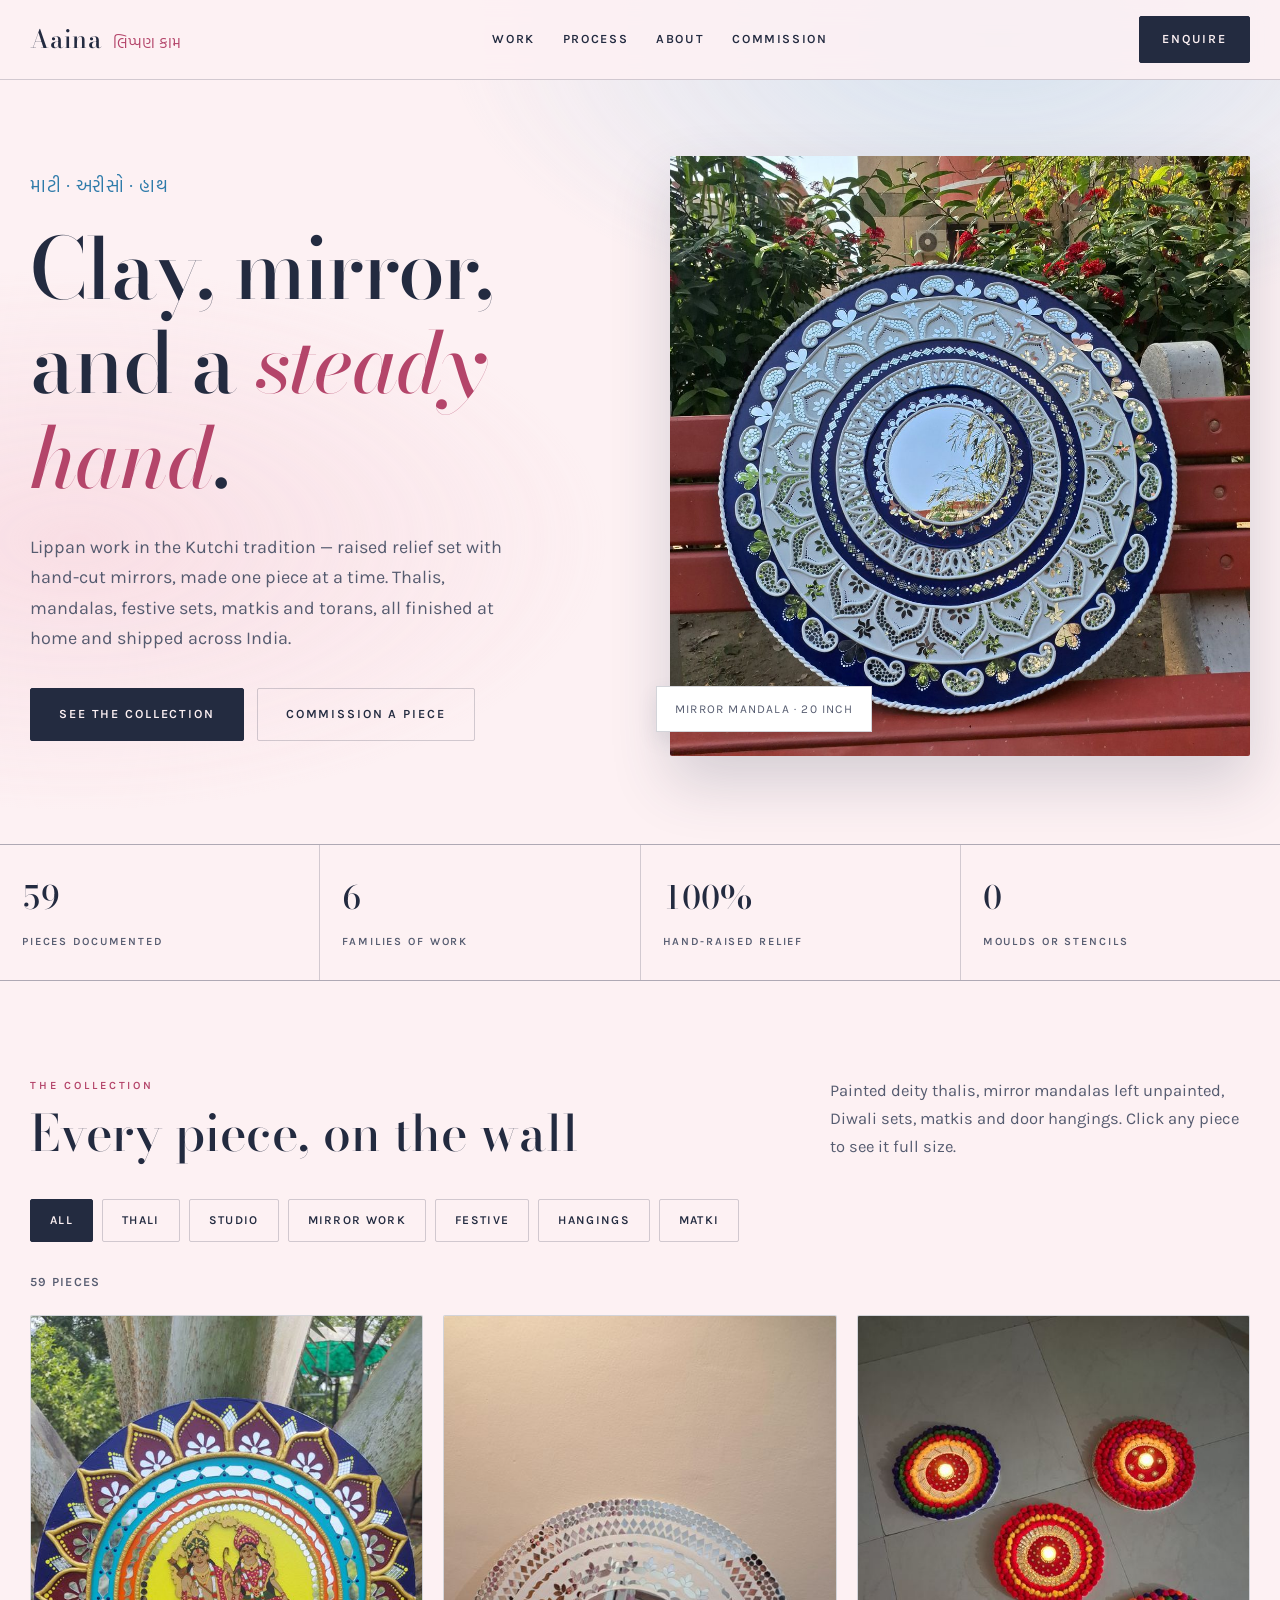
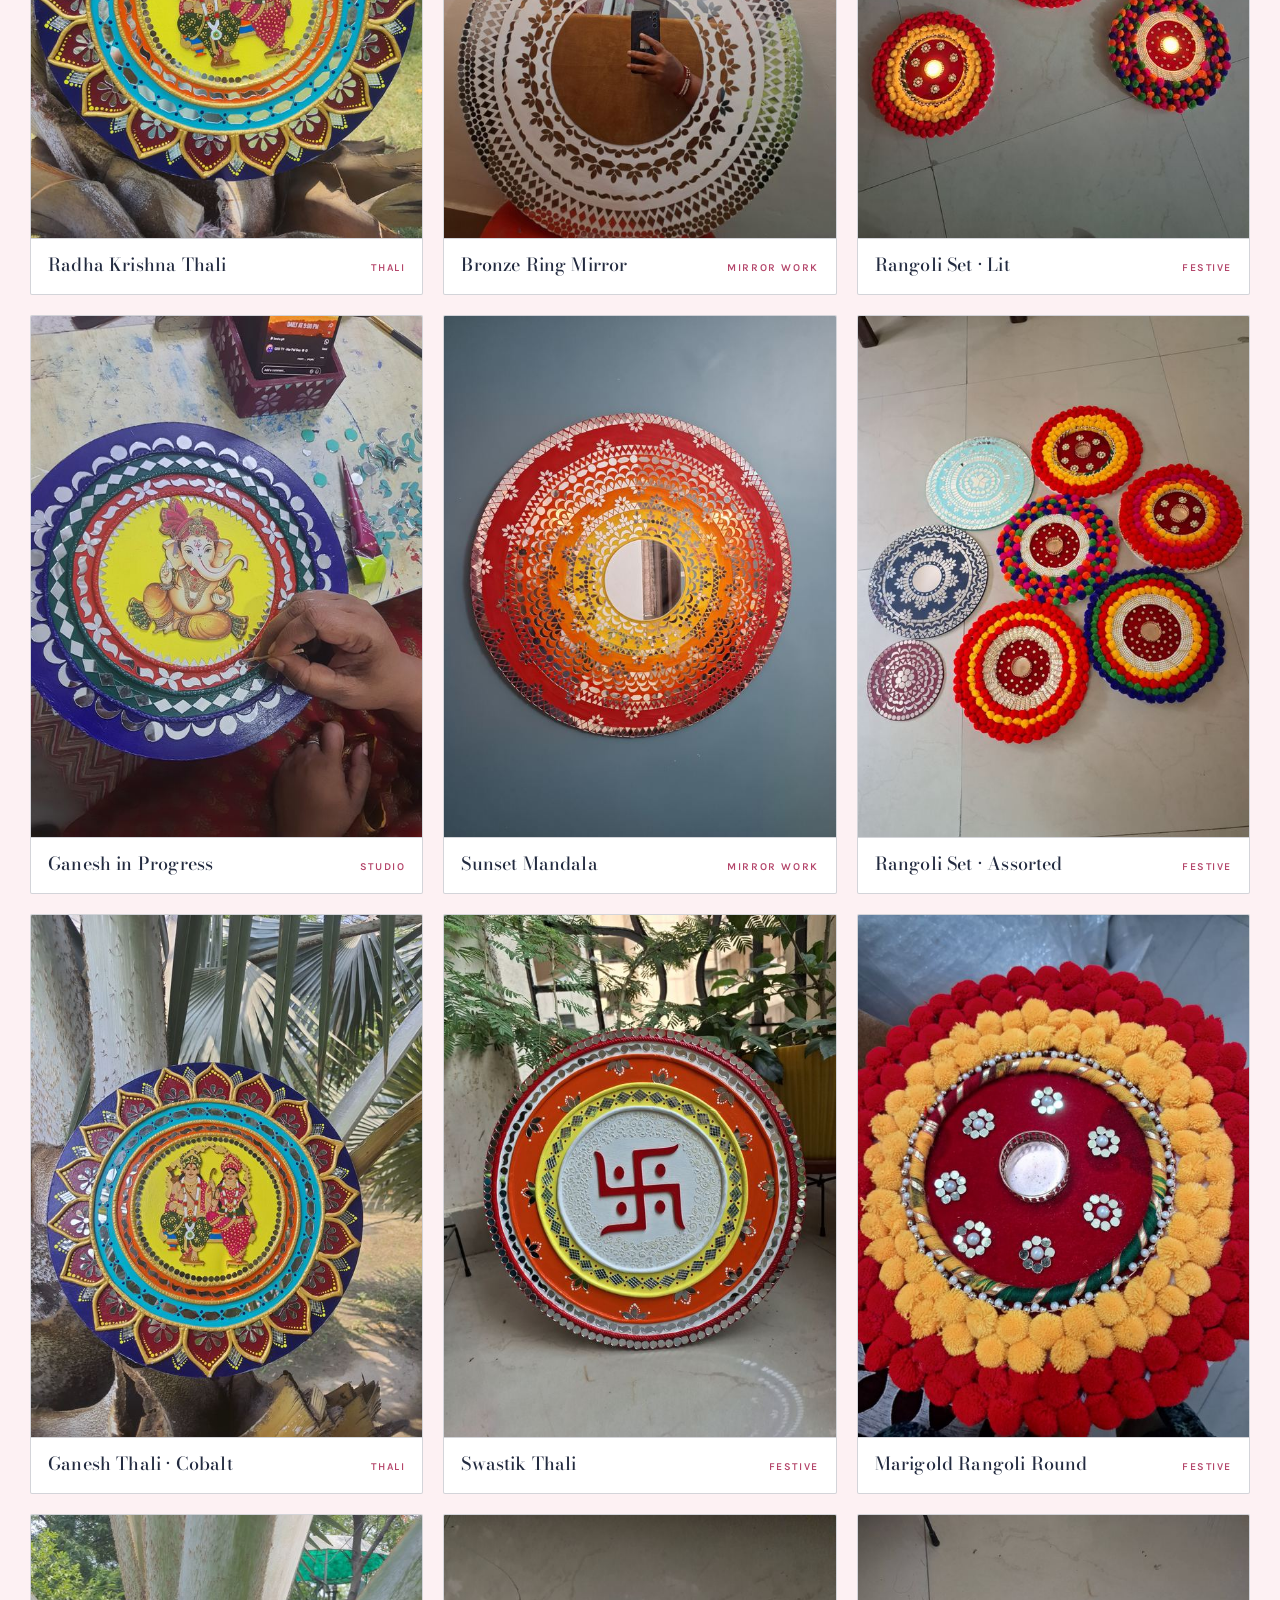
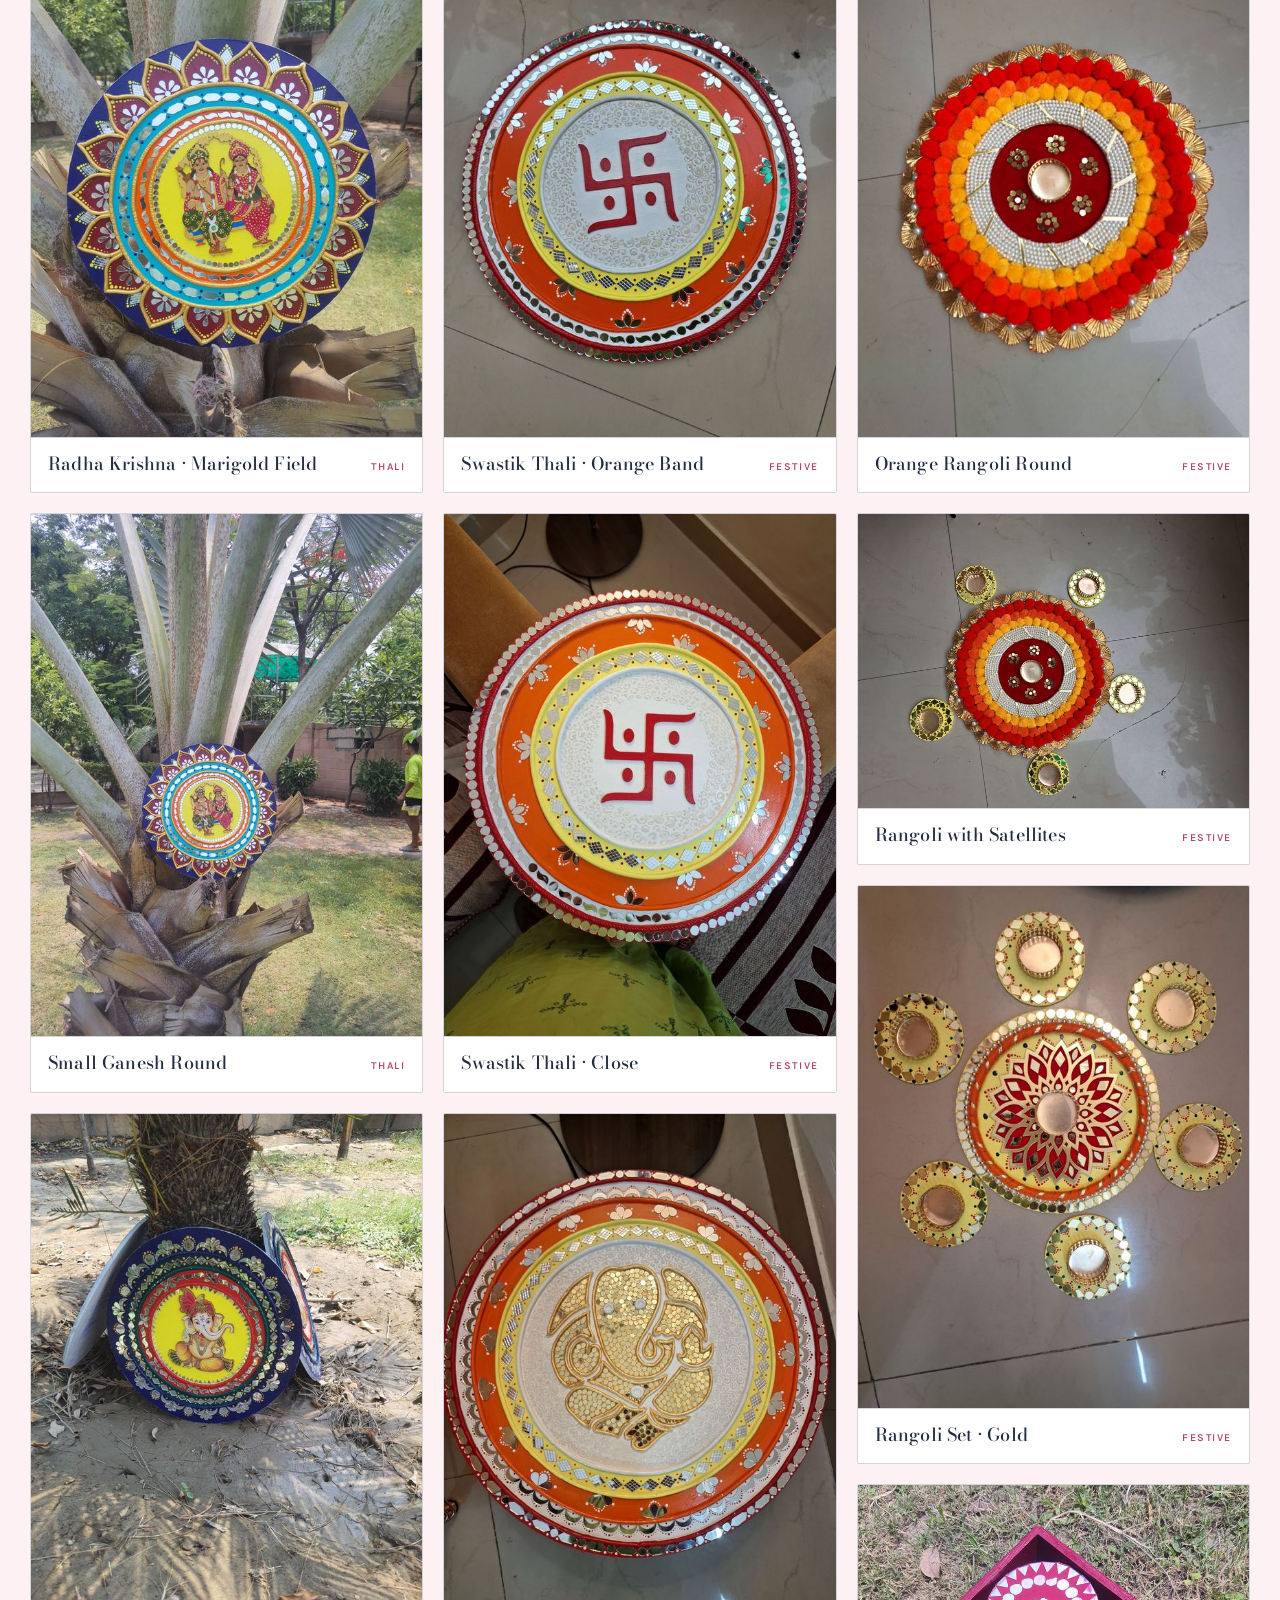
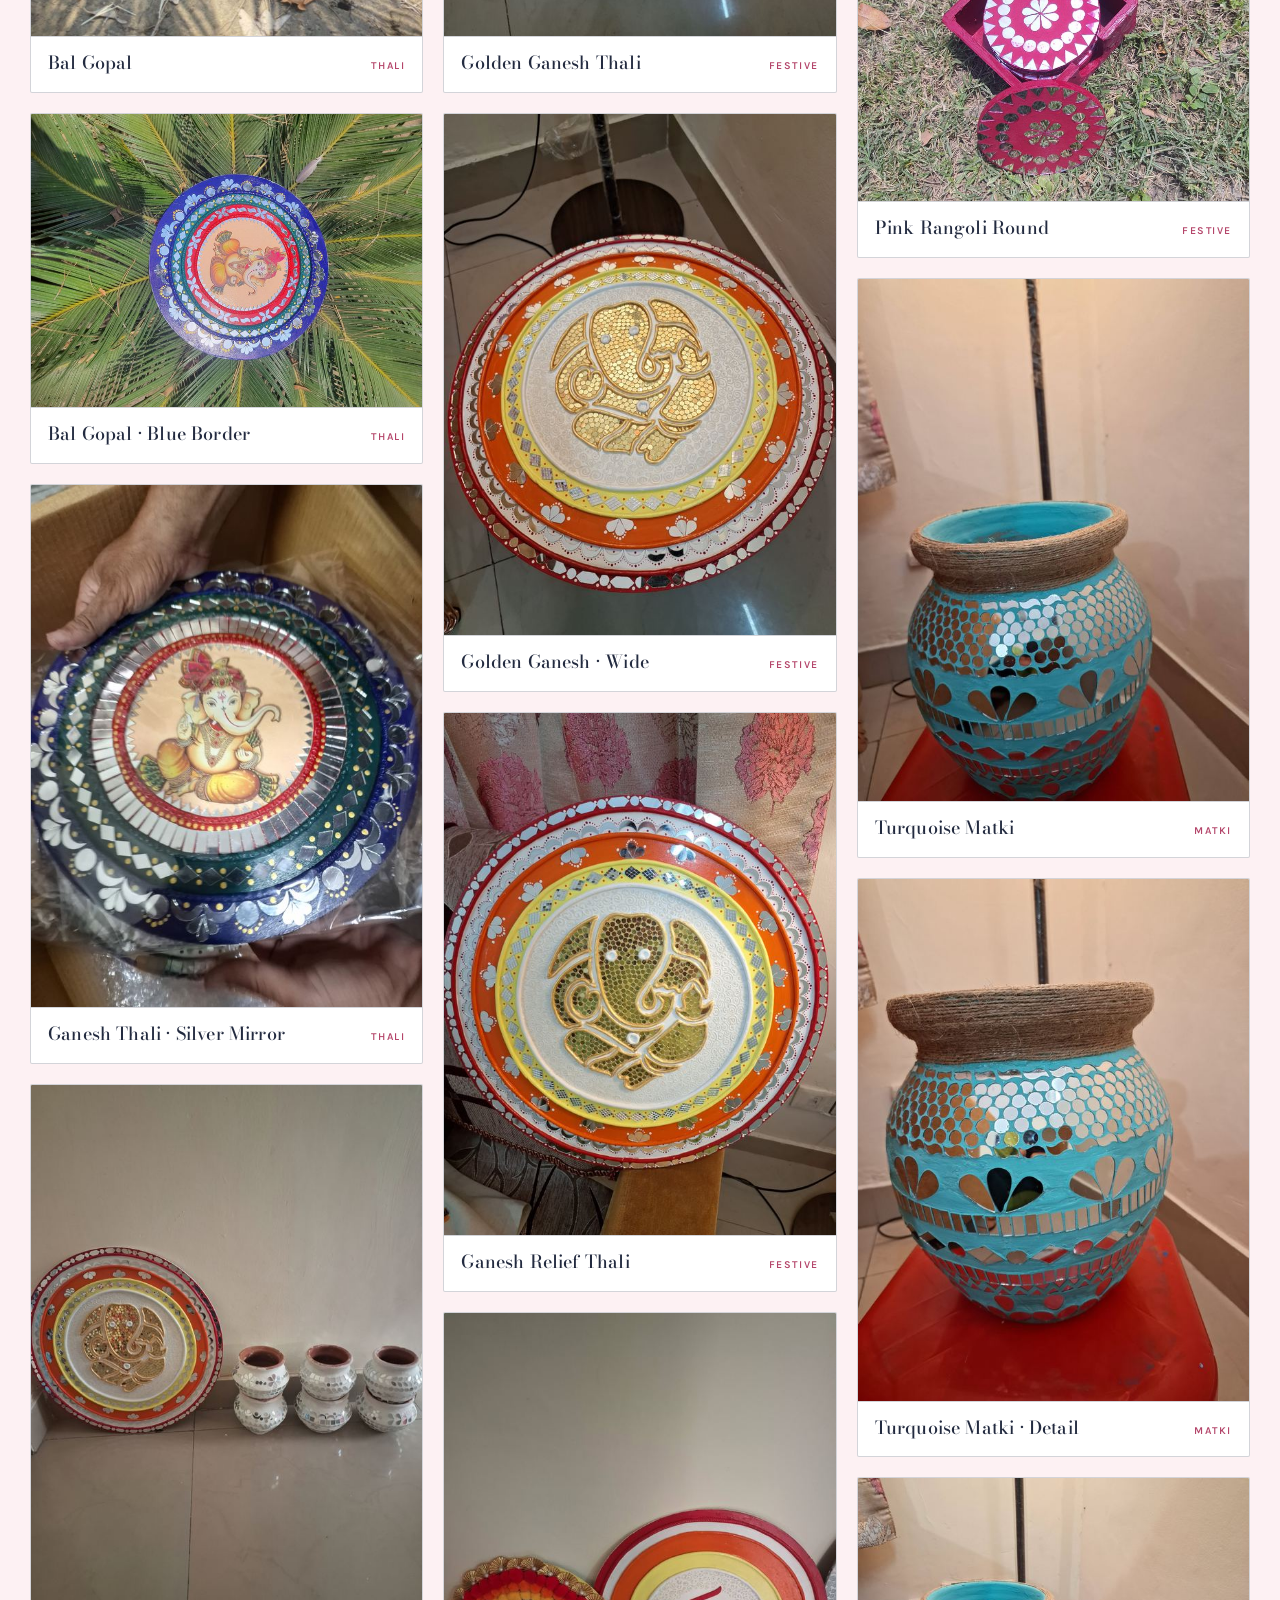
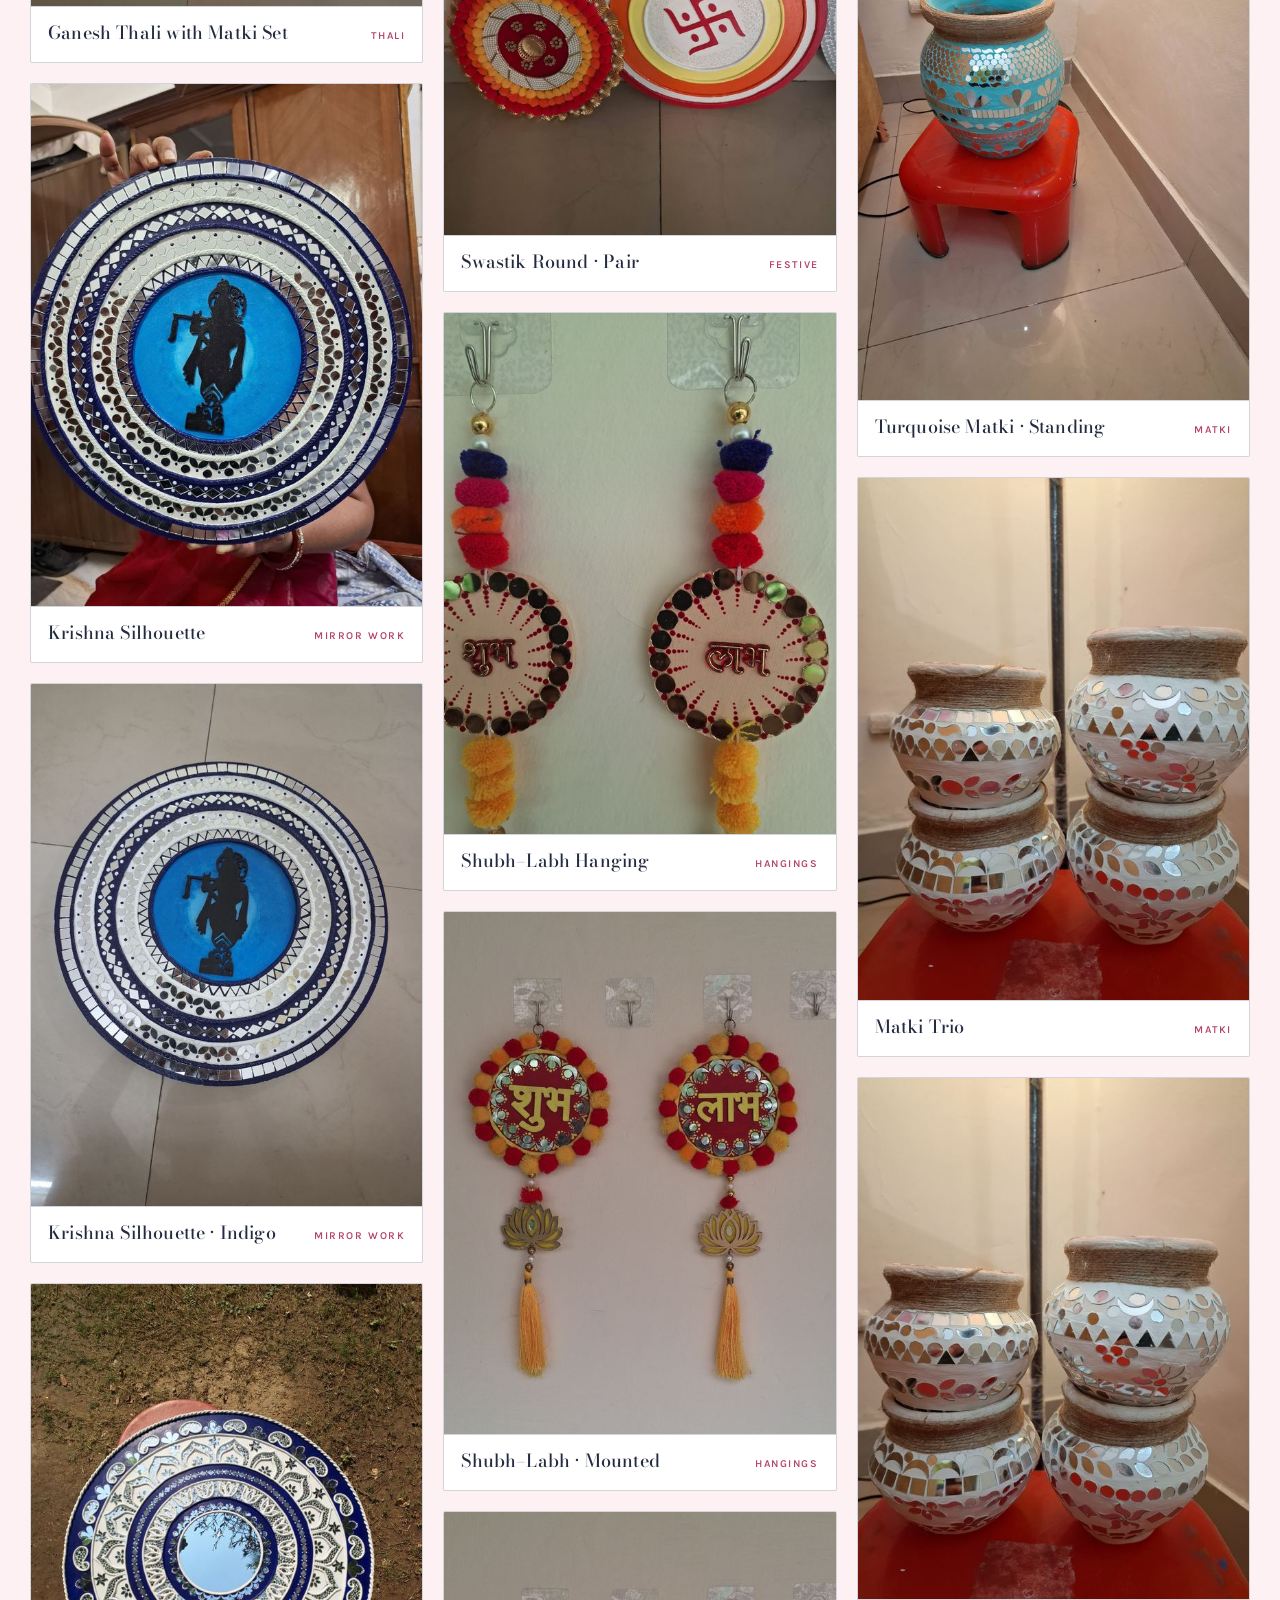
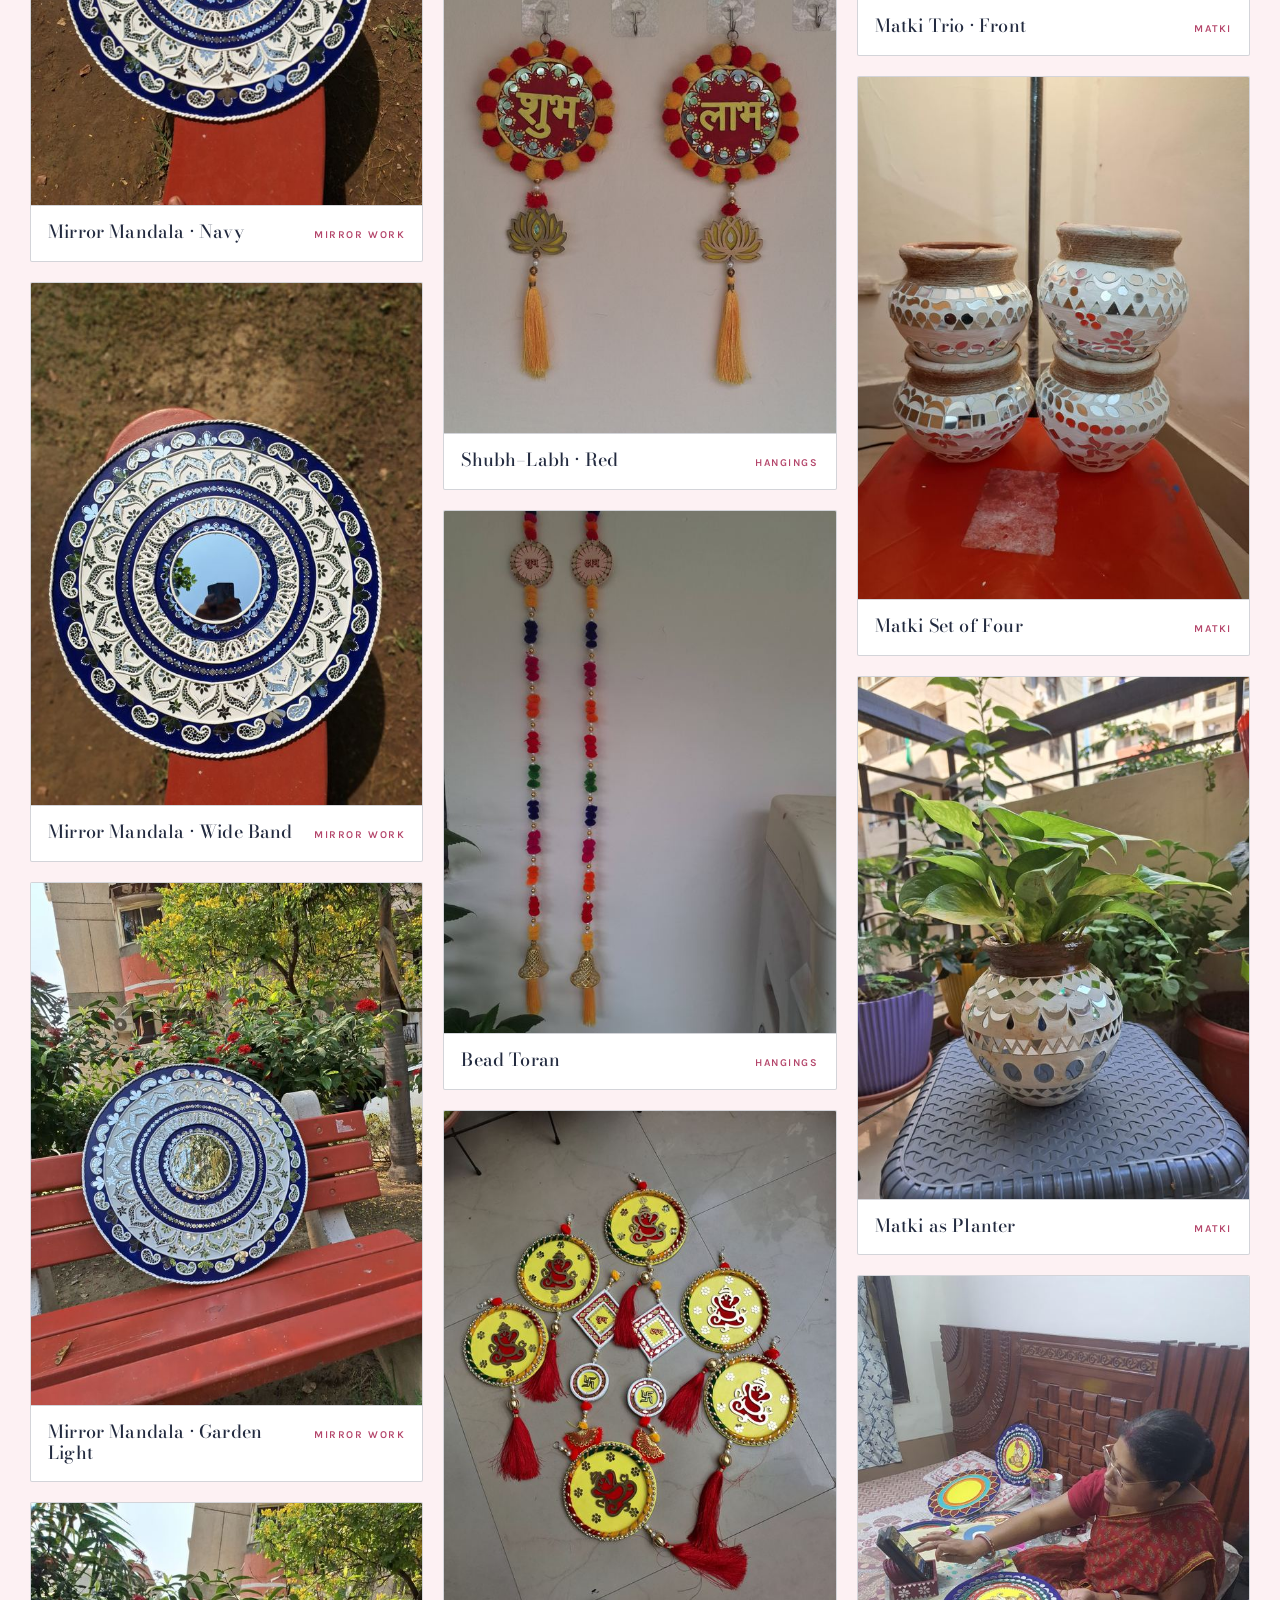
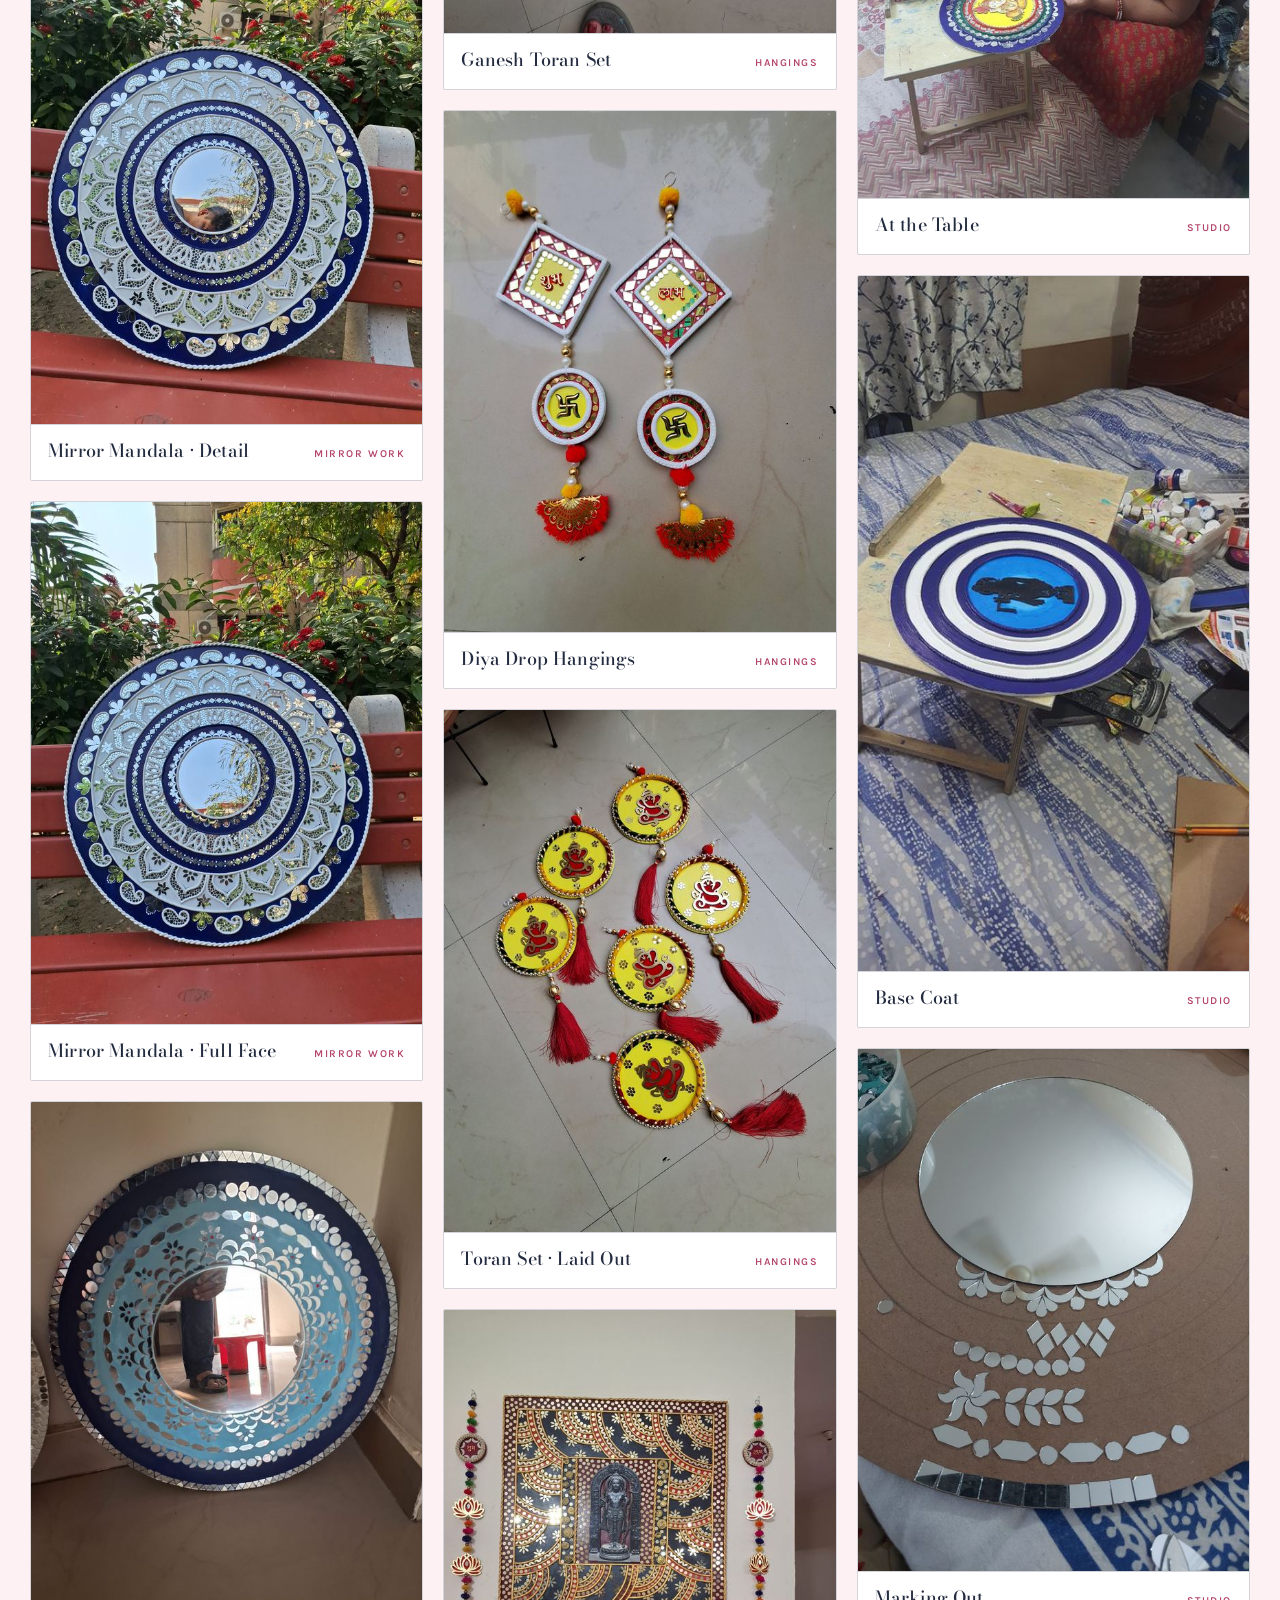
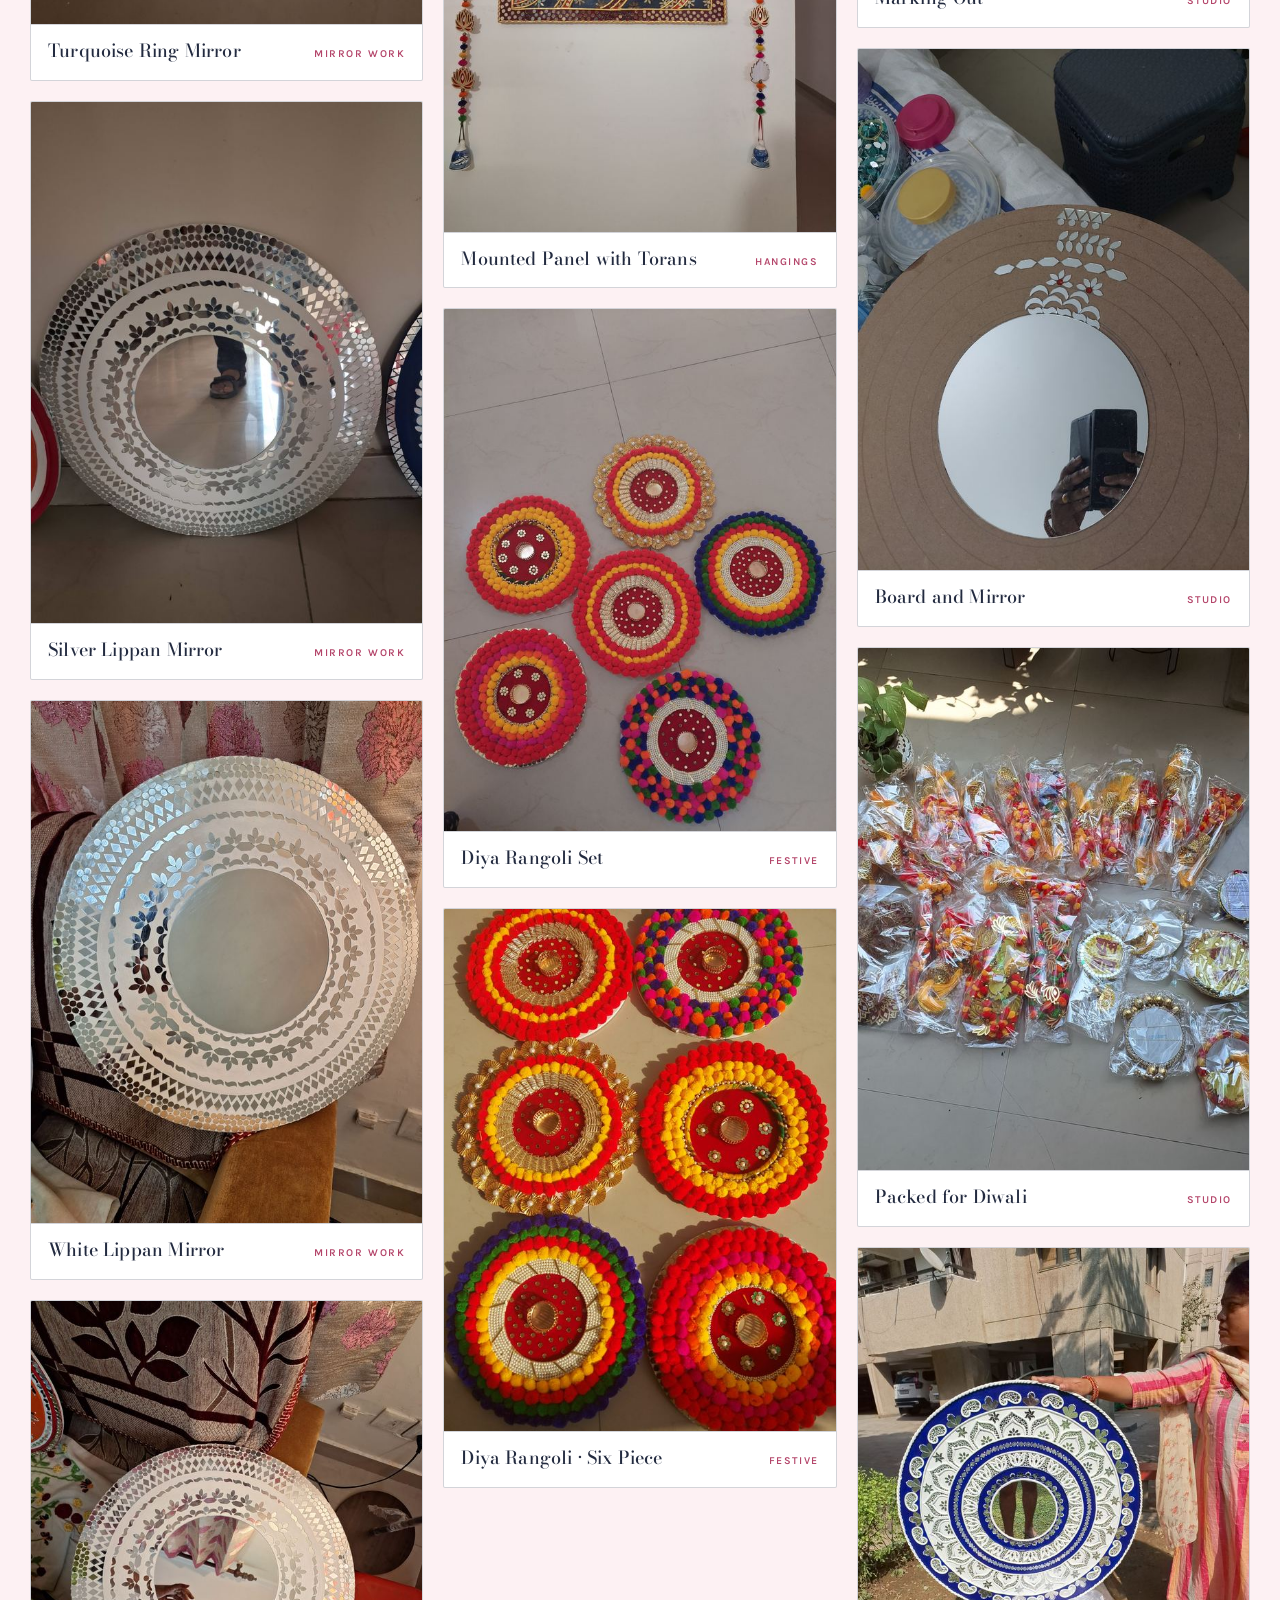
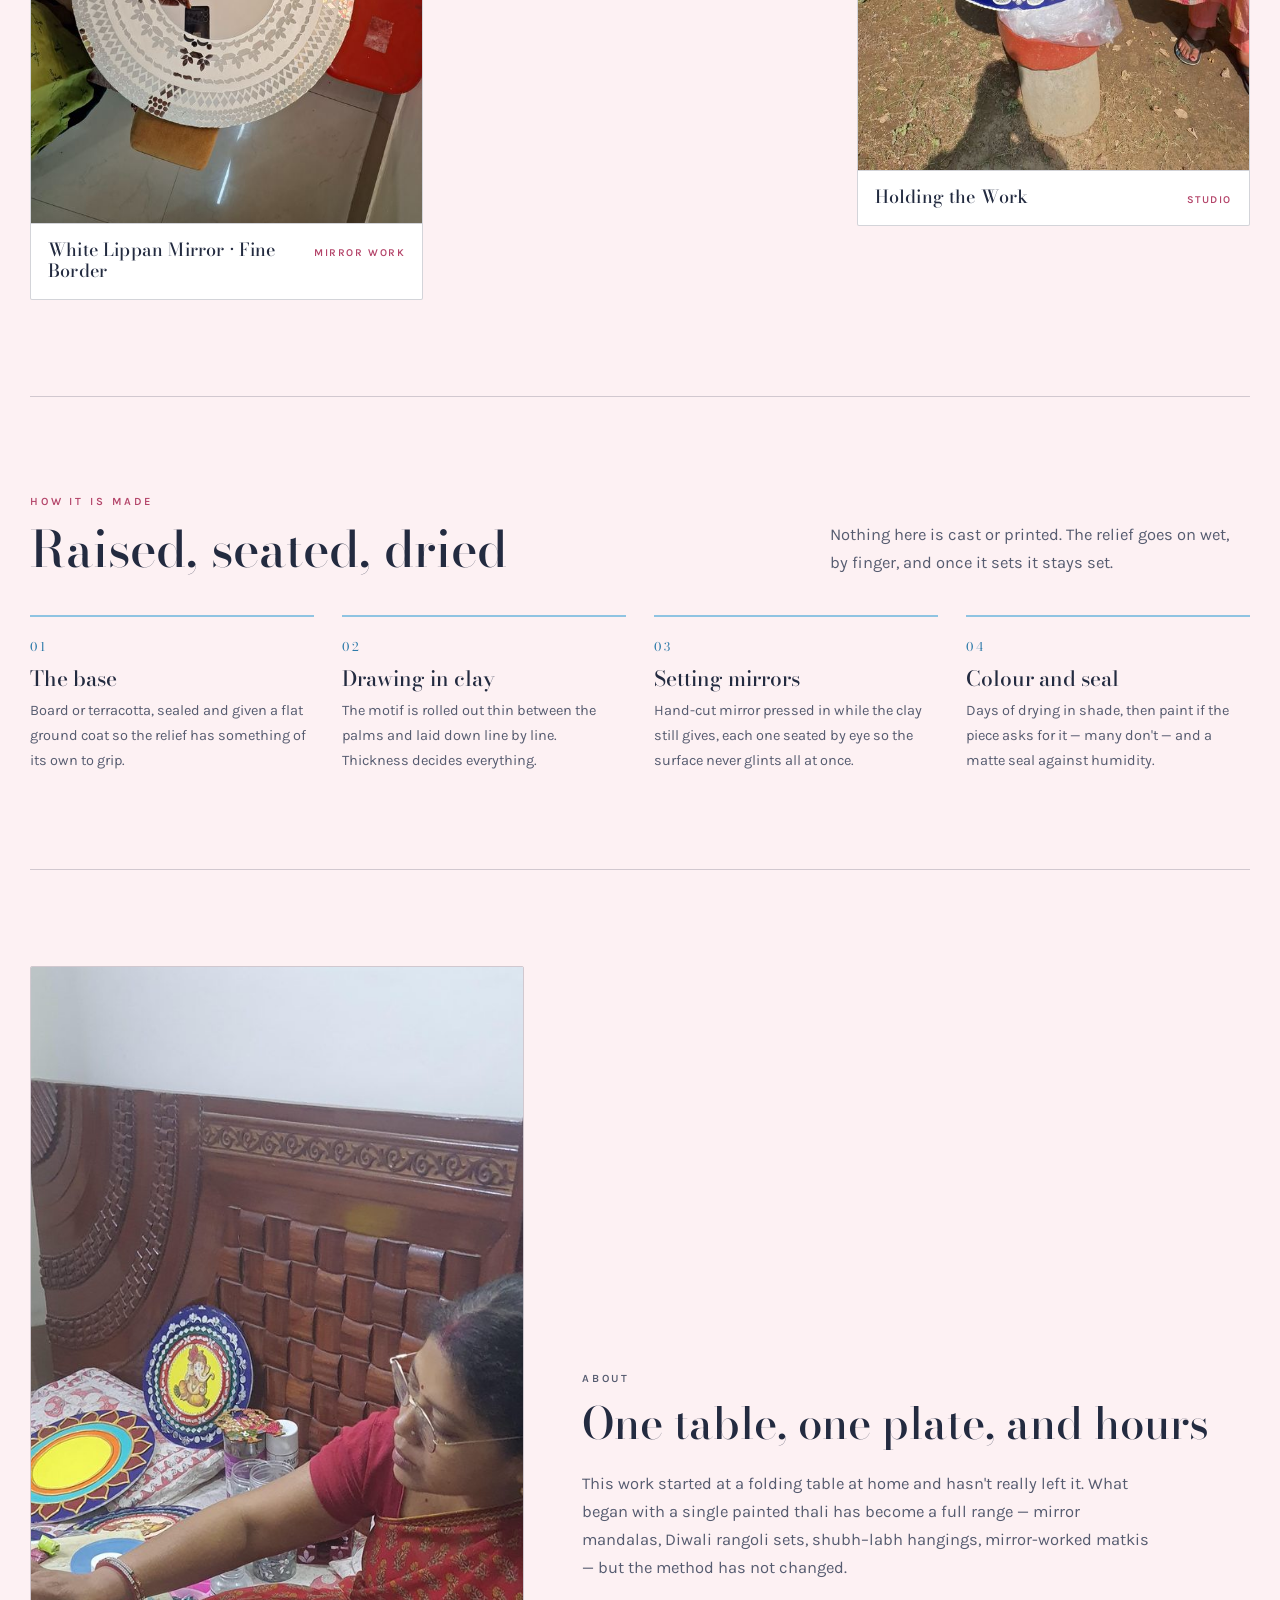
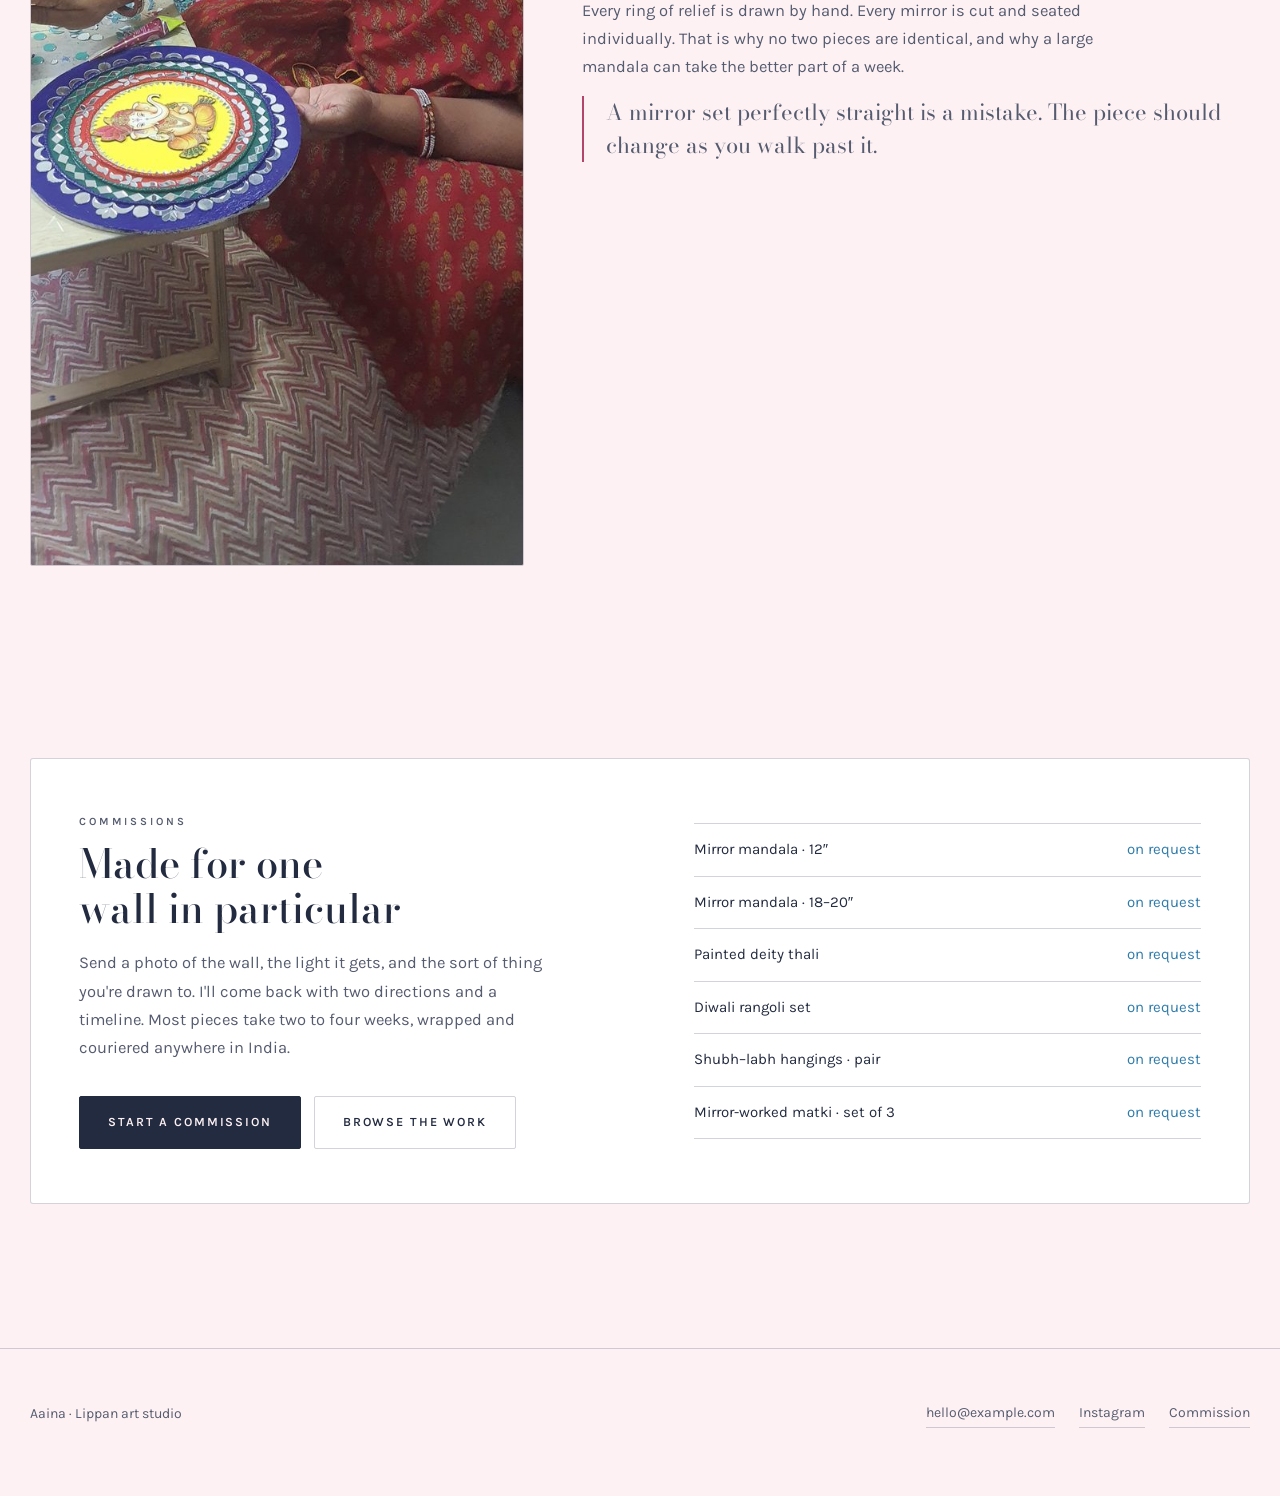
==== site/index.html @ 0ba92d6d "Aaina lippan art portfolio Static site showing 59 pieces: mirror mandalas, painted thalis, festive r" ====
<!DOCTYPE html>
<html lang="en">
<head>
<meta charset="utf-8">
<meta name="viewport" content="width=device-width, initial-scale=1">
<title>Aaina Lippan Studio</title>
<meta name="description" content="Handmade lippan art from a home studio: mirror mandalas, painted thalis, festive rangoli sets, matkis and torans. Every piece raised by hand.">
<link rel="canonical" href="https://aaina.space/">
<link rel="icon" href="/favicon.ico" sizes="any">
<link rel="apple-touch-icon" href="/apple-touch-icon.png">
<meta name="theme-color" content="#FDF1F3">
<meta property="og:type" content="website">
<meta property="og:site_name" content="Aaina Lippan Studio">
<meta property="og:title" content="Aaina — handmade lippan art">
<meta property="og:description" content="Handmade lippan art from a home studio: mirror mandalas, painted thalis, festive rangoli sets, matkis and torans. Every piece raised by hand.">
<meta property="og:url" content="https://aaina.space/">
<meta property="og:image" content="https://aaina.space/og-image.jpg">
<meta property="og:image:width" content="1200">
<meta property="og:image:height" content="630">
<meta name="twitter:card" content="summary_large_image">
<meta name="twitter:title" content="Aaina — handmade lippan art">
<meta name="twitter:description" content="Handmade lippan art from a home studio: mirror mandalas, painted thalis, festive rangoli sets, matkis and torans. Every piece raised by hand.">
<meta name="twitter:image" content="https://aaina.space/og-image.jpg">
<link rel="preconnect" href="https://fonts.googleapis.com">
<link rel="preconnect" href="https://fonts.gstatic.com" crossorigin>
<link rel="stylesheet" href="https://fonts.googleapis.com/css2?family=Bodoni+Moda:opsz,wght@6..96,400;6..96,500&family=Hind+Vadodara:wght@400;600&family=Karla:wght@300;400;600&display=swap">
<style>
:root{
  --ground:#FDF1F3;       /* soft blush, the page ground */
  --panel:#FFFFFF;        /* raised card */
  --panel-2:#EFF6FB;      /* light blue wash */
  --ink:#232B40;          /* deep slate blue, all body copy */
  --dim:#565C70;          /* secondary text, still ~7:1 on the blush */
  --rose:#B4456A;         /* rose accent, from the pink work */
  --sky:#2E7BAA;          /* light blue accent, darkened for text */
  --sky-soft:#8FC4E2;     /* the pale blue, for rules and edges only */
  --line:rgba(35,43,64,.20);
  --display:"Bodoni Moda",Didot,Georgia,serif;
  --body:"Karla",-apple-system,"Segoe UI",sans-serif;
  --deva:"Hind Vadodara","Nirmala UI",sans-serif;
  --max:1280px;
}
*{box-sizing:border-box}
html{scroll-behavior:smooth}
body{
  margin:0;background:var(--ground);color:var(--ink);
  font-family:var(--body);font-weight:400;font-size:16.5px;line-height:1.7;
  -webkit-font-smoothing:antialiased;overflow-x:hidden;
}
body::before{
  content:"";position:fixed;inset:0;z-index:0;pointer-events:none;opacity:.85;
  background:
    radial-gradient(ellipse 62% 46% at 78% 4%,rgba(168,211,236,.55),transparent 70%),
    radial-gradient(ellipse 58% 42% at 6% 60%,rgba(244,201,213,.55),transparent 72%);
}
img{max-width:100%;display:block}
a{color:inherit}
h1,h2,h3{font-family:var(--display);font-weight:500;margin:0;line-height:1.12;text-wrap:balance}
p{margin:0}
.wrap{max-width:var(--max);margin:0 auto;padding:0 30px;position:relative;z-index:1}
.eyebrow{font-size:11px;letter-spacing:.26em;text-transform:uppercase;color:var(--rose);font-weight:600}
hr.rule{height:1px;background:var(--line);border:0;margin:0}

/* ── header ─────────────────────────── */
header{position:sticky;top:0;z-index:50;background:rgba(253,241,243,.88);backdrop-filter:blur(14px);border-bottom:1px solid var(--line)}
.nav{display:flex;align-items:center;justify-content:space-between;gap:24px;padding-block:16px}
.brand{display:flex;align-items:baseline;gap:11px;text-decoration:none}
.brand b{font-family:var(--display);font-size:25px;font-weight:500;letter-spacing:.04em}
.brand i{font-family:var(--deva);font-style:normal;font-size:15px;color:var(--rose)}
.nav ul{display:flex;gap:28px;list-style:none;margin:0;padding:0;font-size:12.5px;letter-spacing:.13em;text-transform:uppercase}
.nav ul a{text-decoration:none;color:var(--ink);font-weight:600;padding-bottom:4px;border-bottom:1px solid transparent;transition:.25s}
.nav ul a:hover{color:var(--ink);border-color:var(--rose)}
@media(max-width:820px){
  .nav{flex-wrap:wrap;gap:12px;padding-block:12px}
  .nav>.btn{display:none}
  .nav nav{order:3;width:100%;overflow-x:auto;-webkit-overflow-scrolling:touch}
  .nav ul{gap:20px;padding-bottom:2px}
}

/* ── hero ───────────────────────────── */
.hero{display:grid;grid-template-columns:1fr 1fr;gap:60px;align-items:center;padding:76px 0 88px}
.hero h1{font-size:clamp(46px,6.6vw,88px);letter-spacing:-.02em}
.hero h1 em{font-style:italic;color:var(--rose)}
.hero .deva{font-family:var(--deva);font-size:18px;color:var(--sky);margin-bottom:20px;letter-spacing:.04em}
.hero .lede{margin-top:26px;max-width:44ch;color:var(--dim);font-size:18px}
.cta{display:flex;gap:13px;flex-wrap:wrap;margin-top:34px}
.btn{font:inherit;font-size:12.5px;letter-spacing:.15em;text-transform:uppercase;font-weight:600;
  padding:15px 28px;border-radius:2px;text-decoration:none;cursor:pointer;display:inline-block;
  background:var(--ink);color:var(--ground);border:1px solid var(--ink);transition:.25s}
.btn:hover{background:var(--rose);border-color:var(--rose);color:#fff}
.btn.ghost{background:transparent;color:var(--ink);border-color:var(--line)}
.btn.ghost:hover{border-color:var(--ink);background:transparent}
.hero-fig{position:relative}
.hero-fig img{width:100%;aspect-ratio:4/5;max-height:600px;object-fit:cover;object-position:center 58%;border-radius:2px;box-shadow:0 26px 60px rgba(51,64,92,.20)}
.hero-fig figcaption{position:absolute;left:-14px;bottom:24px;background:var(--panel);border:1px solid var(--line);
  padding:12px 18px;font-size:12px;letter-spacing:.1em;text-transform:uppercase;color:var(--dim);
  box-shadow:0 8px 20px rgba(51,64,92,.10)}
@media(max-width:900px){.hero{grid-template-columns:1fr;gap:40px;padding:48px 0 60px}.hero-fig figcaption{left:0}}

/* ── stat strip ─────────────────────── */
.strip{display:grid;grid-template-columns:repeat(4,1fr);gap:1px;background:var(--line);border-block:1px solid var(--line)}
.strip div{background:var(--ground);padding:26px 22px}
.strip b{display:block;font-family:var(--display);font-size:32px;font-weight:500;font-variant-numeric:tabular-nums}
.strip small{font-size:11px;letter-spacing:.17em;text-transform:uppercase;color:var(--dim);font-weight:600}
@media(max-width:700px){.strip{grid-template-columns:1fr 1fr}}

/* ── sections ───────────────────────── */
section{padding:96px 0}
.sec-head{display:flex;justify-content:space-between;align-items:flex-end;gap:36px;flex-wrap:wrap;margin-bottom:38px}
.sec-head h2{font-size:clamp(32px,4vw,50px);margin-top:10px}
.sec-head>p{max-width:42ch;color:var(--dim)}

/* ── filters ────────────────────────── */
.filters{display:flex;gap:9px;flex-wrap:wrap;margin-bottom:30px}
.chip{font:inherit;font-size:12px;letter-spacing:.11em;text-transform:uppercase;background:transparent;
  color:var(--ink);font-weight:600;border:1px solid var(--line);padding:10px 19px;border-radius:2px;cursor:pointer;transition:.2s}
.chip:hover{color:var(--ink);border-color:var(--sky)}
.sec-head>p,.about p,.comm>div>p,.hero .lede{color:var(--dim)}
.chip[aria-pressed="true"]{background:var(--ink);color:var(--ground);border-color:var(--ink);font-weight:600}
.count{color:var(--dim);font-weight:600;font-size:12.5px;letter-spacing:.1em;text-transform:uppercase;margin-bottom:22px}

/* ── gallery ────────────────────────── */
.gallery{columns:3;column-gap:20px}
@media(max-width:1000px){.gallery{columns:2}}
@media(max-width:620px){.gallery{columns:1}}
.card{break-inside:avoid;margin:0 0 20px;padding:0;width:100%;display:block;text-align:left;font:inherit;color:inherit;
  background:var(--panel);border:1px solid var(--line);border-radius:2px;overflow:hidden;cursor:pointer;position:relative;
  transition:transform .45s cubic-bezier(.2,.7,.3,1),border-color .35s,box-shadow .45s}
.card:hover,.card:focus-visible{transform:translateY(-5px);border-color:var(--sky-soft);box-shadow:0 18px 40px rgba(51,64,92,.16)}
.card img{width:100%;background:var(--panel-2)}
.card .glint{position:absolute;inset:0;pointer-events:none;opacity:0;
  background:linear-gradient(104deg,transparent 40%,rgba(255,255,255,.6) 50%,transparent 60%)}
.card:hover .glint{opacity:1;animation:glint 1s ease-out}
@keyframes glint{from{transform:translateX(-65%)}to{transform:translateX(65%)}}
.card .meta{padding:15px 17px 17px;border-top:1px solid var(--line);display:flex;justify-content:space-between;gap:14px;align-items:baseline}
.card .ttl{font-family:var(--display);font-size:18px;font-weight:500;letter-spacing:.01em;line-height:1.2}
.card .cat{font-size:10.5px;letter-spacing:.15em;text-transform:uppercase;color:var(--rose);font-weight:600;white-space:nowrap}
.reveal{opacity:0;transform:translateY(20px)}
.reveal.in{opacity:1;transform:none;transition:opacity .65s ease,transform .65s cubic-bezier(.2,.7,.3,1)}

/* ── process ────────────────────────── */
.steps{display:grid;grid-template-columns:repeat(4,1fr);gap:28px}
.step{border-top:2px solid var(--sky-soft);padding-top:20px}
.step .n{font-family:var(--display);font-size:12px;letter-spacing:.24em;color:var(--sky)}
.step h3{font-size:21px;margin:9px 0 9px}
.step p{font-size:14.5px;color:var(--dim)}
@media(max-width:880px){.steps{grid-template-columns:1fr 1fr}}
@media(max-width:540px){.steps{grid-template-columns:1fr}}

/* ── about ──────────────────────────── */
.about{display:grid;grid-template-columns:.85fr 1.15fr;gap:58px;align-items:center}
.about img{border:1px solid var(--line);border-radius:2px;width:100%;aspect-ratio:4/5;object-fit:cover;object-position:50% 78%}
.about h2{font-size:clamp(30px,3.6vw,44px);margin:10px 0 22px}
.about p{color:var(--dim);max-width:58ch}
.about p+p{margin-top:15px}
.quote{font-family:var(--display);font-size:22px;line-height:1.5;color:var(--ink);border-left:2px solid var(--rose);padding-left:22px;margin-top:30px}
@media(max-width:880px){.about{grid-template-columns:1fr;gap:34px}}

/* ── commission ─────────────────────── */
.comm{background:var(--panel);border:1px solid var(--line);border-radius:3px;padding:54px 48px;
  display:grid;grid-template-columns:1.05fr .95fr;gap:54px;align-items:center}
.comm h2{font-size:clamp(28px,3.4vw,40px);margin:10px 0 18px}
.comm>div>p{color:var(--dim);max-width:48ch}
.tiers{display:grid;gap:0}
.tier{display:flex;justify-content:space-between;gap:20px;padding:13px 0;border-bottom:1px solid var(--line);font-size:15px}
.tier:first-child{border-top:1px solid var(--line)}
.tier span:last-child{color:var(--sky);font-variant-numeric:tabular-nums;white-space:nowrap}
@media(max-width:880px){.comm{grid-template-columns:1fr;padding:36px 26px;gap:32px}}

/* ── footer ─────────────────────────── */
footer{border-top:1px solid var(--line);padding:52px 0 68px;margin-top:48px}
.foot{display:flex;justify-content:space-between;gap:26px;flex-wrap:wrap;align-items:center;color:var(--dim);font-size:14px}
.foot nav{display:flex;gap:24px}
.foot a{text-decoration:none;border-bottom:1px solid var(--line);padding-bottom:2px}
.foot a:hover{color:var(--ink);border-color:var(--rose)}

/* ── lightbox ───────────────────────── */
.lb{position:fixed;inset:0;z-index:100;background:rgba(253,241,243,.985);backdrop-filter:blur(6px);display:flex;align-items:center;justify-content:center;
  padding:30px;opacity:0;pointer-events:none;transition:opacity .28s}
.lb.open{opacity:1;pointer-events:auto}
.lb-inner{max-width:1120px;width:100%;display:grid;grid-template-columns:1.25fr .75fr;gap:44px;align-items:center}
.lb-figure{display:flex;align-items:center;justify-content:center;max-height:80vh}
.lb-figure img{max-height:80vh;width:auto;max-width:100%;border-radius:2px;box-shadow:0 22px 54px rgba(51,64,92,.22)}
.lb h3{font-size:clamp(24px,3vw,36px);margin:10px 0 16px}
.lb .note{color:var(--dim);max-width:40ch;font-size:15.5px}
.lb .idx{margin-top:26px;font-size:12px;letter-spacing:.16em;text-transform:uppercase;color:var(--dim);font-variant-numeric:tabular-nums}
.lb-close{position:absolute;top:22px;right:26px;width:46px;height:46px;border-radius:50%;background:transparent;
  border:1px solid var(--line);color:var(--ink);font-size:18px;cursor:pointer}
.lb-close:hover{border-color:var(--ink)}
.lb-arrows{display:flex;gap:10px;margin-top:26px}
.lb-arrows button{background:transparent;border:1px solid var(--line);color:var(--ink);padding:11px 22px;border-radius:2px;
  cursor:pointer;font:inherit;font-size:12px;letter-spacing:.13em;text-transform:uppercase}
.lb-arrows button:hover{border-color:var(--ink);background:var(--panel)}
@media(max-width:900px){.lb{padding:18px}.lb-inner{grid-template-columns:1fr;gap:20px;max-height:88vh;overflow-y:auto}
  .lb-figure img{max-height:48vh}}

:focus-visible{outline:2px solid var(--rose);outline-offset:3px}
@media(prefers-reduced-motion:reduce){*{animation:none!important;transition:none!important}.reveal{opacity:1;transform:none}}
</style>
</head>
<body id="top">

<header>
  <div class="wrap nav">
    <a class="brand" href="#top"><b>Aaina</b><i>લિપ્પણ કામ</i></a>
    <nav><ul>
      <li><a href="#work">Work</a></li>
      <li><a href="#process">Process</a></li>
      <li><a href="#about">About</a></li>
      <li><a href="#commission">Commission</a></li>
    </ul></nav>
    <a class="btn" href="#commission" style="padding:12px 22px">Enquire</a>
  </div>
</header>

<main>
  <div class="wrap">
    <section class="hero">
      <div>
        <p class="deva">માટી · અરીસો · હાથ</p>
        <h1>Clay, mirror,<br>and a <em>steady hand</em>.</h1>
        <p class="lede">Lippan work in the Kutchi tradition — raised relief set with hand-cut mirrors, made one piece at a time. Thalis, mandalas, festive sets, matkis and torans, all finished at home and shipped across India.</p>
        <div class="cta">
          <a class="btn" href="#work">See the collection</a>
          <a class="btn ghost" href="#commission">Commission a piece</a>
        </div>
      </div>
      <figure class="hero-fig" style="margin:0">
        <img id="heroImg" src="img/full/p44.jpg" alt="Navy and chalk-white lippan mirror mandala" width="1200" height="1200">
        <figcaption>Mirror Mandala · 20 inch</figcaption>
      </figure>
    </section>
  </div>

  <div class="strip">
    <div><b id="statCount">59</b><small>Pieces documented</small></div>
    <div><b>6</b><small>Families of work</small></div>
    <div><b>100%</b><small>Hand-raised relief</small></div>
    <div><b>0</b><small>Moulds or stencils</small></div>
  </div>

  <div class="wrap">
    <section id="work">
      <div class="sec-head">
        <div>
          <p class="eyebrow">The collection</p>
          <h2>Every piece, on the wall</h2>
        </div>
        <p>Painted deity thalis, mirror mandalas left unpainted, Diwali sets, matkis and door hangings. Click any piece to see it full size.</p>
      </div>
      <div class="filters" id="filters"></div>
      <p class="count" id="count"></p>
      <div class="gallery" id="gallery"></div>
    </section>

    <hr class="rule">

    <section id="process">
      <div class="sec-head">
        <div>
          <p class="eyebrow">How it is made</p>
          <h2>Raised, seated, dried</h2>
        </div>
        <p>Nothing here is cast or printed. The relief goes on wet, by finger, and once it sets it stays set.</p>
      </div>
      <div class="steps">
        <div class="step"><div class="n">01</div><h3>The base</h3><p>Board or terracotta, sealed and given a flat ground coat so the relief has something of its own to grip.</p></div>
        <div class="step"><div class="n">02</div><h3>Drawing in clay</h3><p>The motif is rolled out thin between the palms and laid down line by line. Thickness decides everything.</p></div>
        <div class="step"><div class="n">03</div><h3>Setting mirrors</h3><p>Hand-cut mirror pressed in while the clay still gives, each one seated by eye so the surface never glints all at once.</p></div>
        <div class="step"><div class="n">04</div><h3>Colour and seal</h3><p>Days of drying in shade, then paint if the piece asks for it — many don't — and a matte seal against humidity.</p></div>
      </div>
    </section>

    <hr class="rule">

    <section id="about">
      <div class="about">
        <img src="img/full/p01.jpg" alt="Working on a lippan thali at the studio table" width="900" height="1200">
        <div>
          <p class="eyebrow">About</p>
          <h2>One table, one plate, and hours</h2>
          <p>This work started at a folding table at home and hasn't really left it. What began with a single painted thali has become a full range — mirror mandalas, Diwali rangoli sets, shubh–labh hangings, mirror-worked matkis — but the method has not changed.</p>
          <p>Every ring of relief is drawn by hand. Every mirror is cut and seated individually. That is why no two pieces are identical, and why a large mandala can take the better part of a week.</p>
          <p class="quote">A mirror set perfectly straight is a mistake. The piece should change as you walk past it.</p>
        </div>
      </div>
    </section>

    <section id="commission">
      <div class="comm">
        <div>
          <p class="eyebrow">Commissions</p>
          <h2>Made for one wall in particular</h2>
          <p>Send a photo of the wall, the light it gets, and the sort of thing you're drawn to. I'll come back with two directions and a timeline. Most pieces take two to four weeks, wrapped and couriered anywhere in India.</p>
          <div class="cta">
            <a class="btn" href="mailto:hello@example.com?subject=Lippan%20commission">Start a commission</a>
            <a class="btn ghost" href="#work">Browse the work</a>
          </div>
        </div>
        <div class="tiers">
          <div class="tier"><span>Mirror mandala · 12&Prime;</span><span>on request</span></div>
          <div class="tier"><span>Mirror mandala · 18–20&Prime;</span><span>on request</span></div>
          <div class="tier"><span>Painted deity thali</span><span>on request</span></div>
          <div class="tier"><span>Diwali rangoli set</span><span>on request</span></div>
          <div class="tier"><span>Shubh–labh hangings · pair</span><span>on request</span></div>
          <div class="tier"><span>Mirror-worked matki · set of 3</span><span>on request</span></div>
        </div>
      </div>
    </section>
  </div>

  <footer>
    <div class="wrap foot">
      <div>Aaina · Lippan art studio</div>
      <nav>
        <a href="mailto:hello@example.com">hello@example.com</a>
        <a href="#work">Instagram</a>
        <a href="#commission">Commission</a>
      </nav>
    </div>
  </footer>
</main>

<div class="lb" id="lb" role="dialog" aria-modal="true" aria-label="Artwork detail">
  <button class="lb-close" id="lbClose" aria-label="Close">&#10005;</button>
  <div class="lb-inner">
    <div class="lb-figure"><img id="lbImg" alt=""></div>
    <div>
      <p class="eyebrow" id="lbCat"></p>
      <h3 id="lbTitle"></h3>
      <p class="note" id="lbNote"></p>
      <div class="lb-arrows">
        <button id="lbPrev">&larr; Previous</button>
        <button id="lbNext">Next &rarr;</button>
      </div>
      <p class="idx" id="lbIdx"></p>
    </div>
  </div>
</div>

<script src="works.js"></script>
<script>
const gallery=document.getElementById("gallery");
/* Reveal on scroll. Cards start faded; anything the observer has not
   reached within a second is shown anyway, so nothing can stay invisible. */
const supportsIO = "IntersectionObserver" in window;
const io = supportsIO ? new IntersectionObserver(es=>es.forEach(e=>{
  if(e.isIntersecting){e.target.classList.add("in");io.unobserve(e.target)}
}),{threshold:0,rootMargin:"200px 0px 200px 0px"}) : null;
function showAll(){document.querySelectorAll(".reveal:not(.in)").forEach(el=>el.classList.add("in"))}
function observe(){
  if(!io){showAll();return}
  document.querySelectorAll(".reveal:not(.in)").forEach((el,i)=>{
    el.style.transitionDelay=(i%6)*55+"ms"; io.observe(el);
  });
  clearTimeout(observe.t); observe.t=setTimeout(showAll,1000);
}

const cats=["All",...Array.from(new Set(WORKS.map(w=>w.c)))];
let view=WORKS.slice();

document.getElementById("statCount").textContent=WORKS.length;
document.getElementById("filters").innerHTML=cats.map((c,i)=>
  `<button class="chip" data-cat="${c}" aria-pressed="${i===0}">${c}</button>`).join("");

function paint(cat){
  view=cat==="All"?WORKS.slice():WORKS.filter(w=>w.c===cat);
  document.getElementById("count").textContent=
    view.length+(view.length===1?" piece":" pieces")+(cat==="All"?"":" · "+cat);
  gallery.innerHTML=view.map((w,i)=>`
    <button class="card reveal" data-i="${i}" aria-label="${w.t}">
      <img src="img/thumb/${w.s}.jpg" alt="${w.t}" loading="lazy" style="aspect-ratio:${w.r}">
      <span class="glint"></span>
      <span class="meta"><span class="ttl">${w.t}</span><span class="cat">${w.c}</span></span>
    </button>`).join("");
  observe();
}

document.getElementById("filters").addEventListener("click",e=>{
  const b=e.target.closest(".chip"); if(!b) return;
  document.querySelectorAll(".chip").forEach(c=>c.setAttribute("aria-pressed",String(c===b)));
  paint(b.dataset.cat);
});
paint("All");

/* lightbox */
const lb=document.getElementById("lb"); let cur=0;
function open(i){
  cur=(i+view.length)%view.length; const w=view[cur];
  const img=document.getElementById("lbImg");
  img.src="img/full/"+w.s+".jpg"; img.alt=w.t;
  document.getElementById("lbCat").textContent=w.c;
  document.getElementById("lbTitle").textContent=w.t;
  document.getElementById("lbNote").textContent=w.n;
  document.getElementById("lbIdx").textContent=(cur+1)+" / "+view.length;
  lb.classList.add("open"); document.body.style.overflow="hidden";
}
function close(){lb.classList.remove("open"); document.body.style.overflow="";}
gallery.addEventListener("click",e=>{const c=e.target.closest(".card"); if(c) open(+c.dataset.i)});
document.getElementById("lbClose").onclick=close;
document.getElementById("lbPrev").onclick=()=>open(cur-1);
document.getElementById("lbNext").onclick=()=>open(cur+1);
lb.addEventListener("click",e=>{if(e.target===lb) close()});
addEventListener("keydown",e=>{
  if(!lb.classList.contains("open")) return;
  if(e.key==="Escape") close();
  else if(e.key==="ArrowRight") open(cur+1);
  else if(e.key==="ArrowLeft") open(cur-1);
});
</script>
</body>
</html>
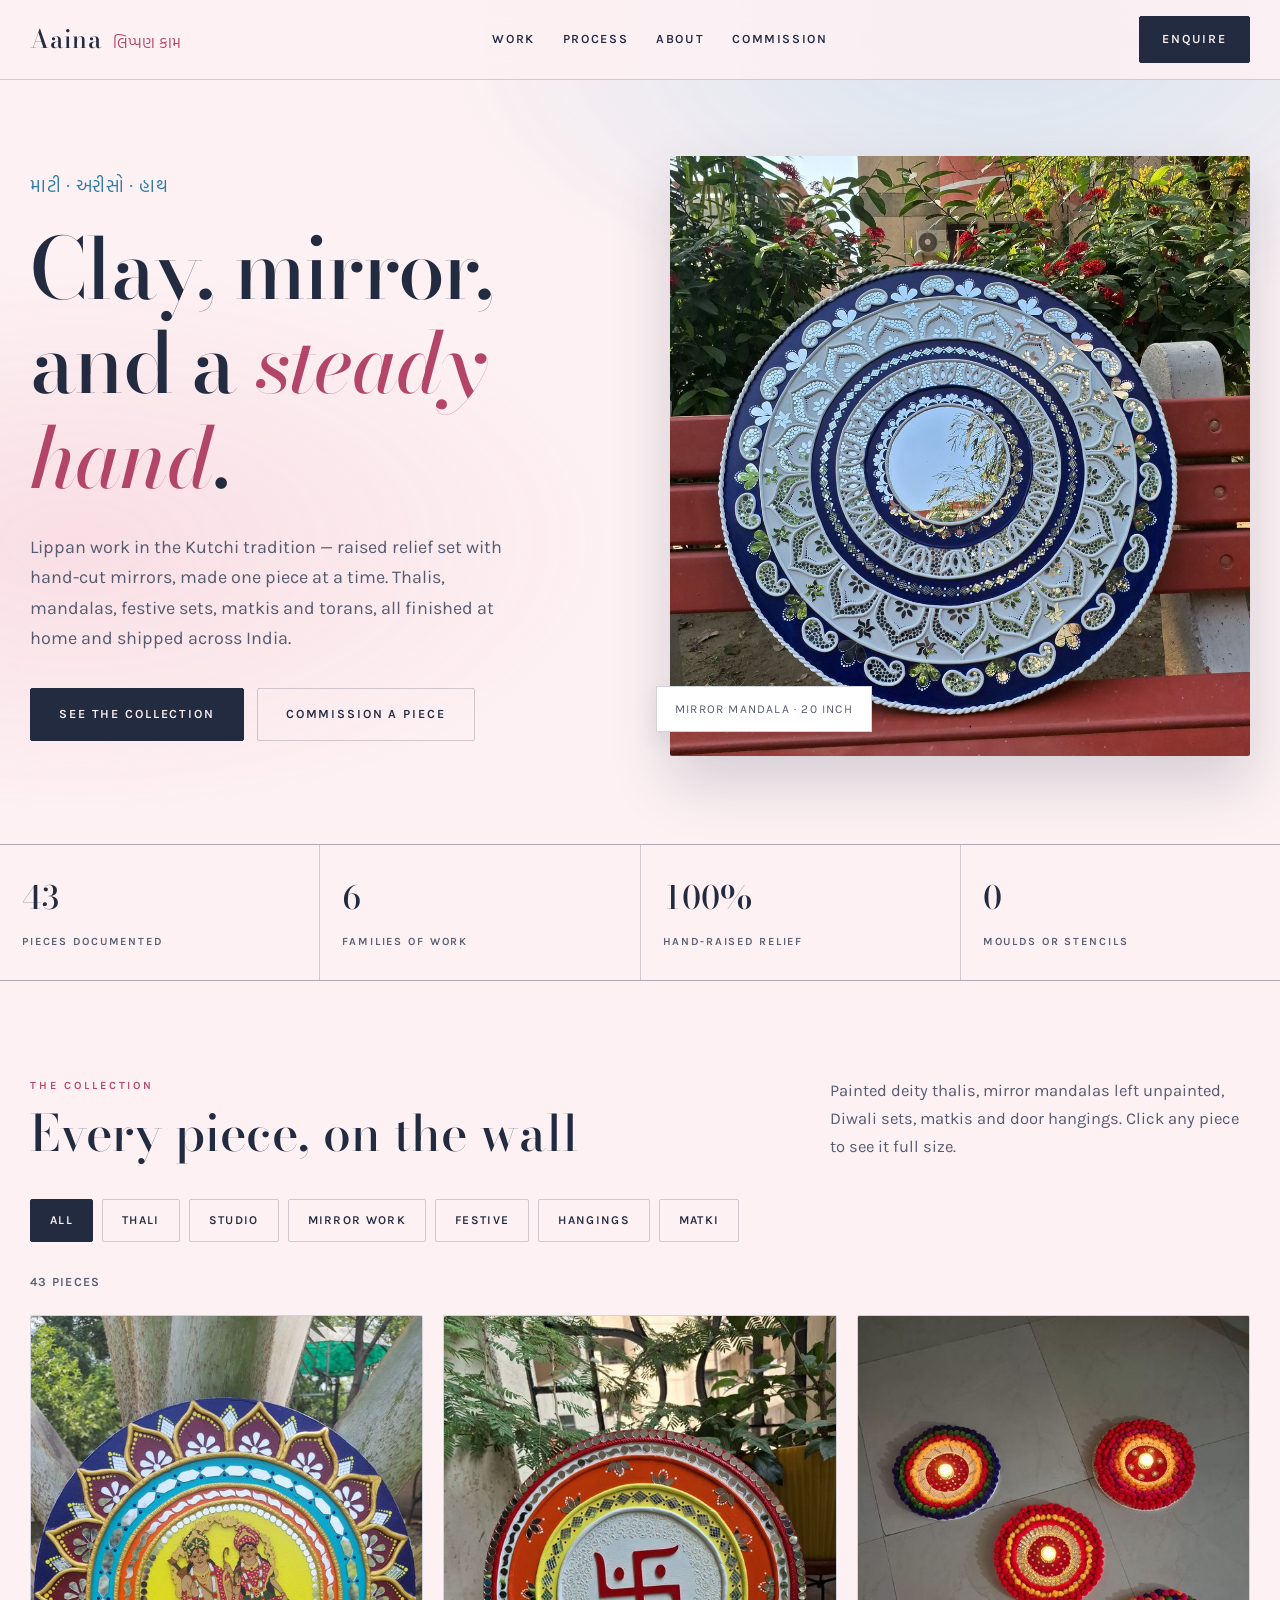
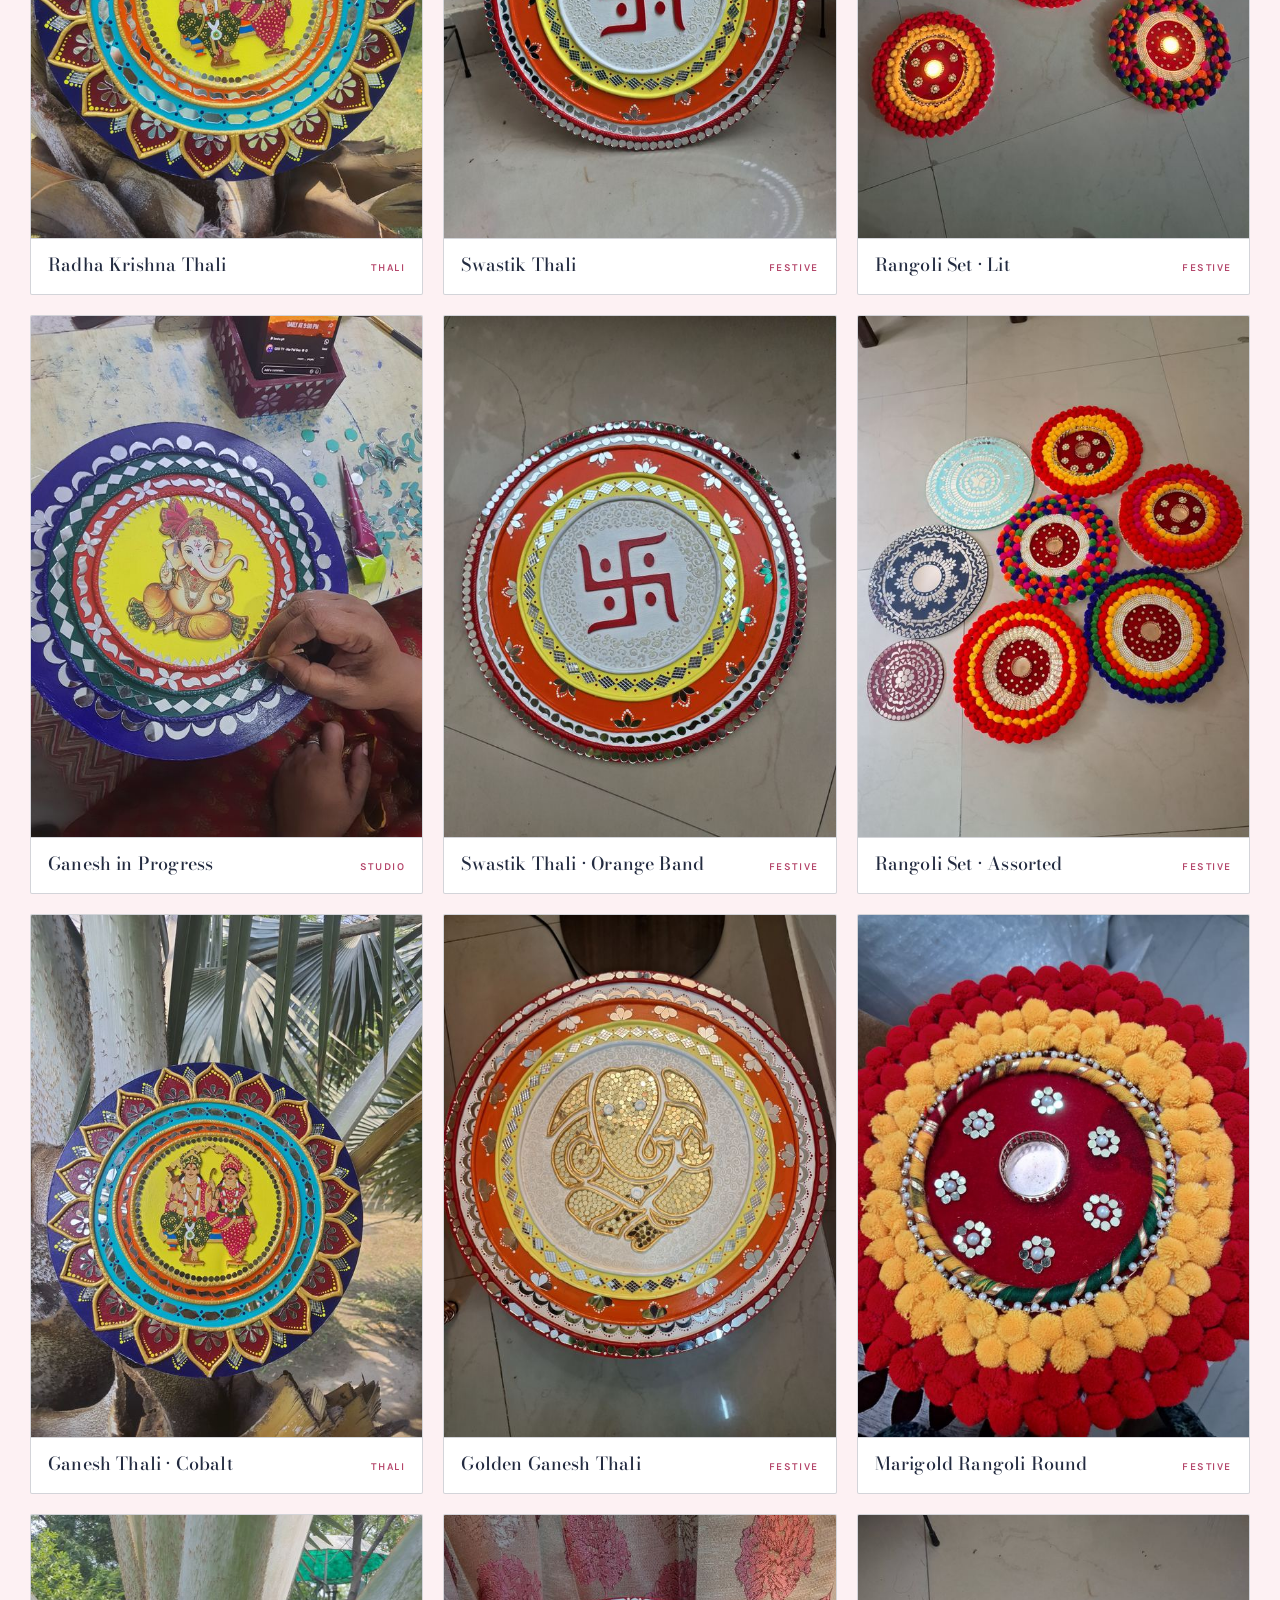
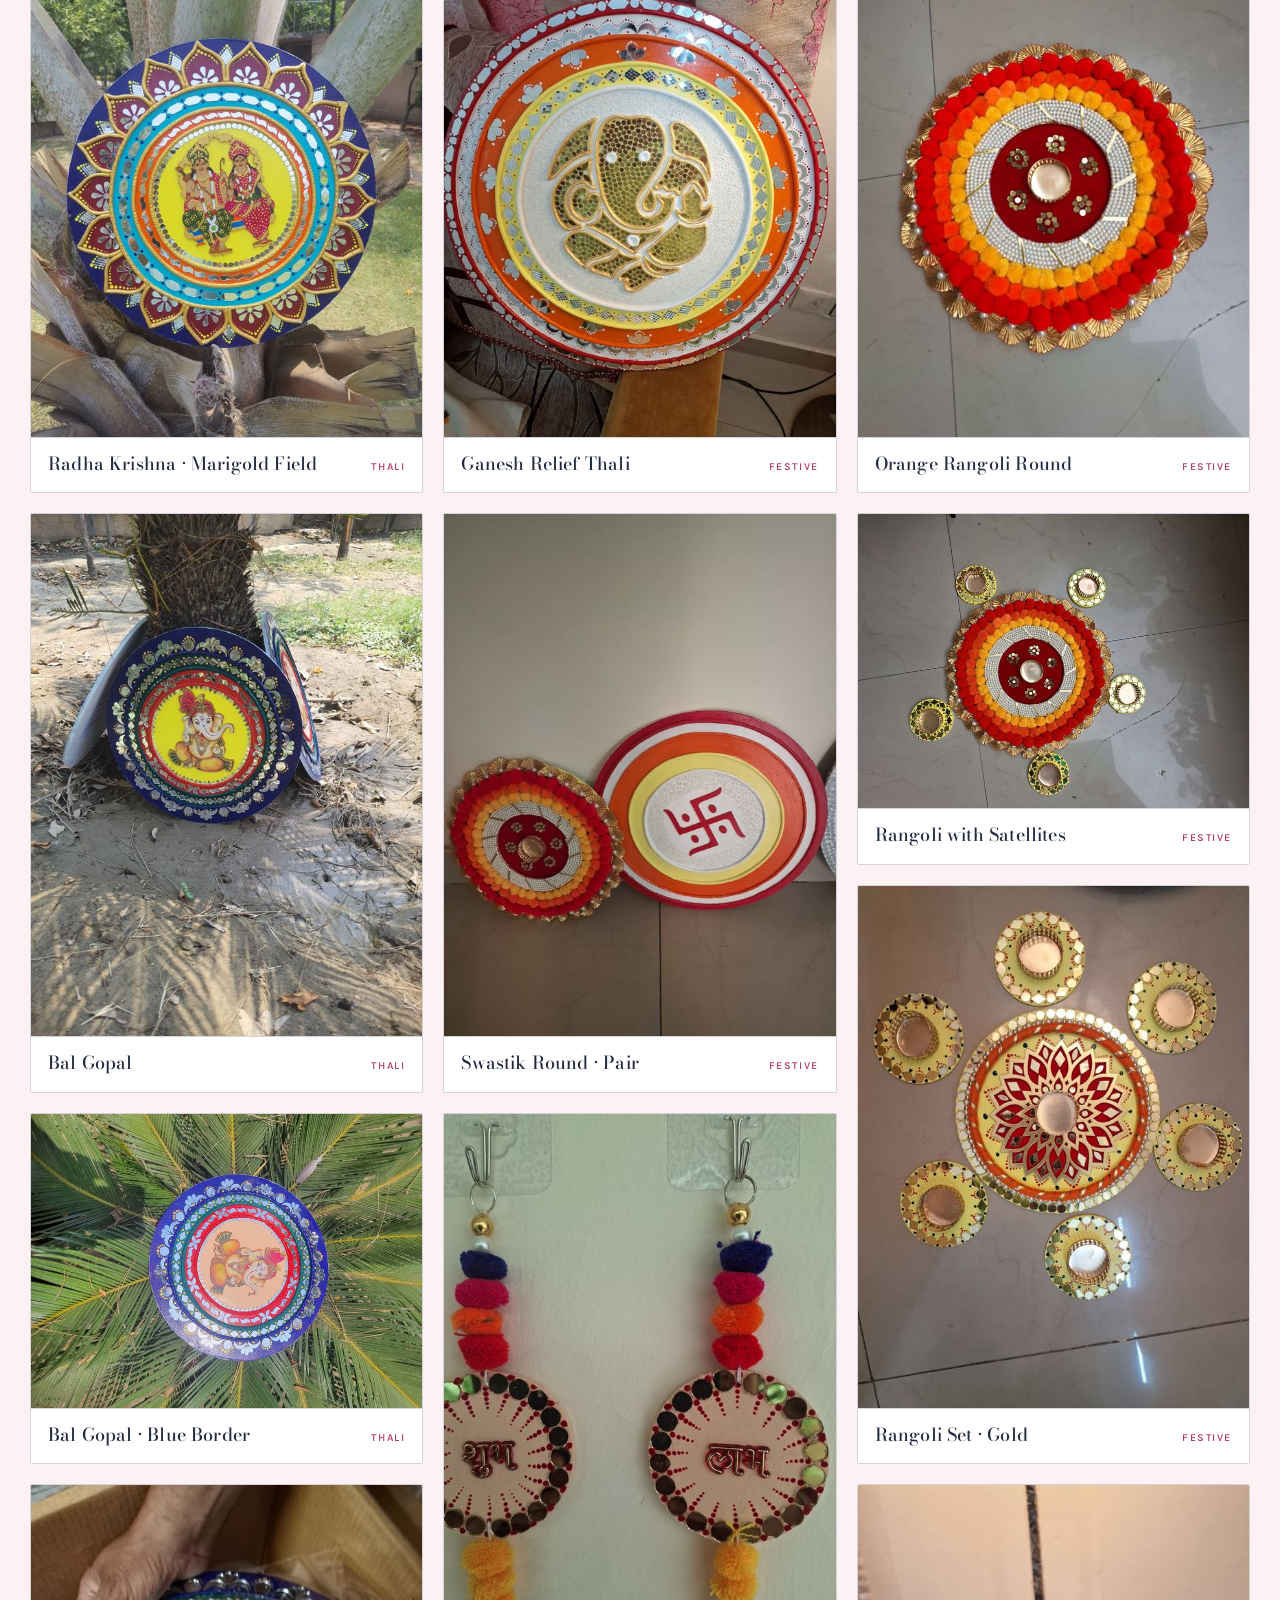
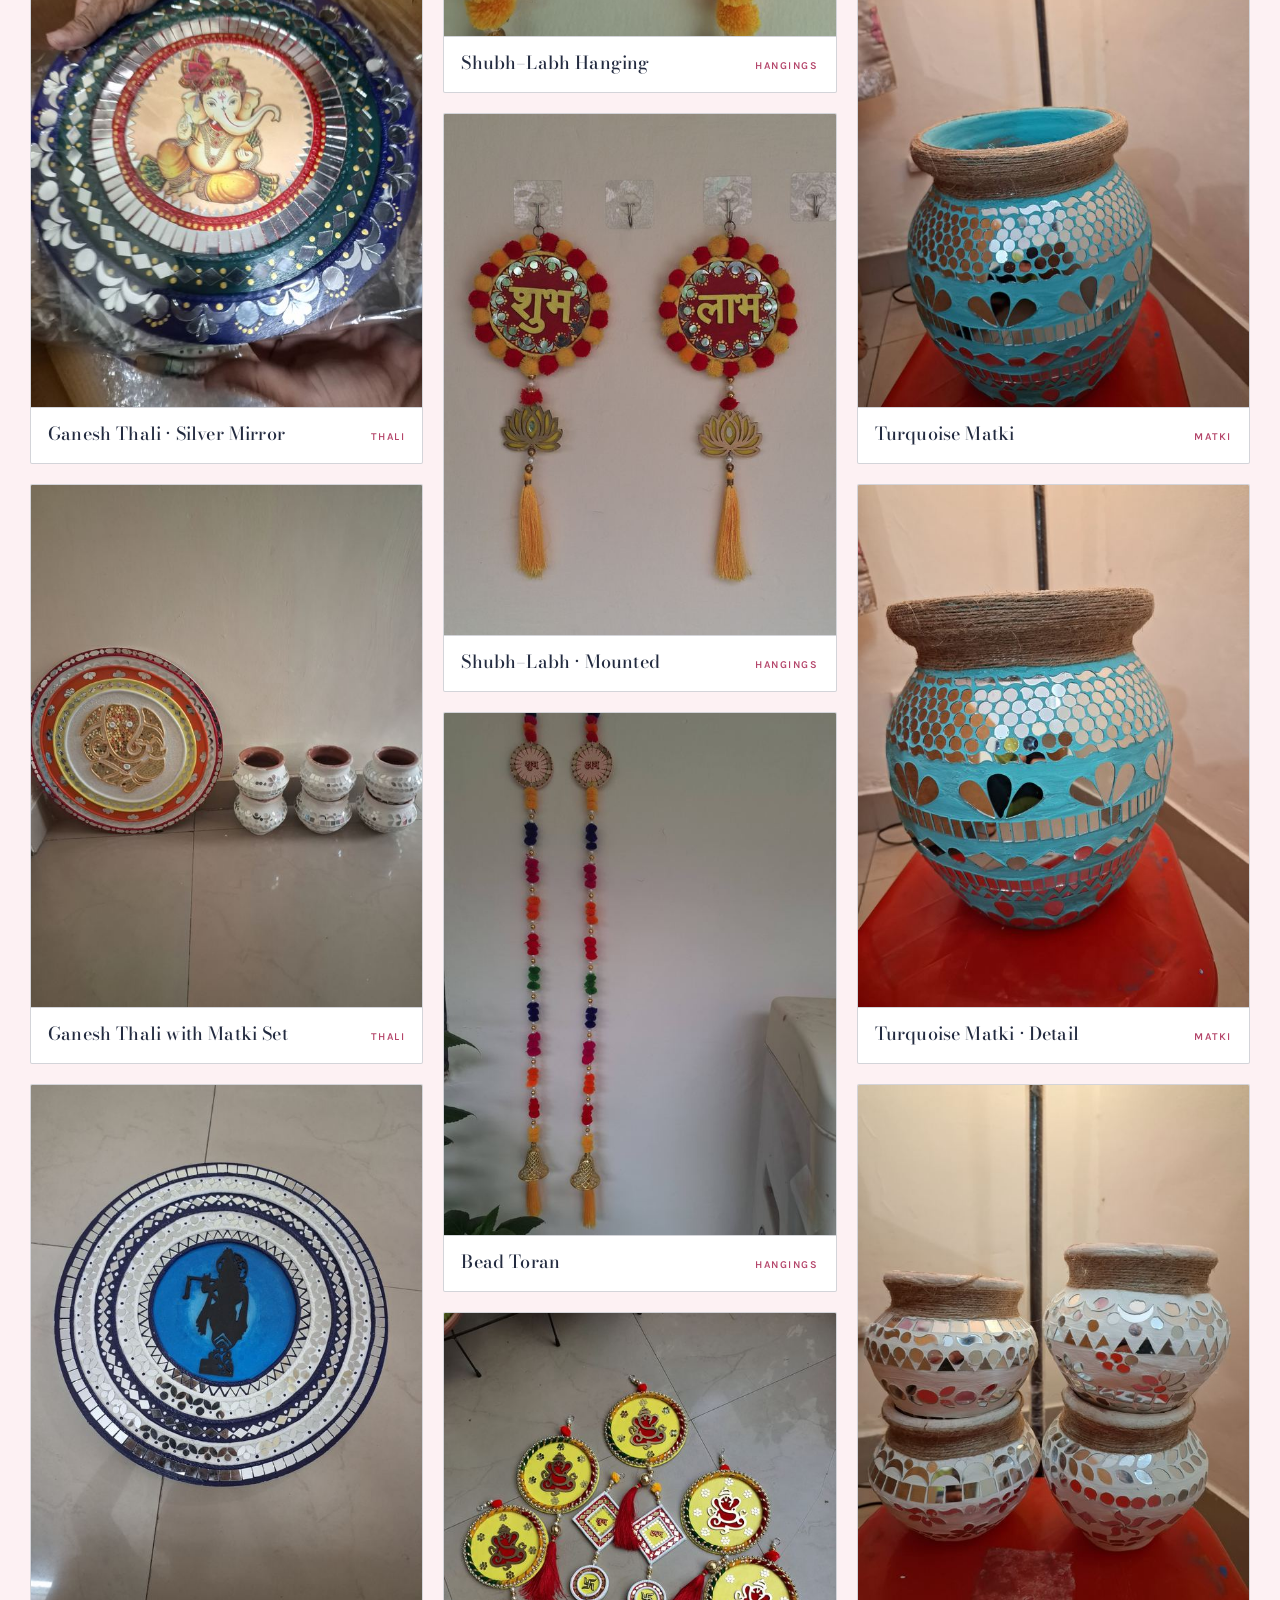
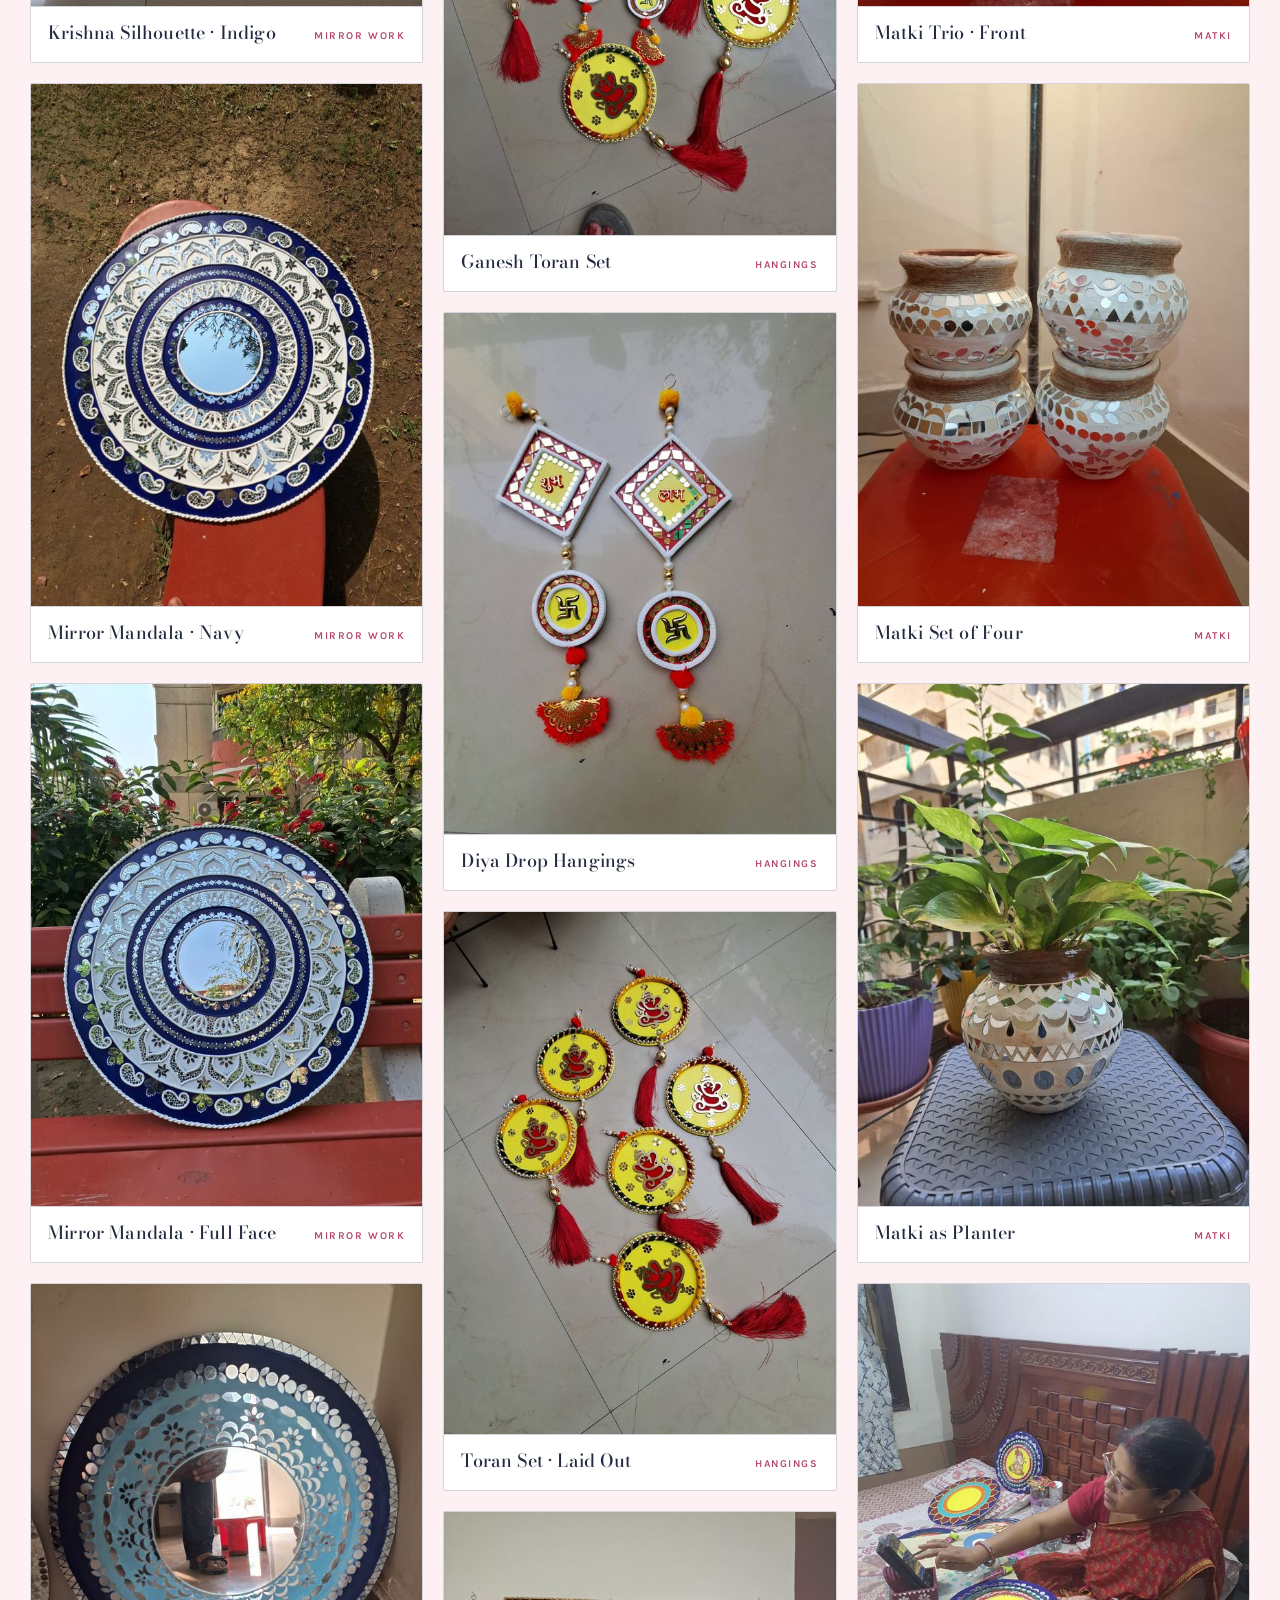
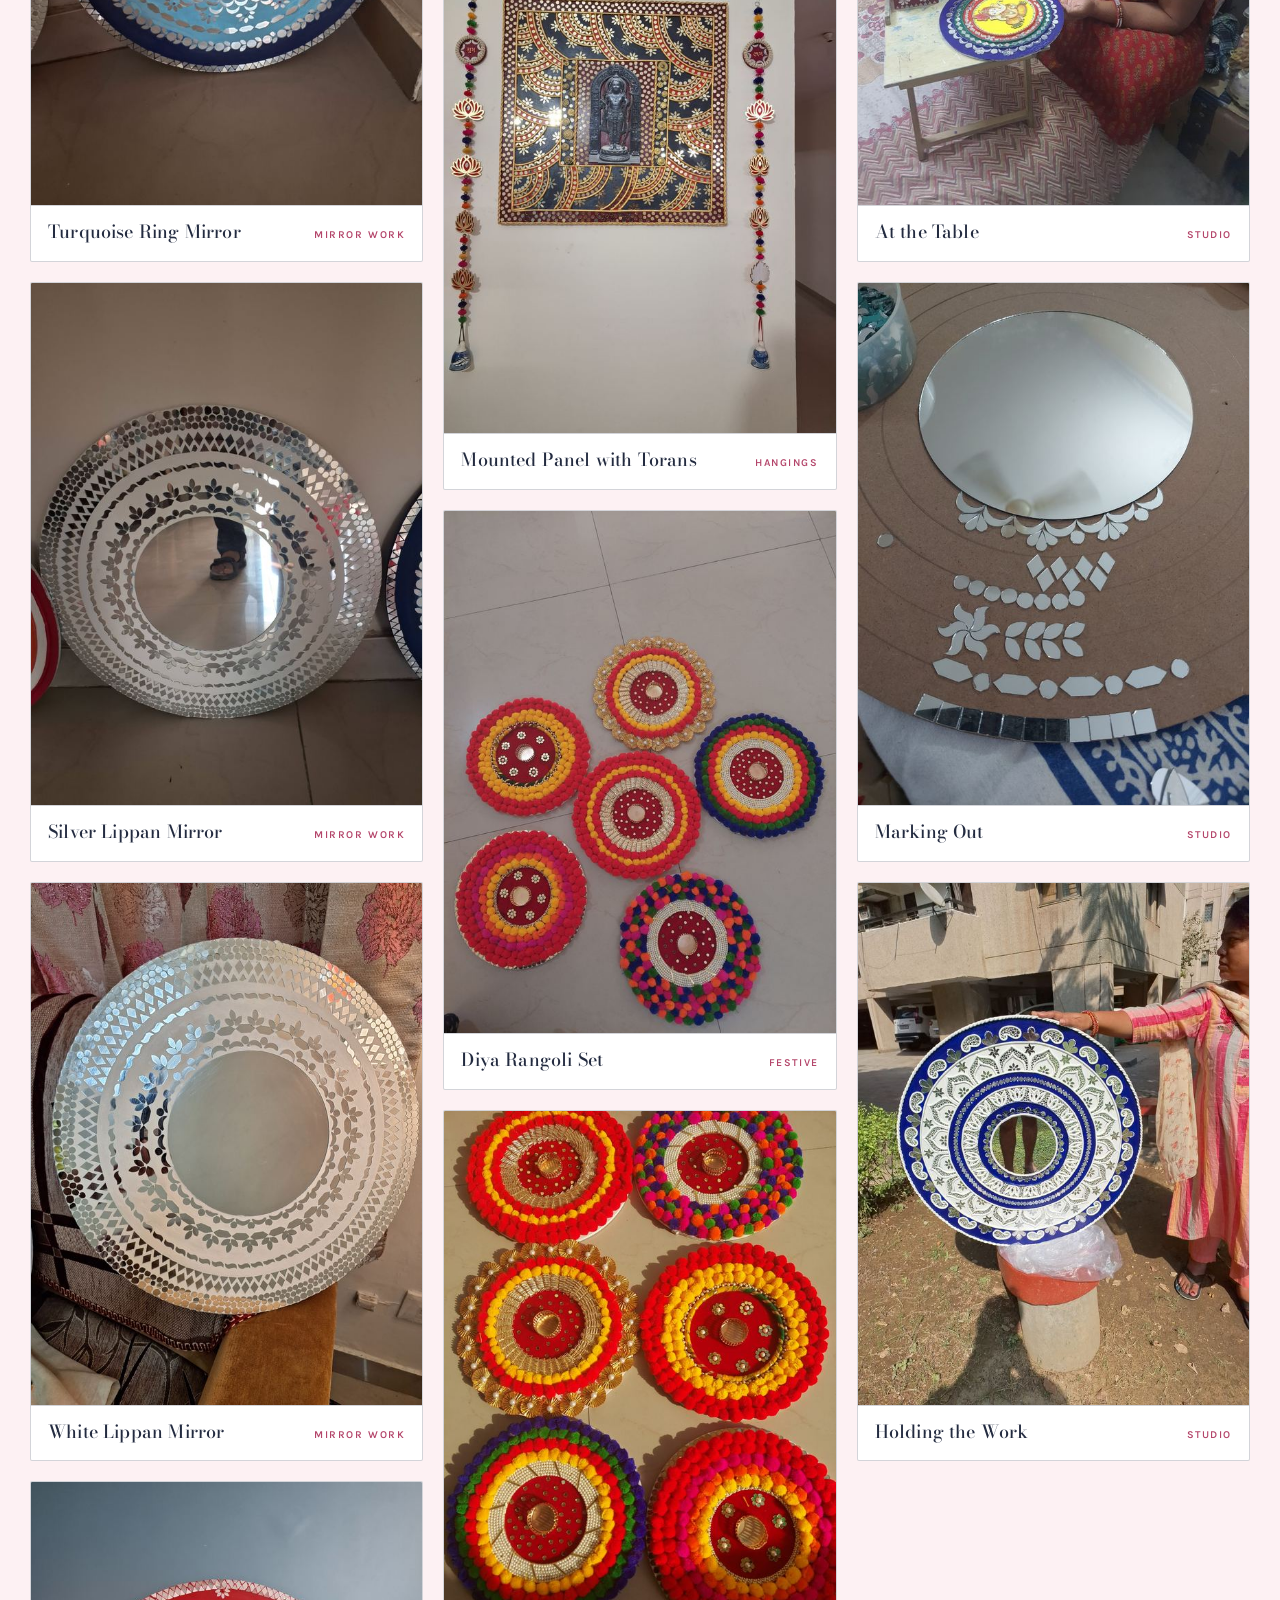
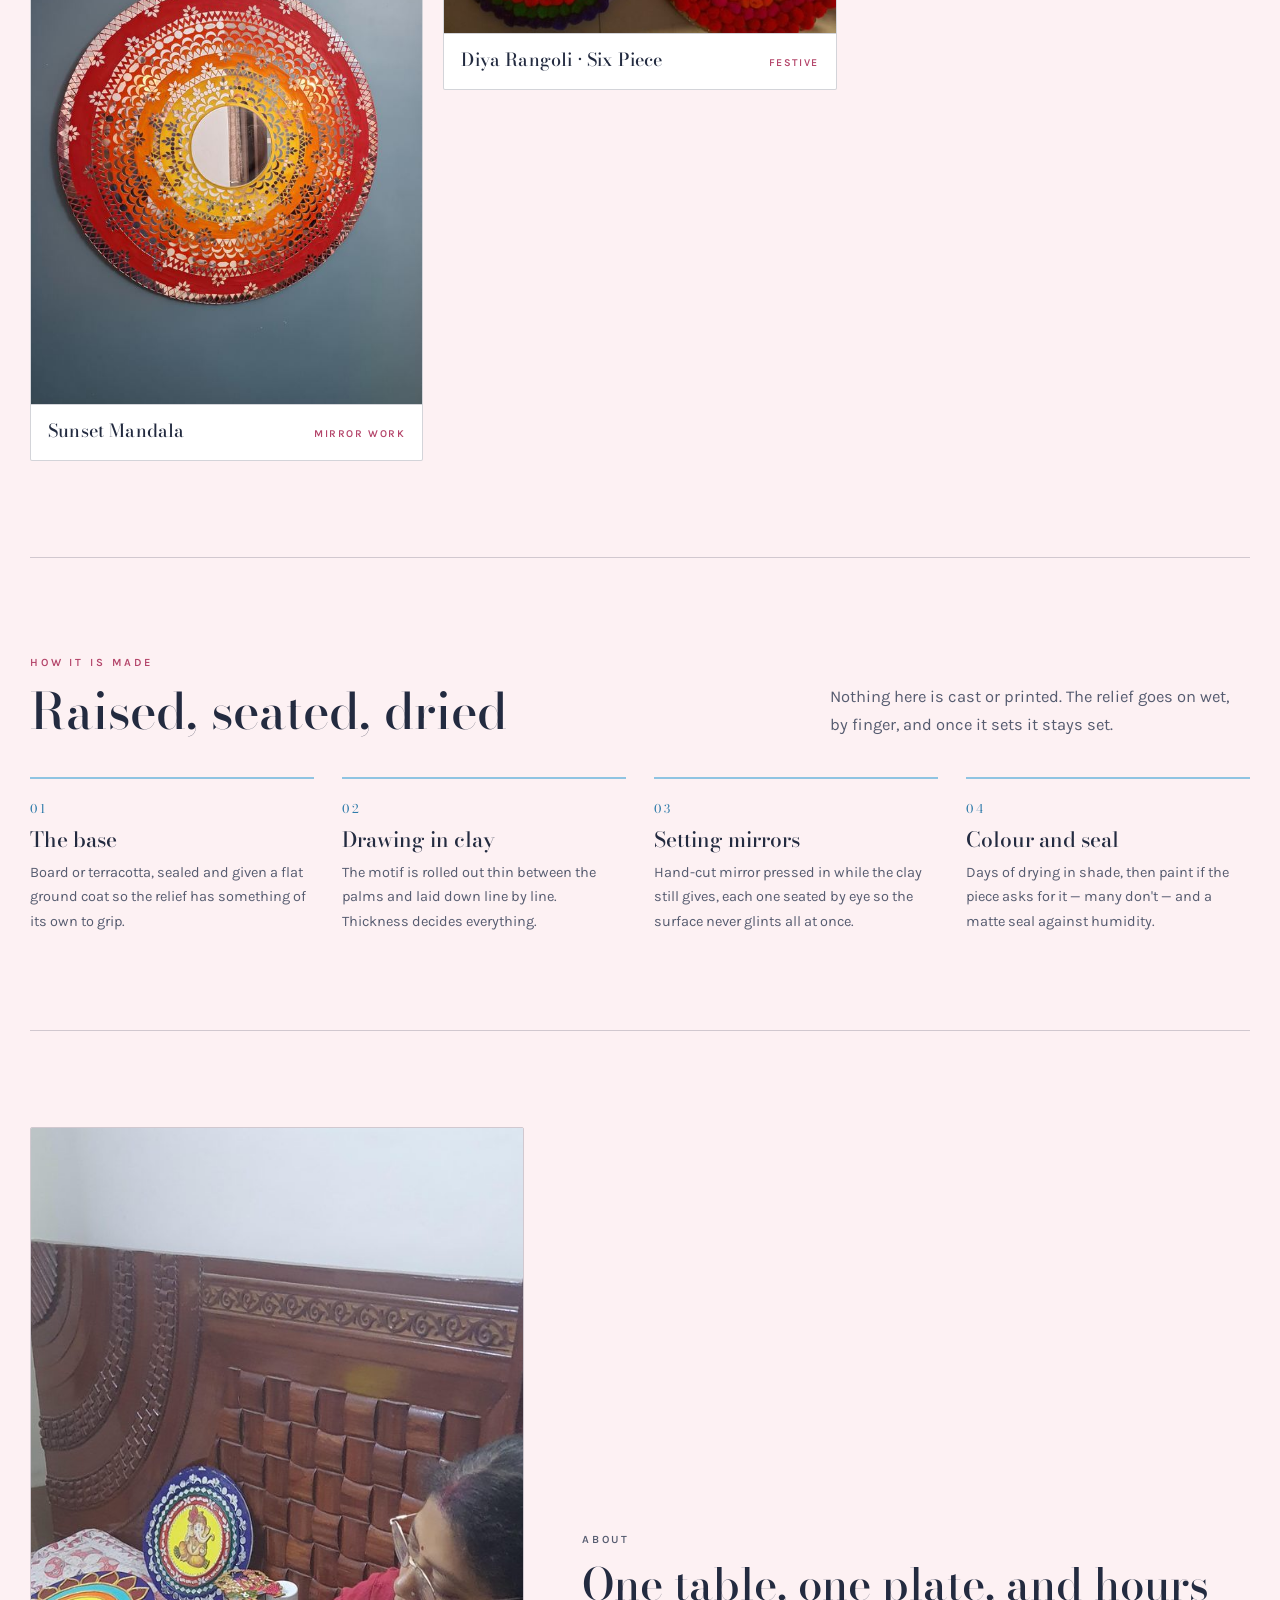
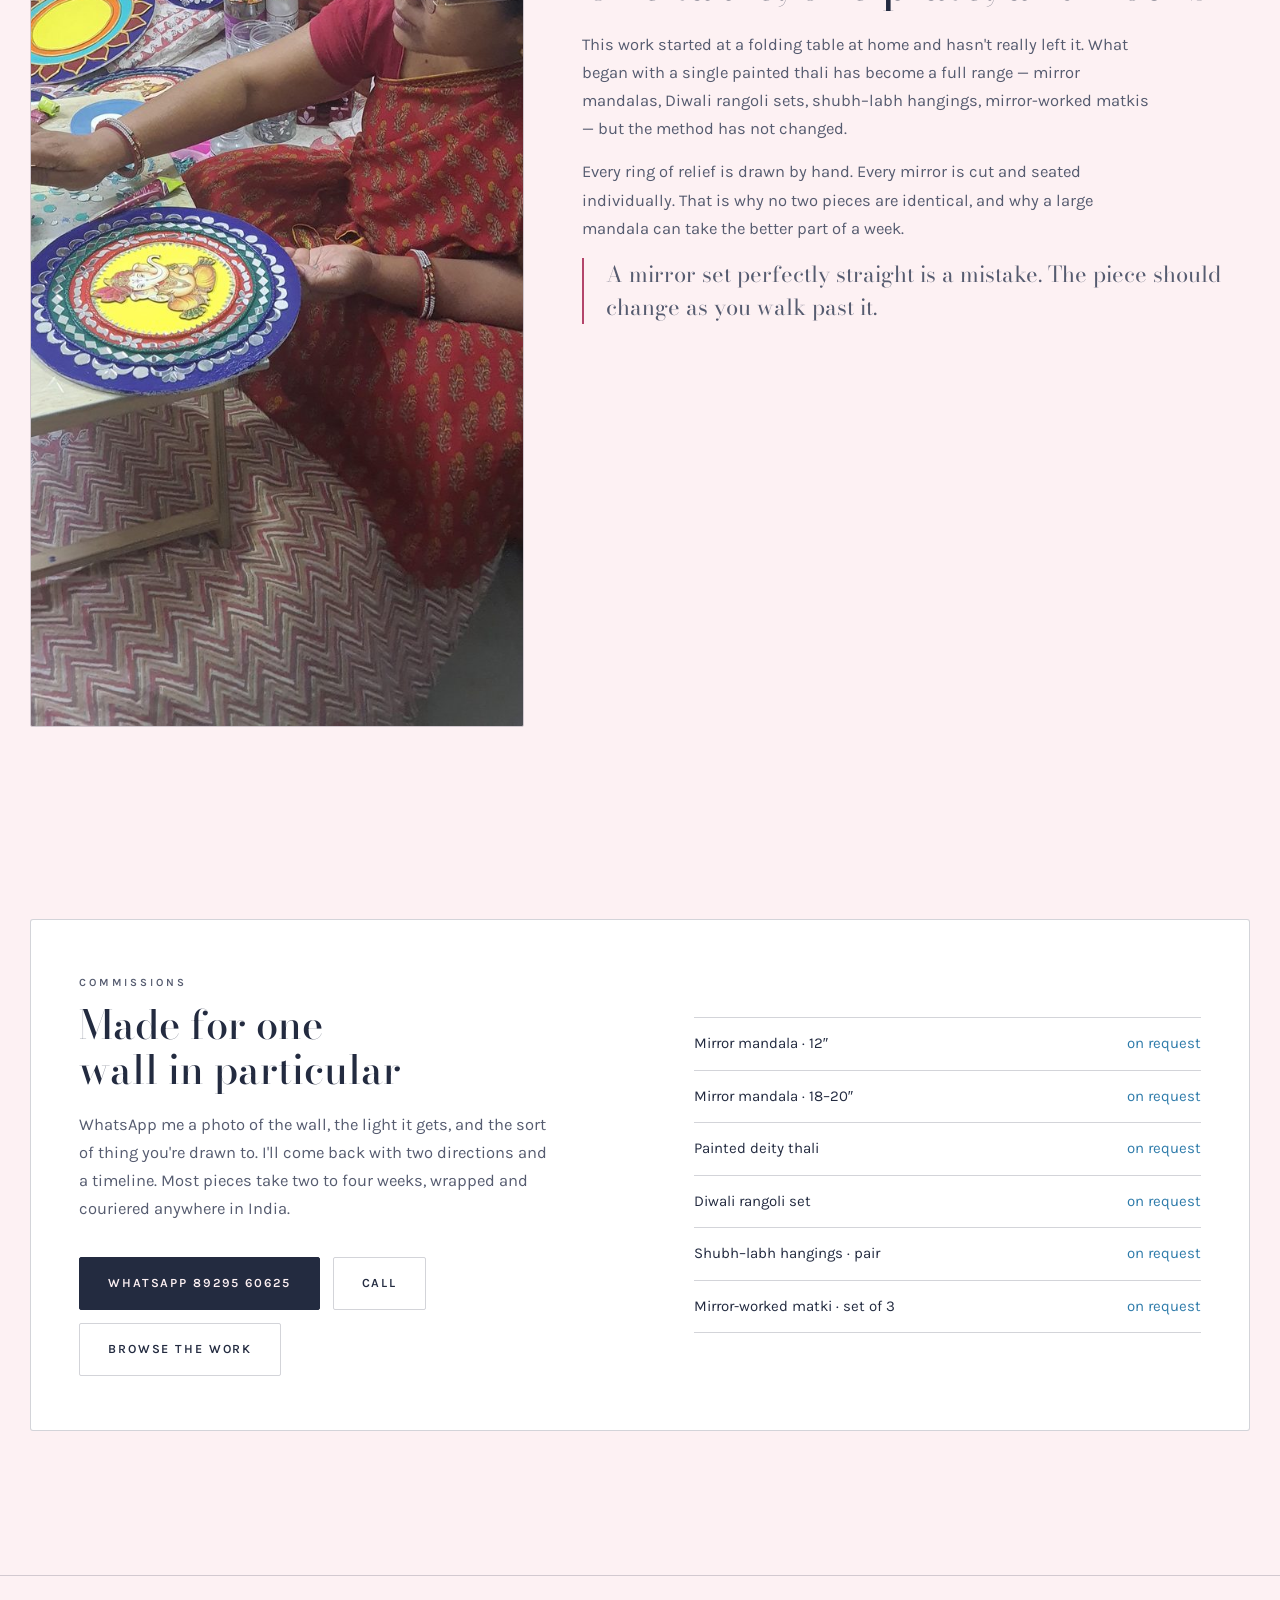
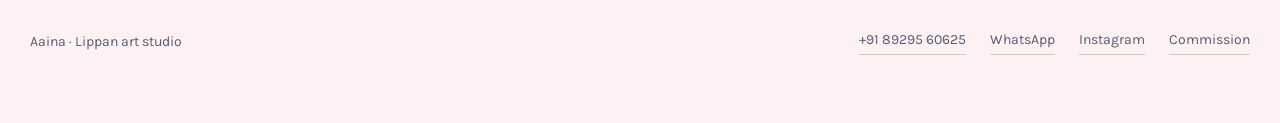
==== commit 26215575: "Remove duplicate and unclear photos; add real contact details Gallery goes from 59 pieces to 43. Rem" ====
--- a/site/index.html
+++ b/site/index.html
@@ -291,9 +291,10 @@
         <div>
           <p class="eyebrow">Commissions</p>
           <h2>Made for one wall in particular</h2>
-          <p>Send a photo of the wall, the light it gets, and the sort of thing you're drawn to. I'll come back with two directions and a timeline. Most pieces take two to four weeks, wrapped and couriered anywhere in India.</p>
+          <p>WhatsApp me a photo of the wall, the light it gets, and the sort of thing you're drawn to. I'll come back with two directions and a timeline. Most pieces take two to four weeks, wrapped and couriered anywhere in India.</p>
           <div class="cta">
-            <a class="btn" href="mailto:hello@example.com?subject=Lippan%20commission">Start a commission</a>
+            <a class="btn" href="https://wa.me/918929560625?text=Hi%2C%20I%20saw%20your%20lippan%20work%20and%20would%20like%20to%20commission%20a%20piece." target="_blank" rel="noopener">WhatsApp 89295 60625</a>
+            <a class="btn ghost" href="tel:+918929560625">Call</a>
             <a class="btn ghost" href="#work">Browse the work</a>
           </div>
         </div>
@@ -313,7 +314,8 @@
     <div class="wrap foot">
       <div>Aaina · Lippan art studio</div>
       <nav>
-        <a href="mailto:hello@example.com">hello@example.com</a>
+        <a href="tel:+918929560625">+91 89295 60625</a>
+        <a href="https://wa.me/918929560625" target="_blank" rel="noopener">WhatsApp</a>
         <a href="#work">Instagram</a>
         <a href="#commission">Commission</a>
       </nav>
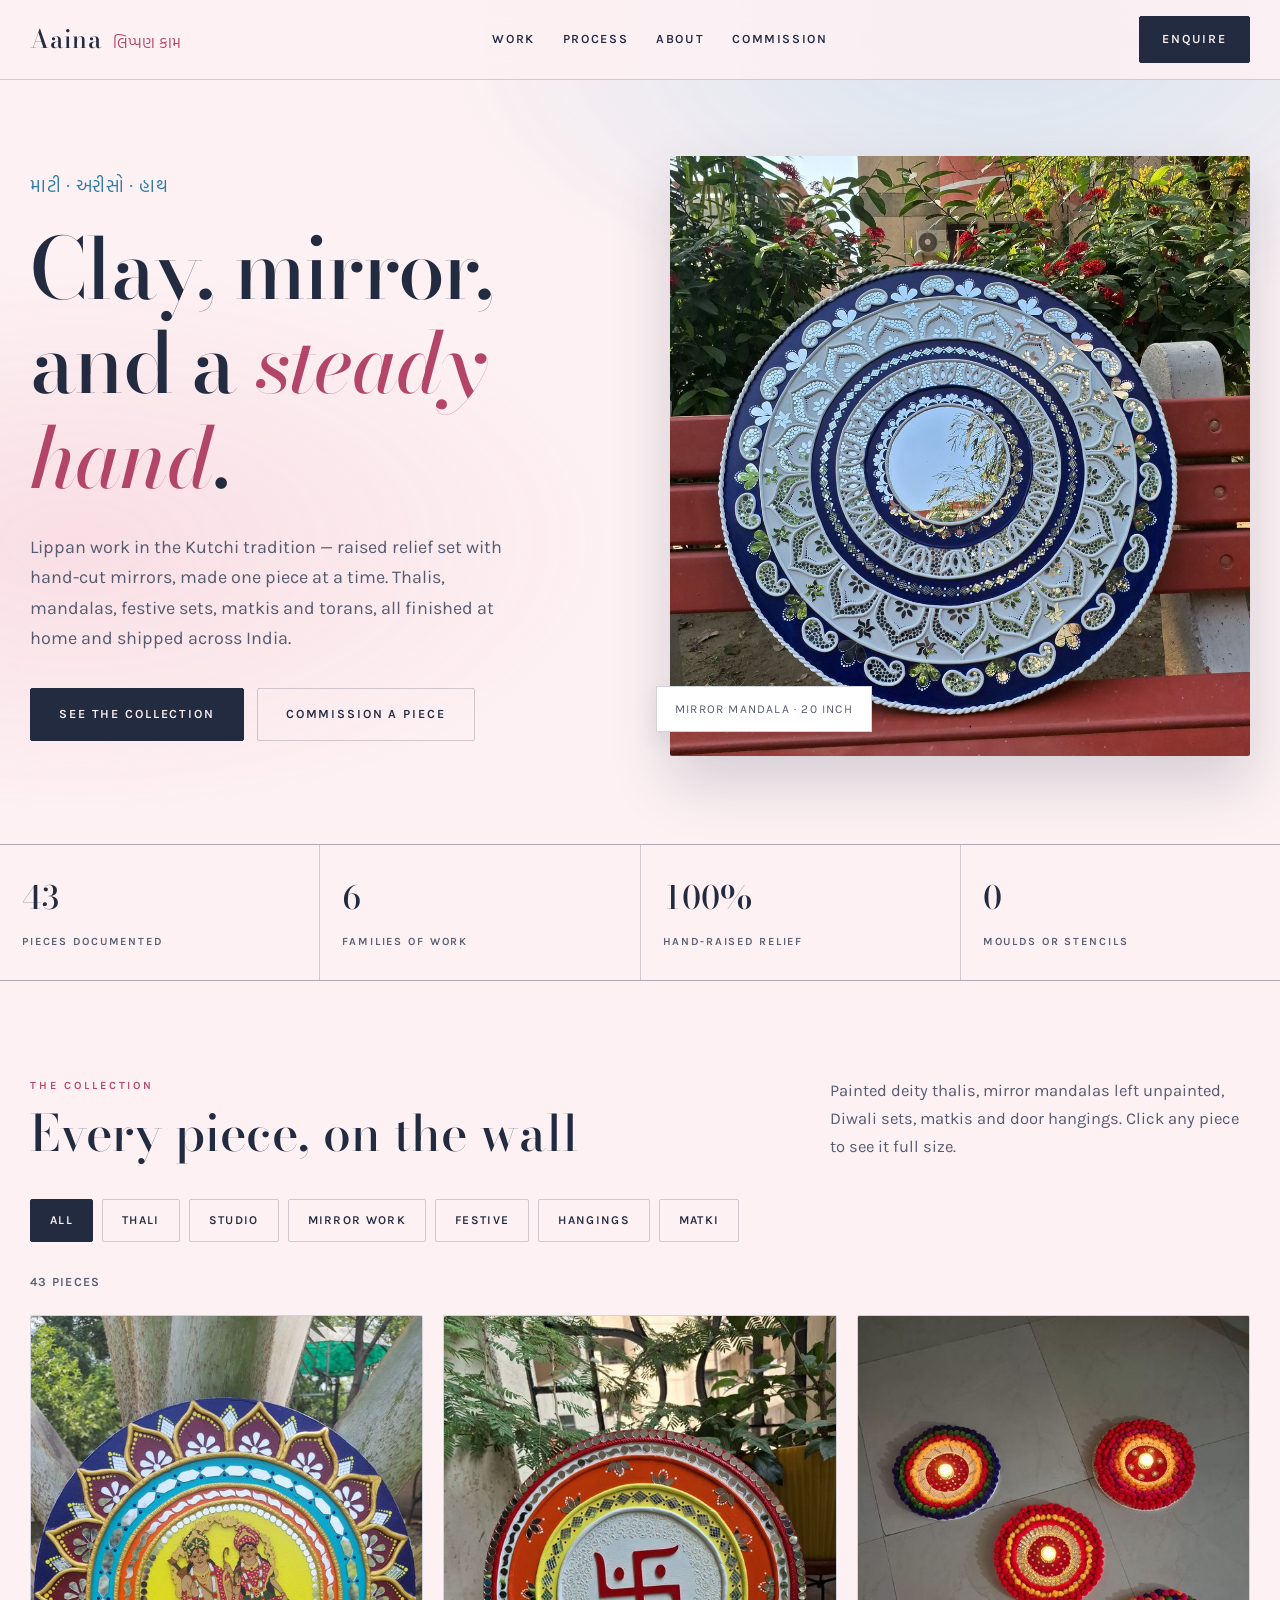
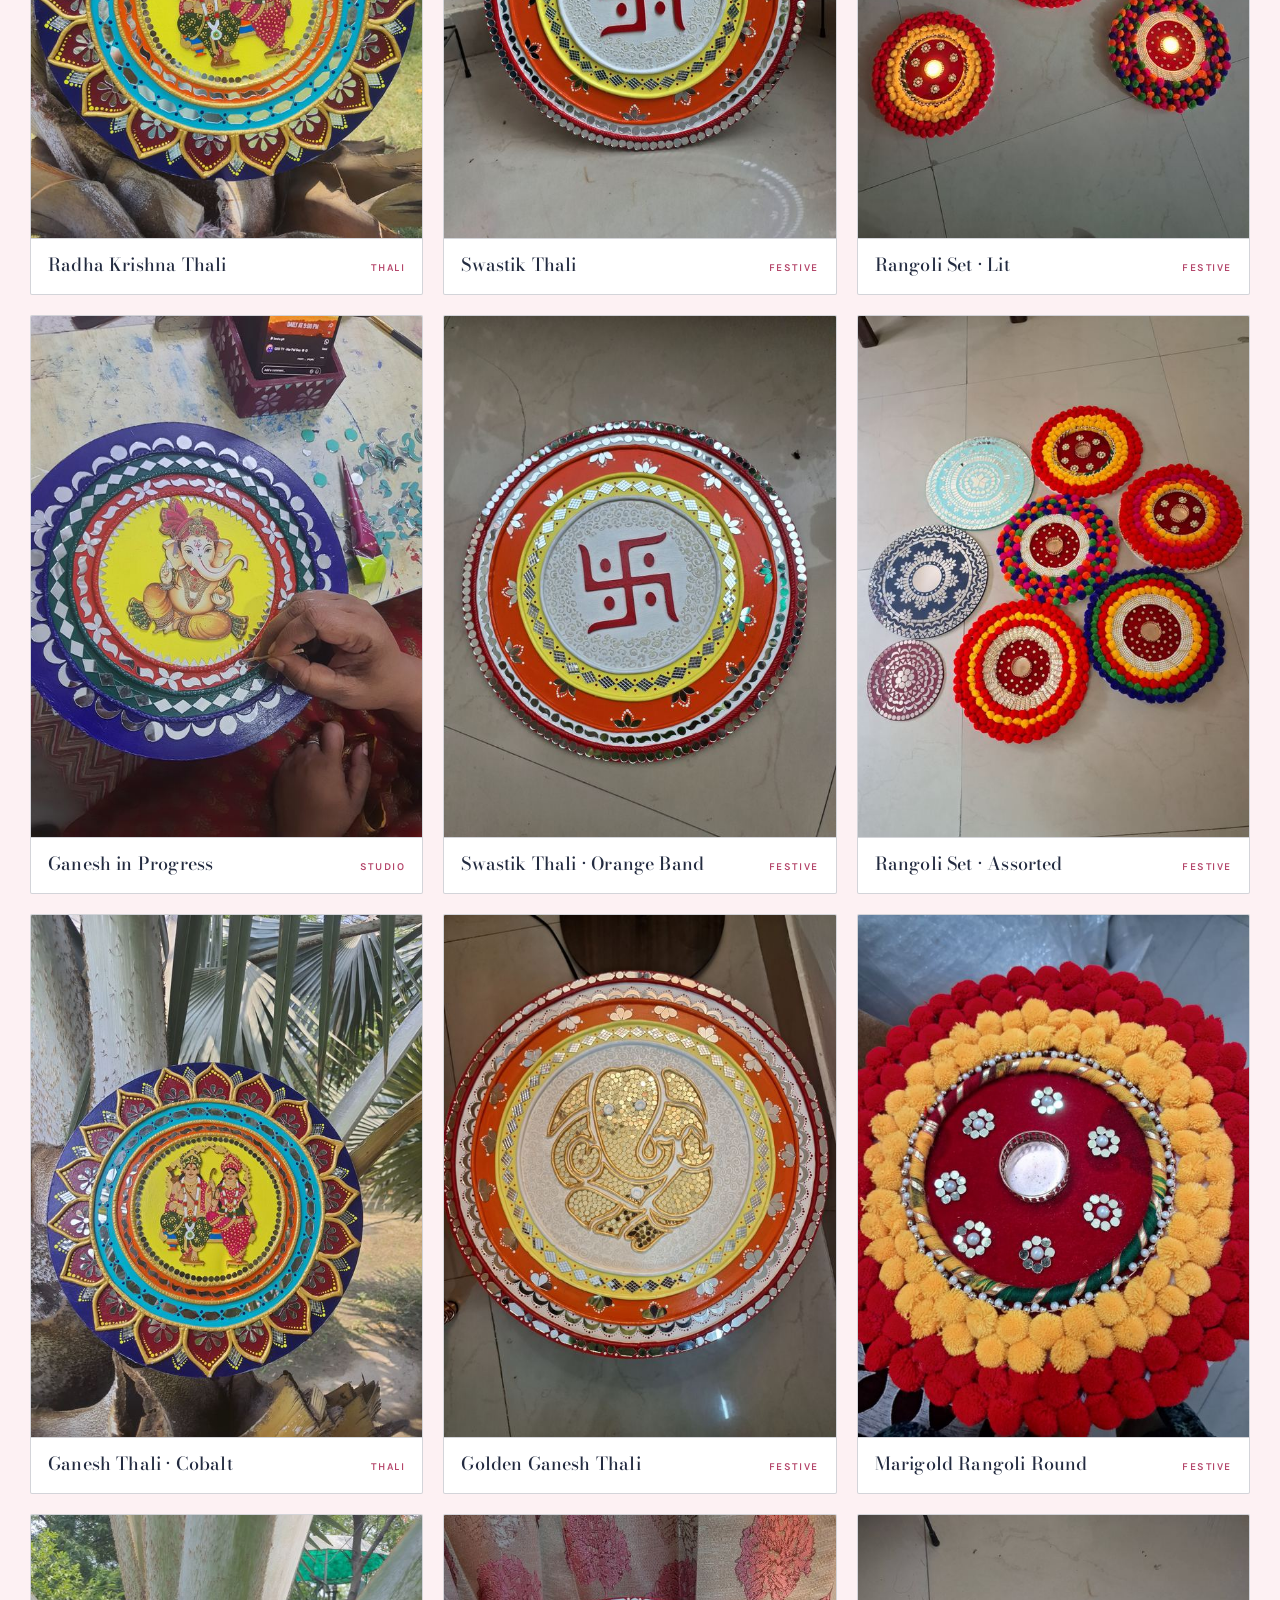
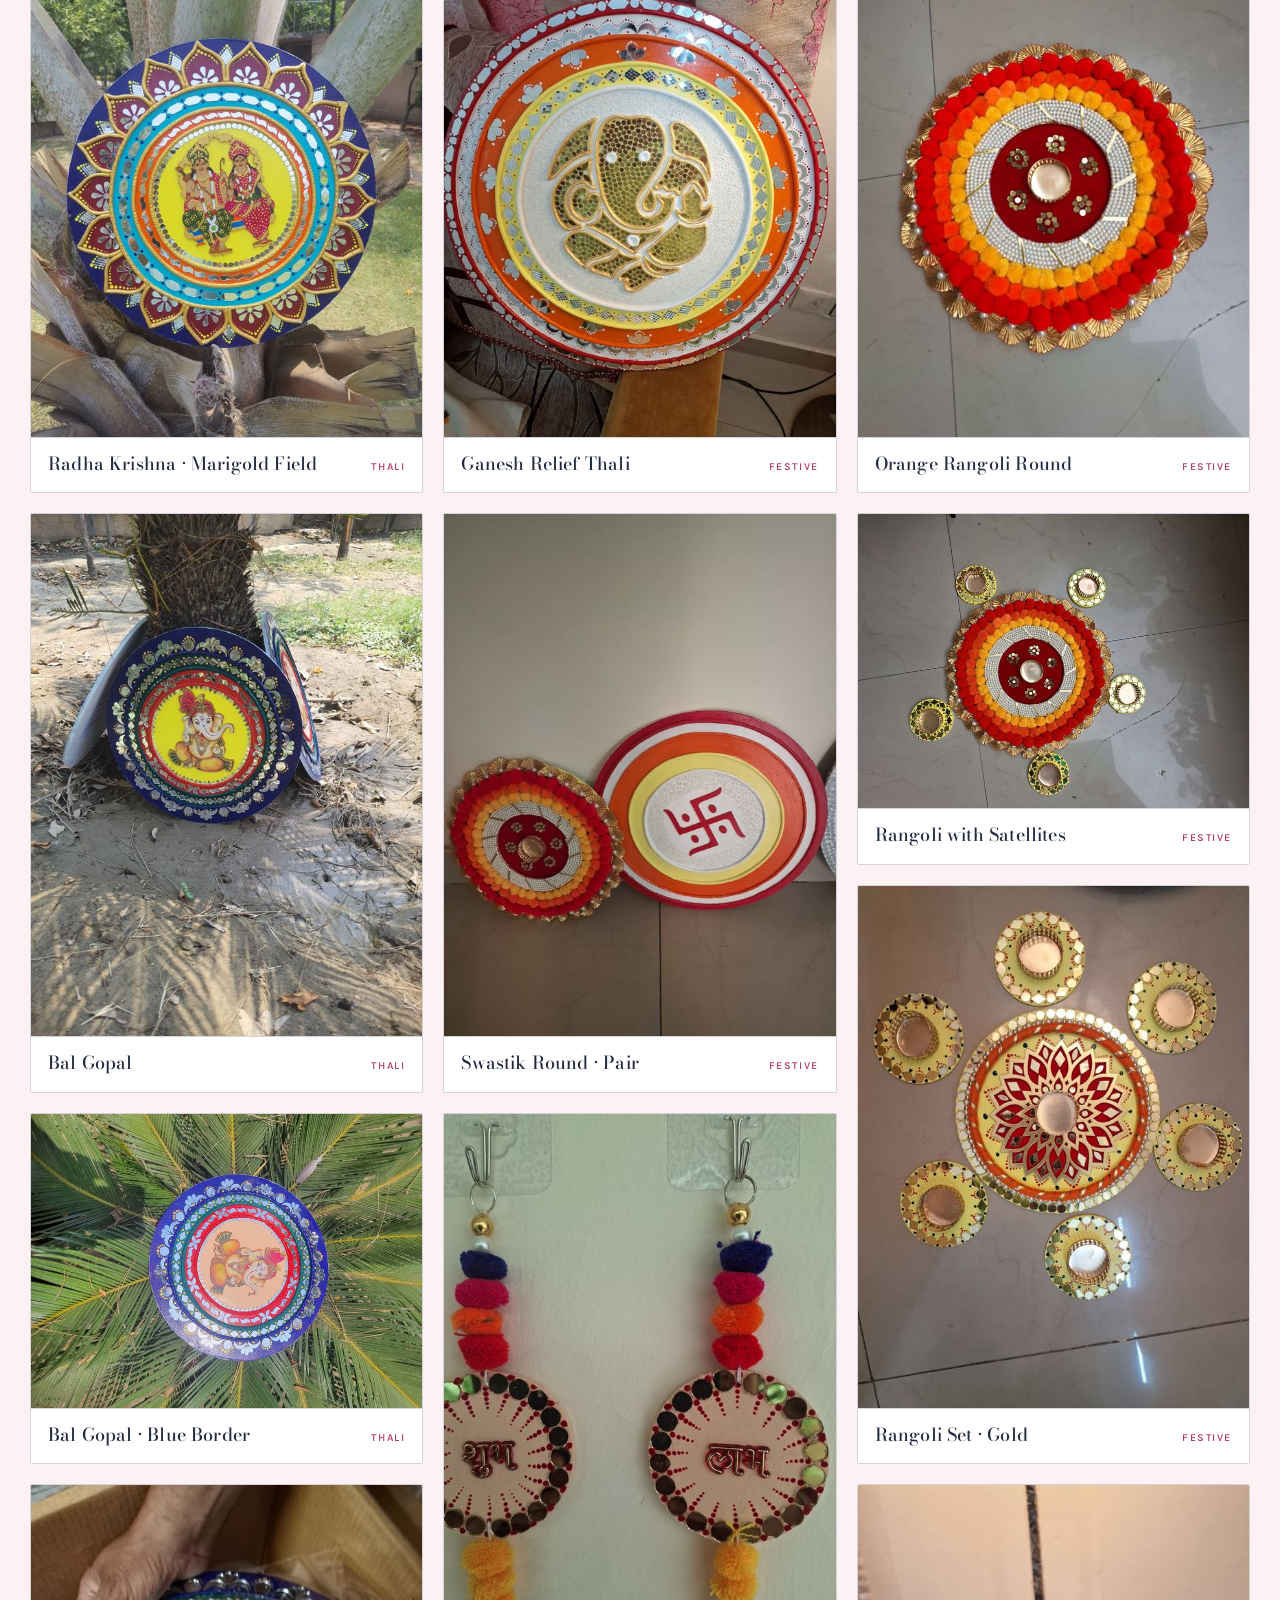
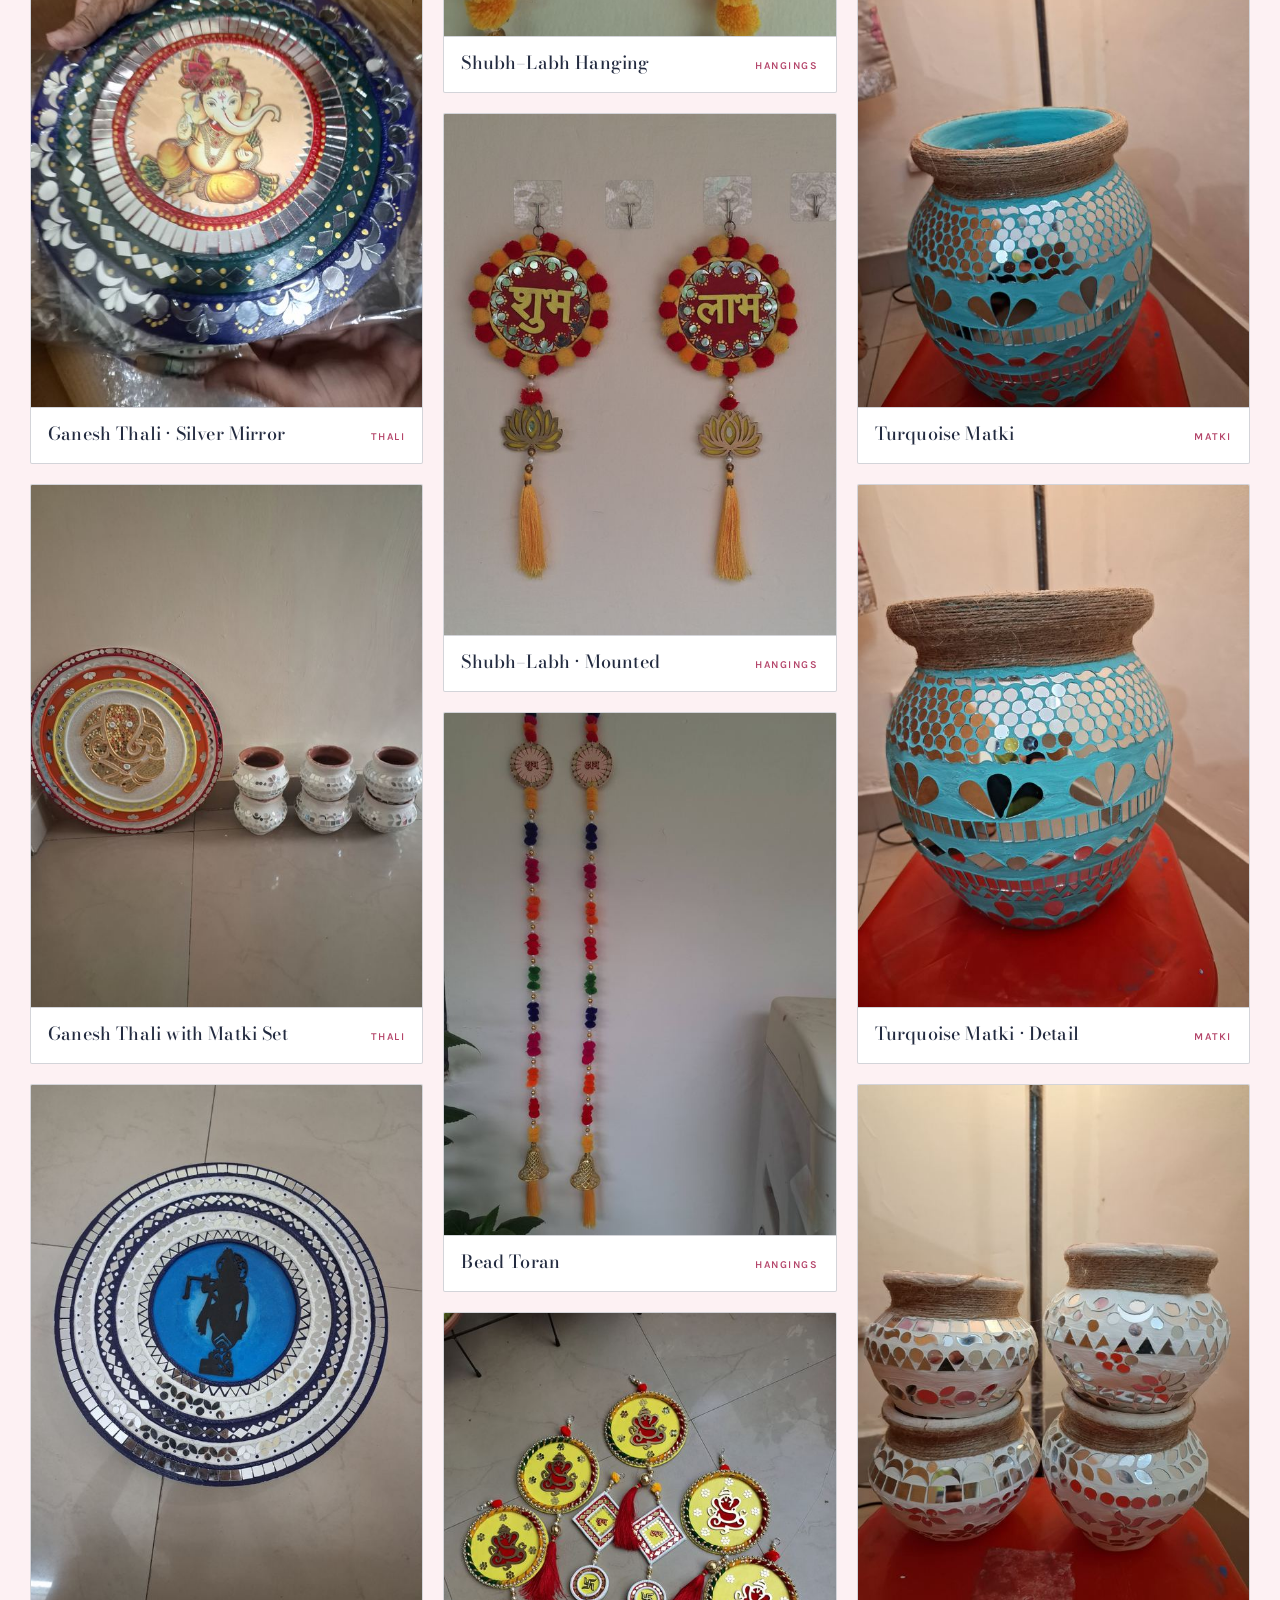
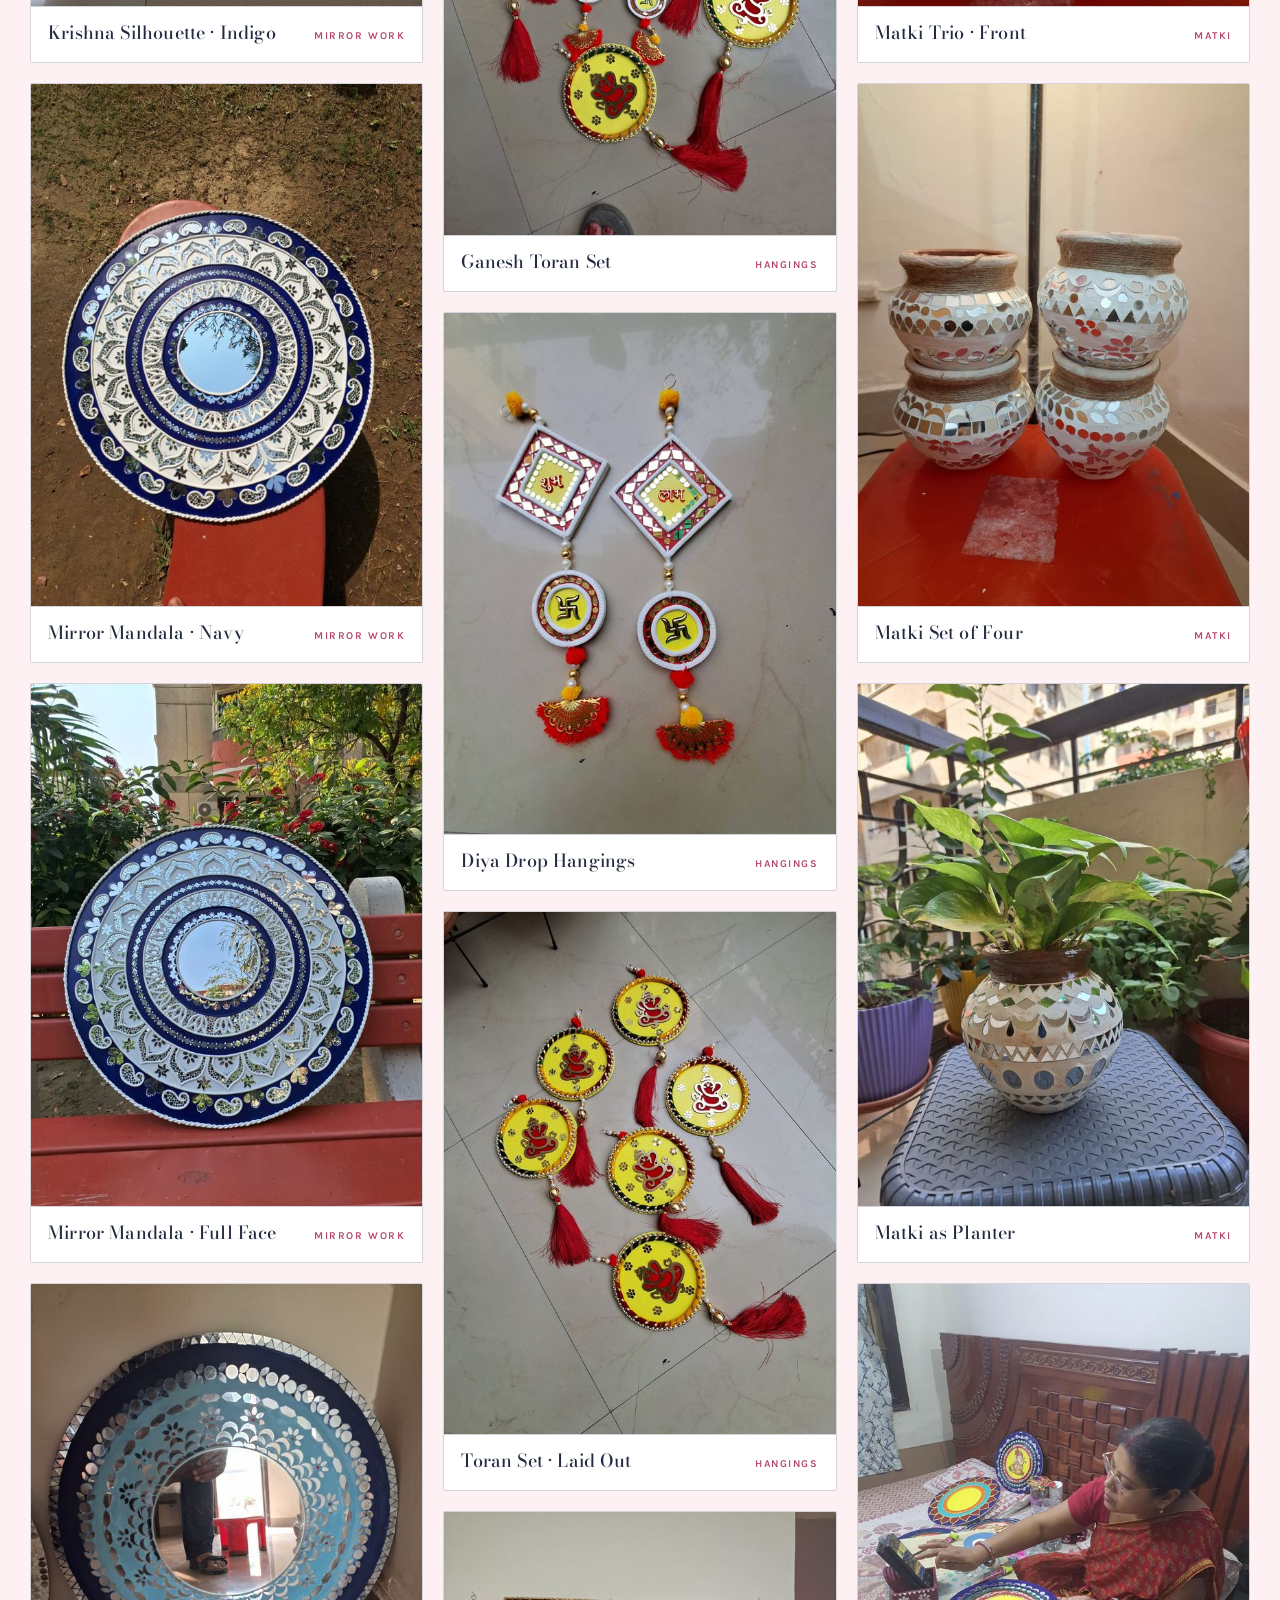
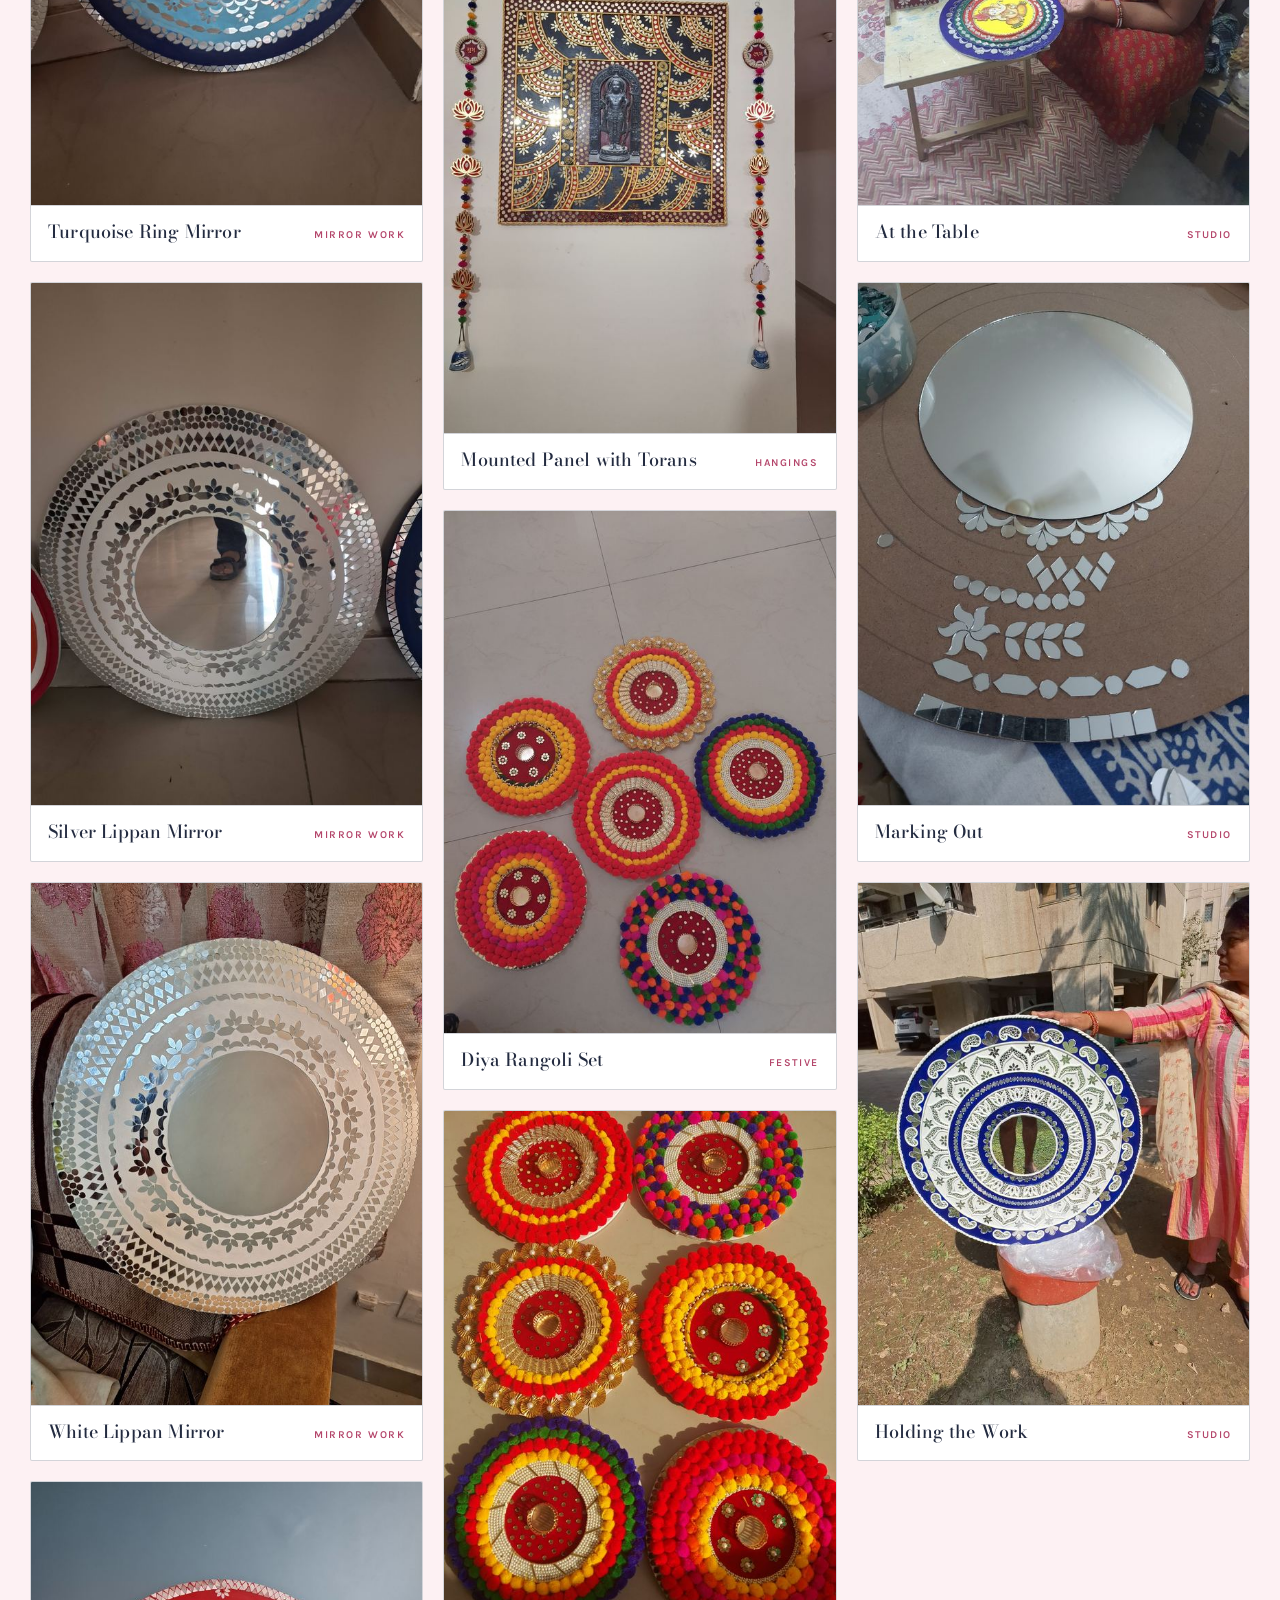
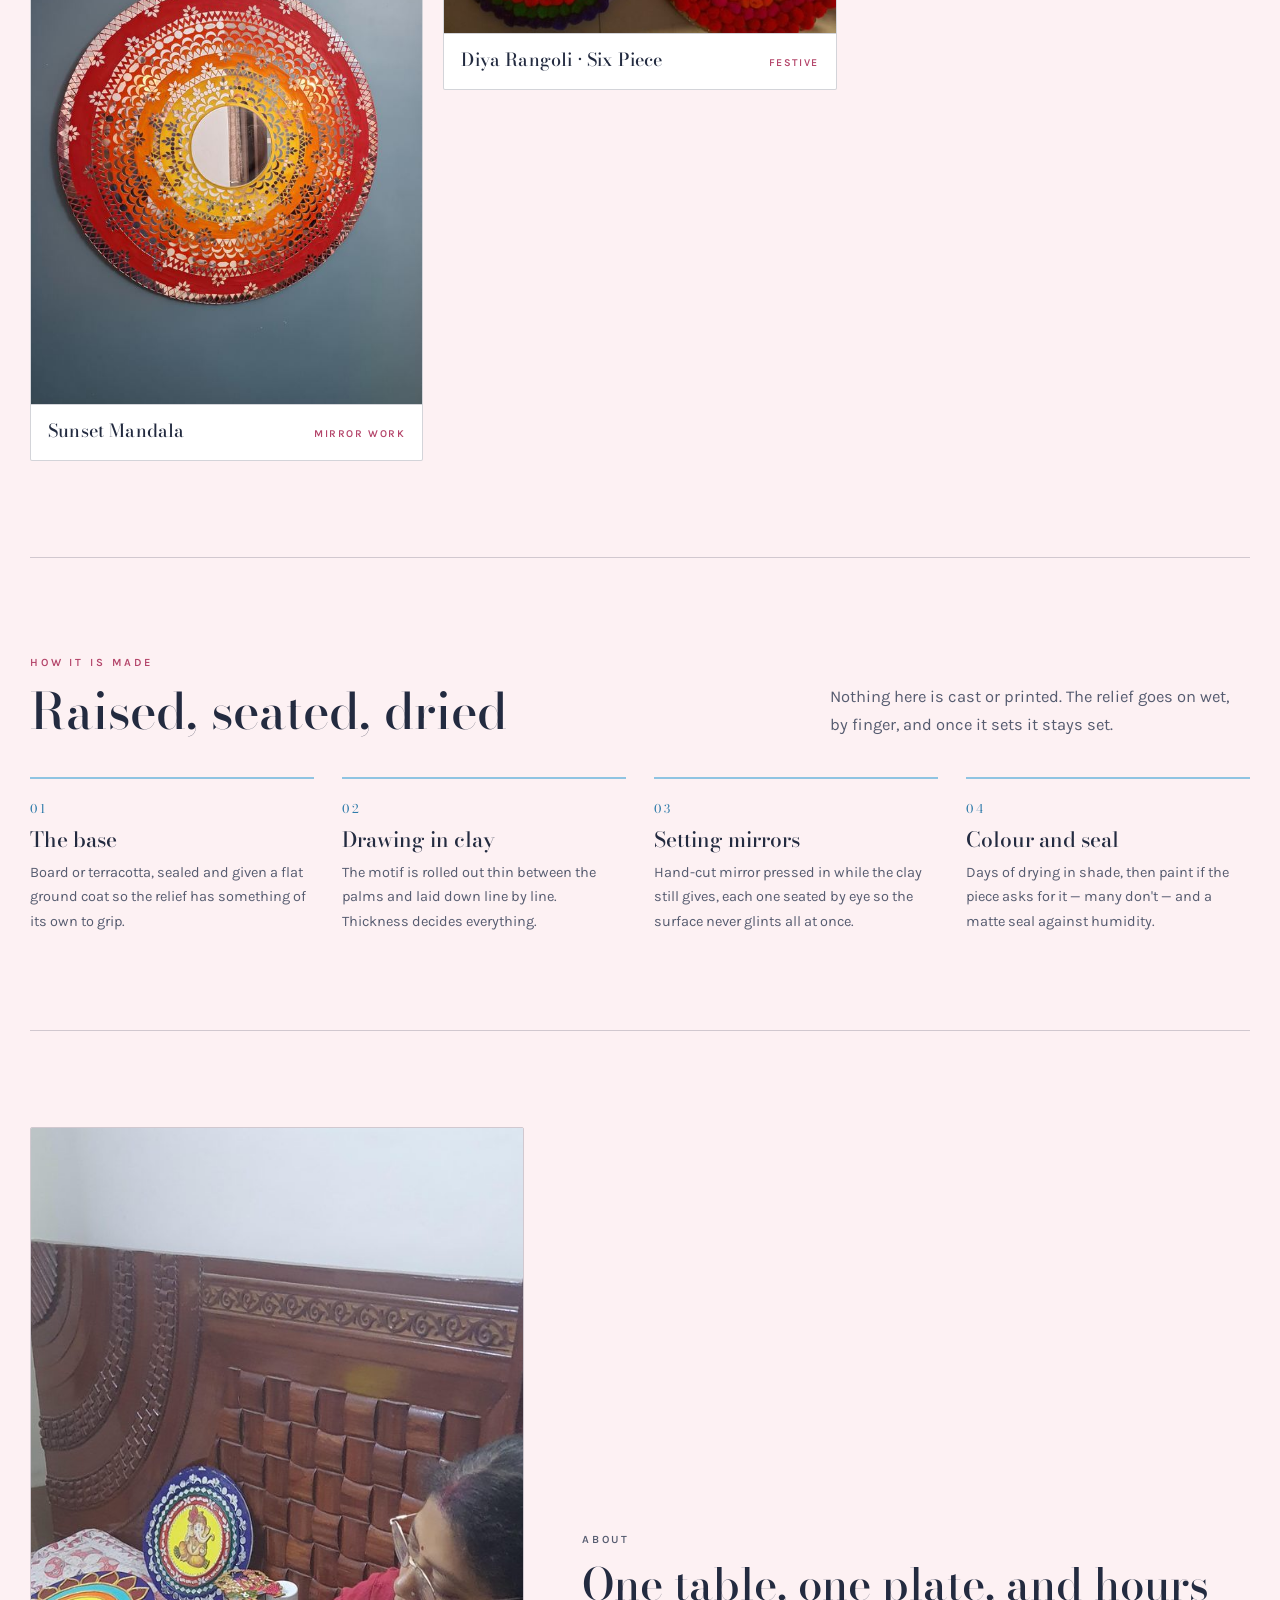
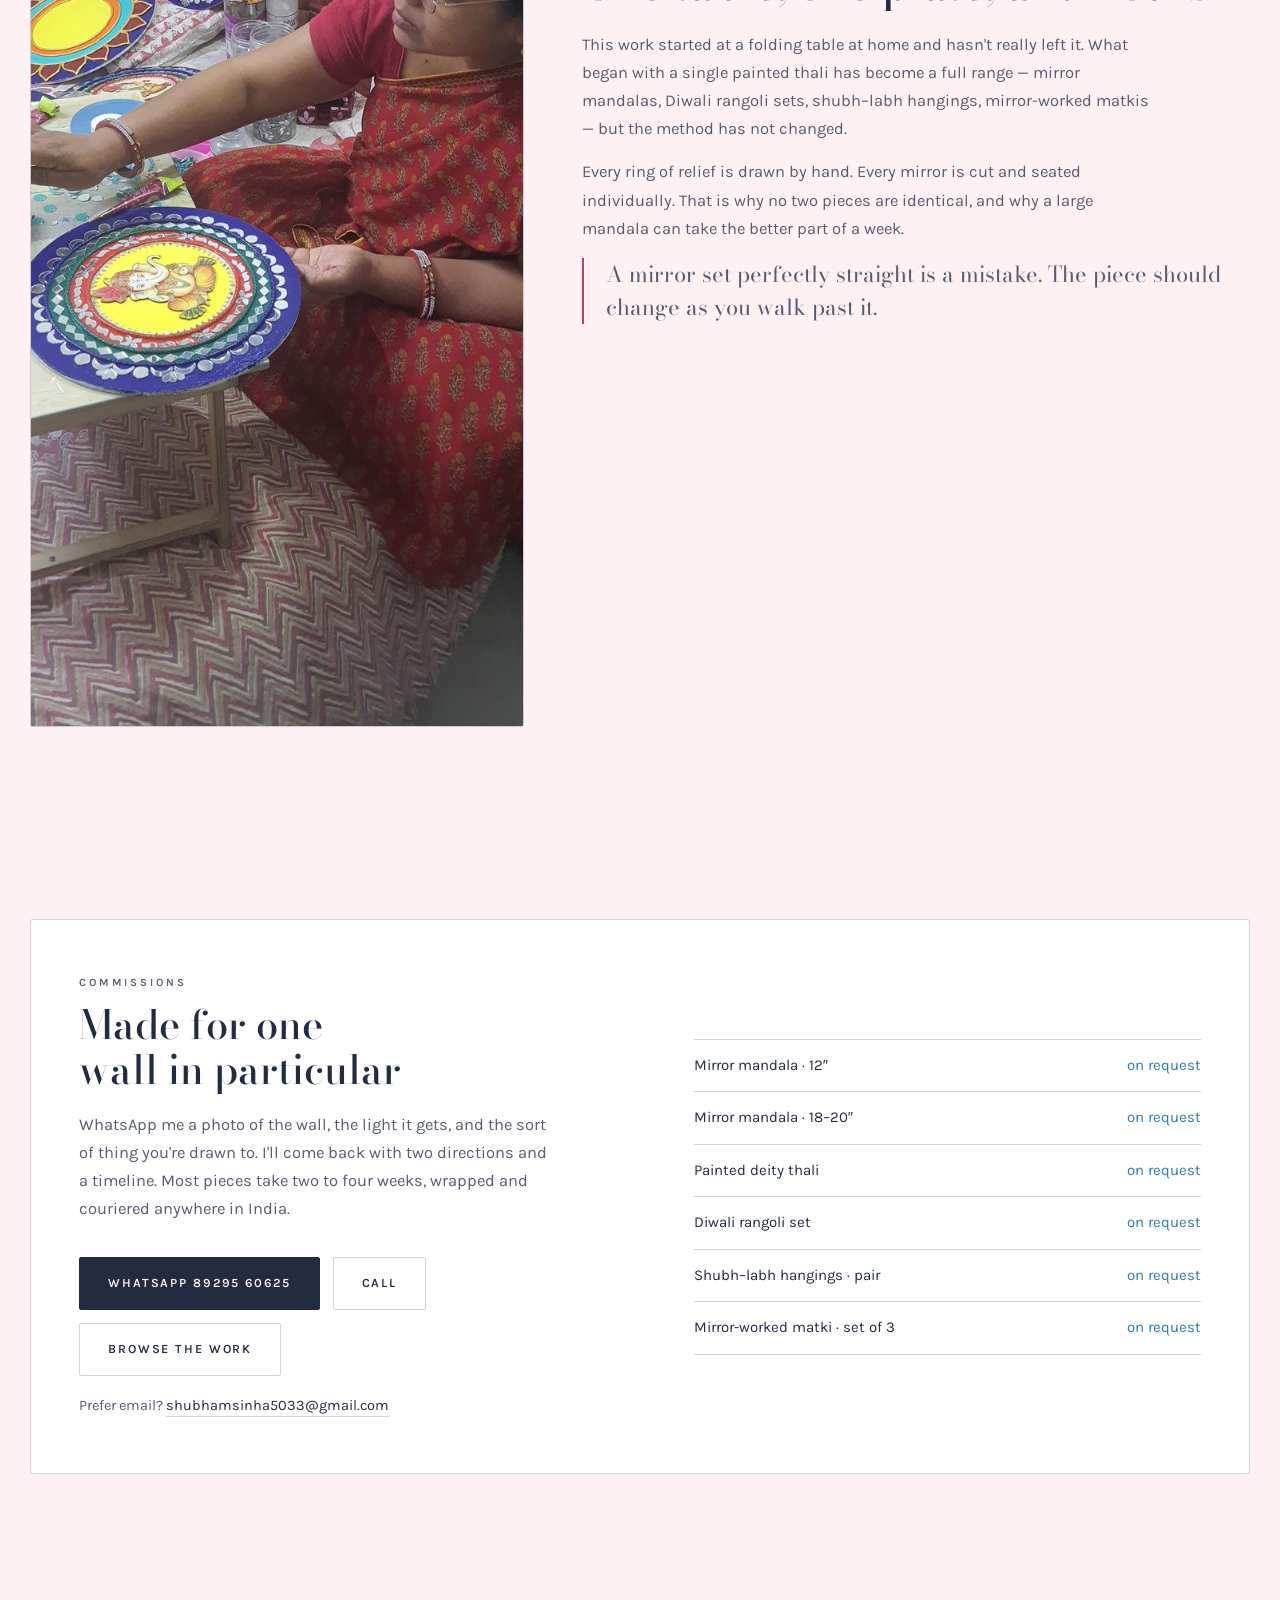
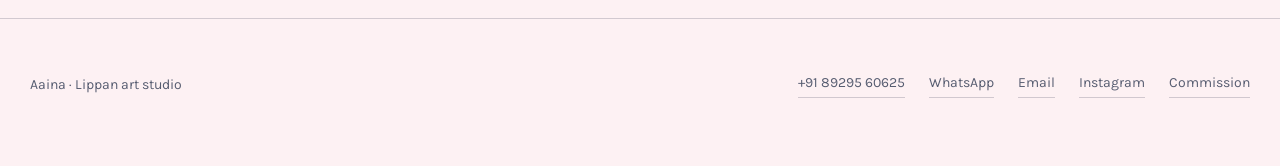
==== commit 734be88c: "Add email contact alongside WhatsApp and phone Placed as a quiet line under the commission buttons r" ====
--- a/site/index.html
+++ b/site/index.html
@@ -161,6 +161,9 @@
   display:grid;grid-template-columns:1.05fr .95fr;gap:54px;align-items:center}
 .comm h2{font-size:clamp(28px,3.4vw,40px);margin:10px 0 18px}
 .comm>div>p{color:var(--dim);max-width:48ch}
+.or-email{margin-top:18px;font-size:14.5px;color:var(--dim)}
+.or-email a{color:var(--ink);text-decoration:none;border-bottom:1px solid var(--line);padding-bottom:2px}
+.or-email a:hover{border-color:var(--rose)}
 .tiers{display:grid;gap:0}
 .tier{display:flex;justify-content:space-between;gap:20px;padding:13px 0;border-bottom:1px solid var(--line);font-size:15px}
 .tier:first-child{border-top:1px solid var(--line)}
@@ -297,6 +300,7 @@
             <a class="btn ghost" href="tel:+918929560625">Call</a>
             <a class="btn ghost" href="#work">Browse the work</a>
           </div>
+          <p class="or-email">Prefer email? <a href="mailto:shubhamsinha5033@gmail.com?subject=Lippan%20commission%20enquiry">shubhamsinha5033@gmail.com</a></p>
         </div>
         <div class="tiers">
           <div class="tier"><span>Mirror mandala · 12&Prime;</span><span>on request</span></div>
@@ -316,6 +320,7 @@
       <nav>
         <a href="tel:+918929560625">+91 89295 60625</a>
         <a href="https://wa.me/918929560625" target="_blank" rel="noopener">WhatsApp</a>
+        <a href="mailto:shubhamsinha5033@gmail.com">Email</a>
         <a href="#work">Instagram</a>
         <a href="#commission">Commission</a>
       </nav>
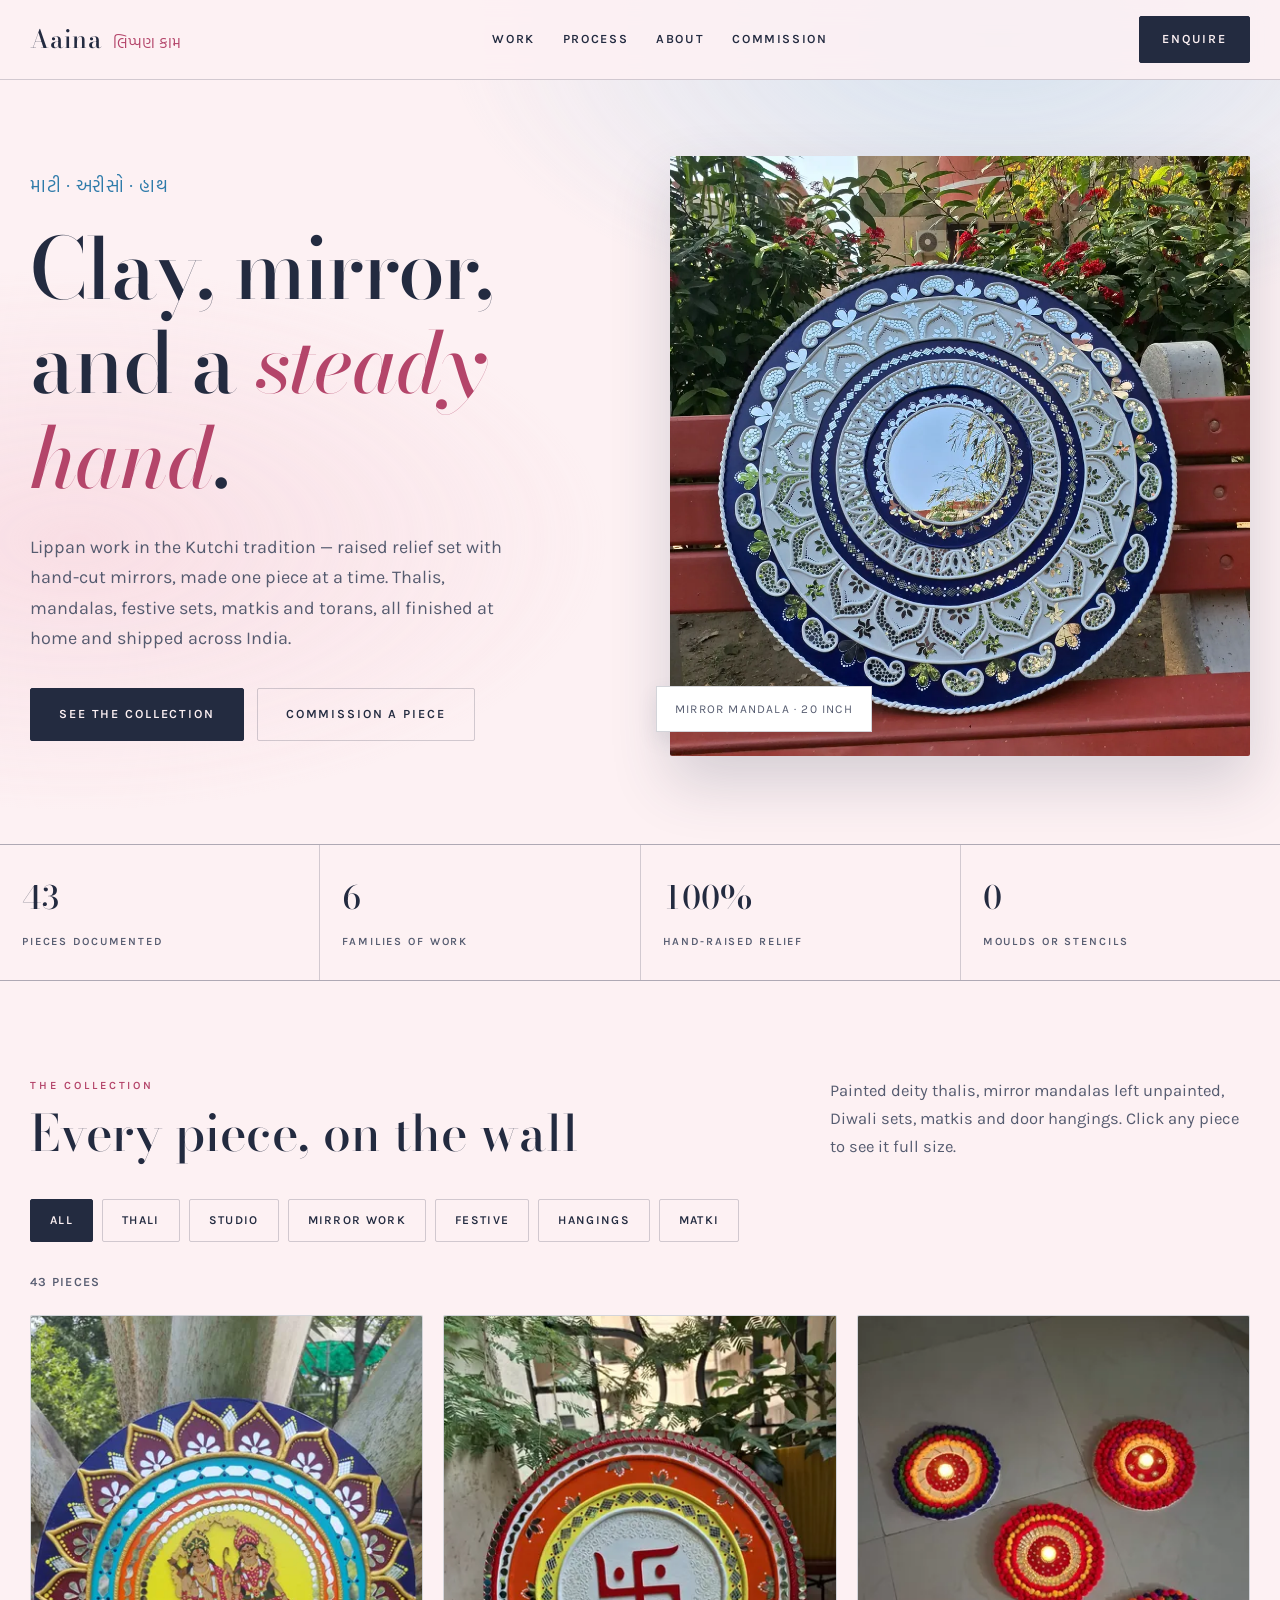
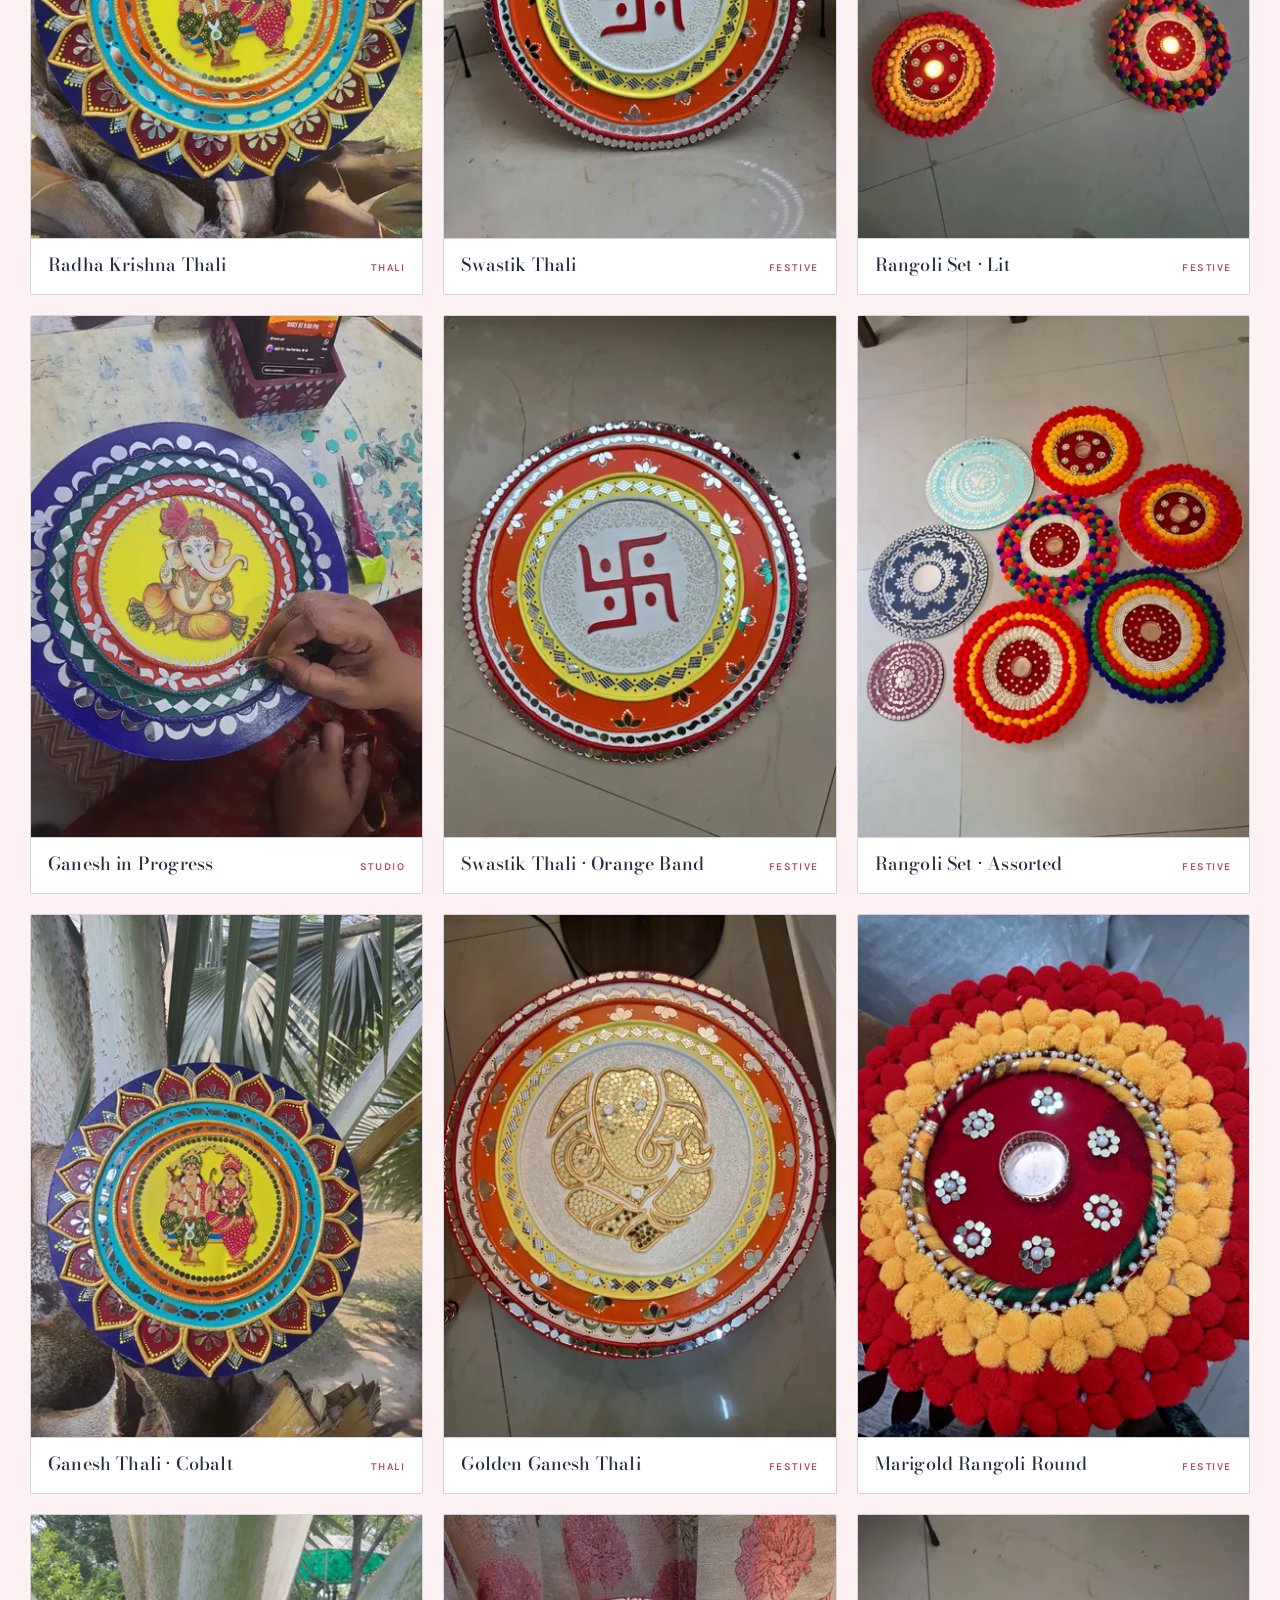
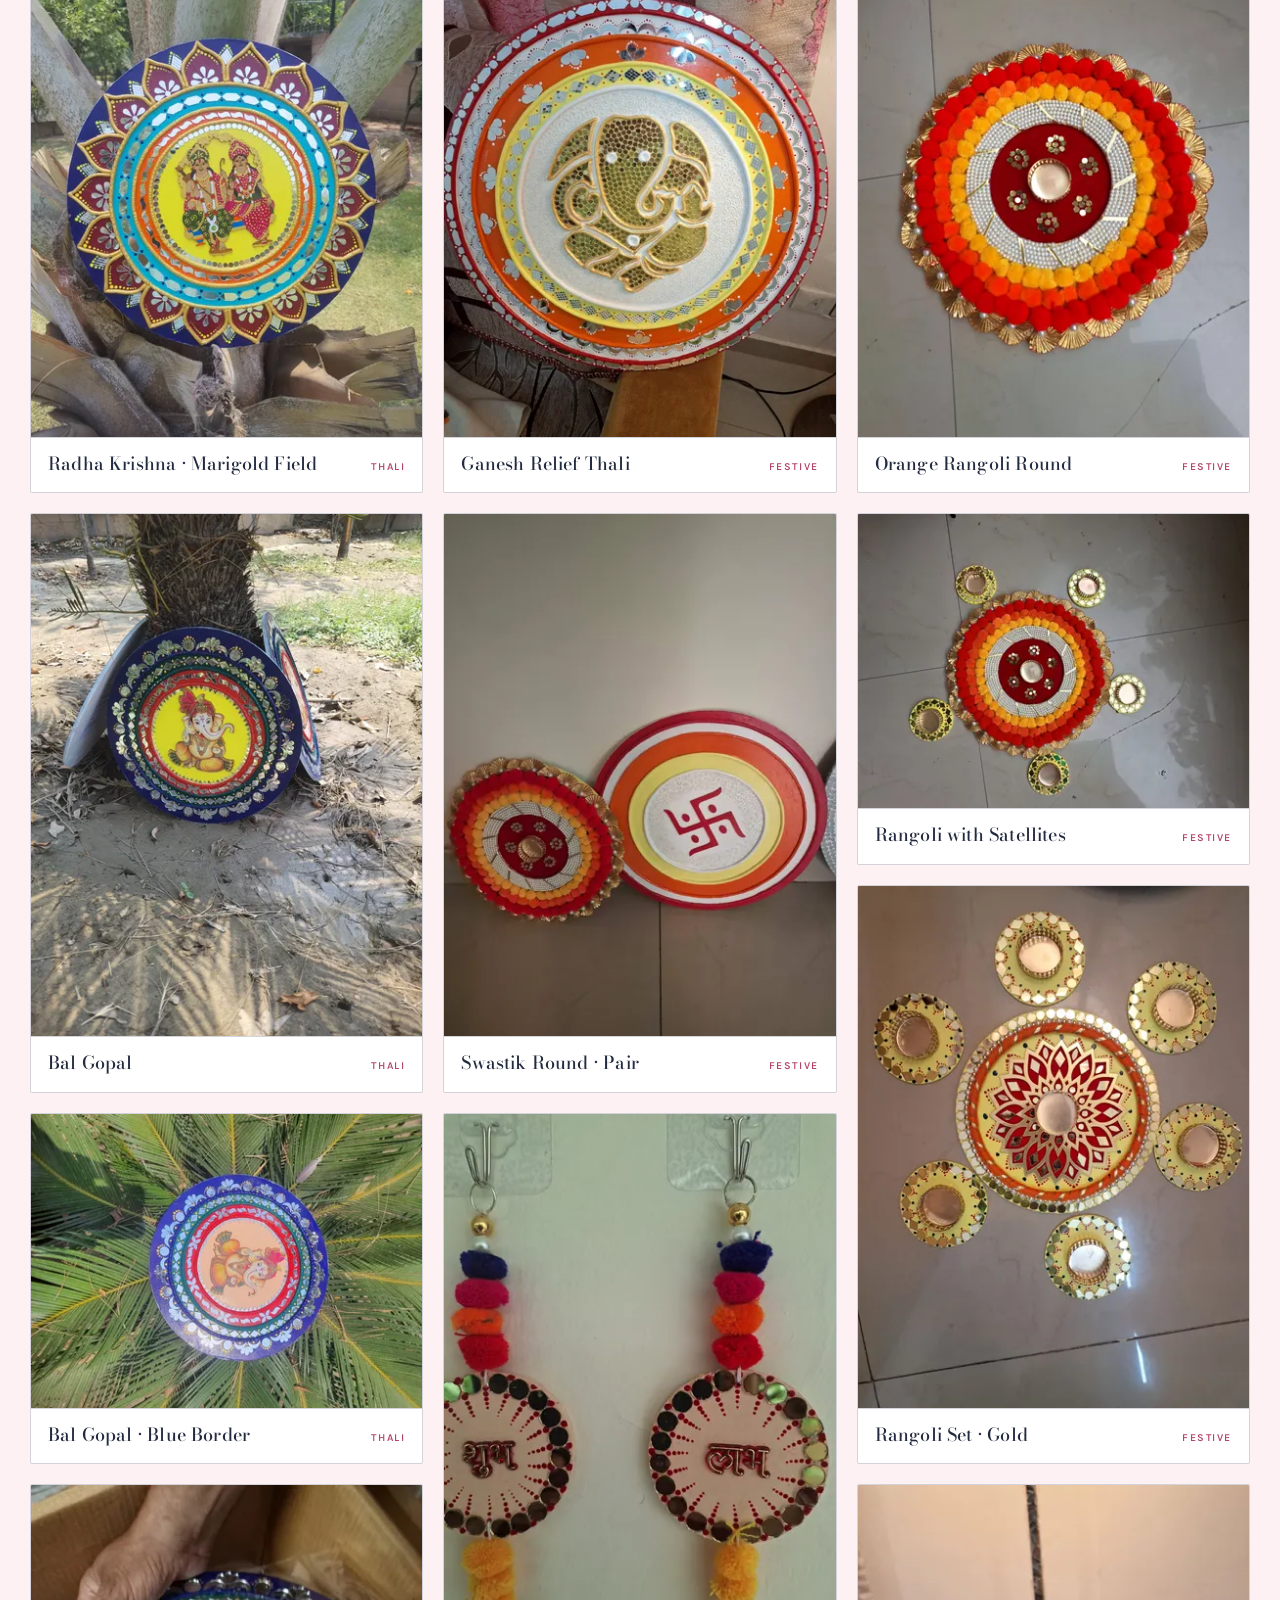
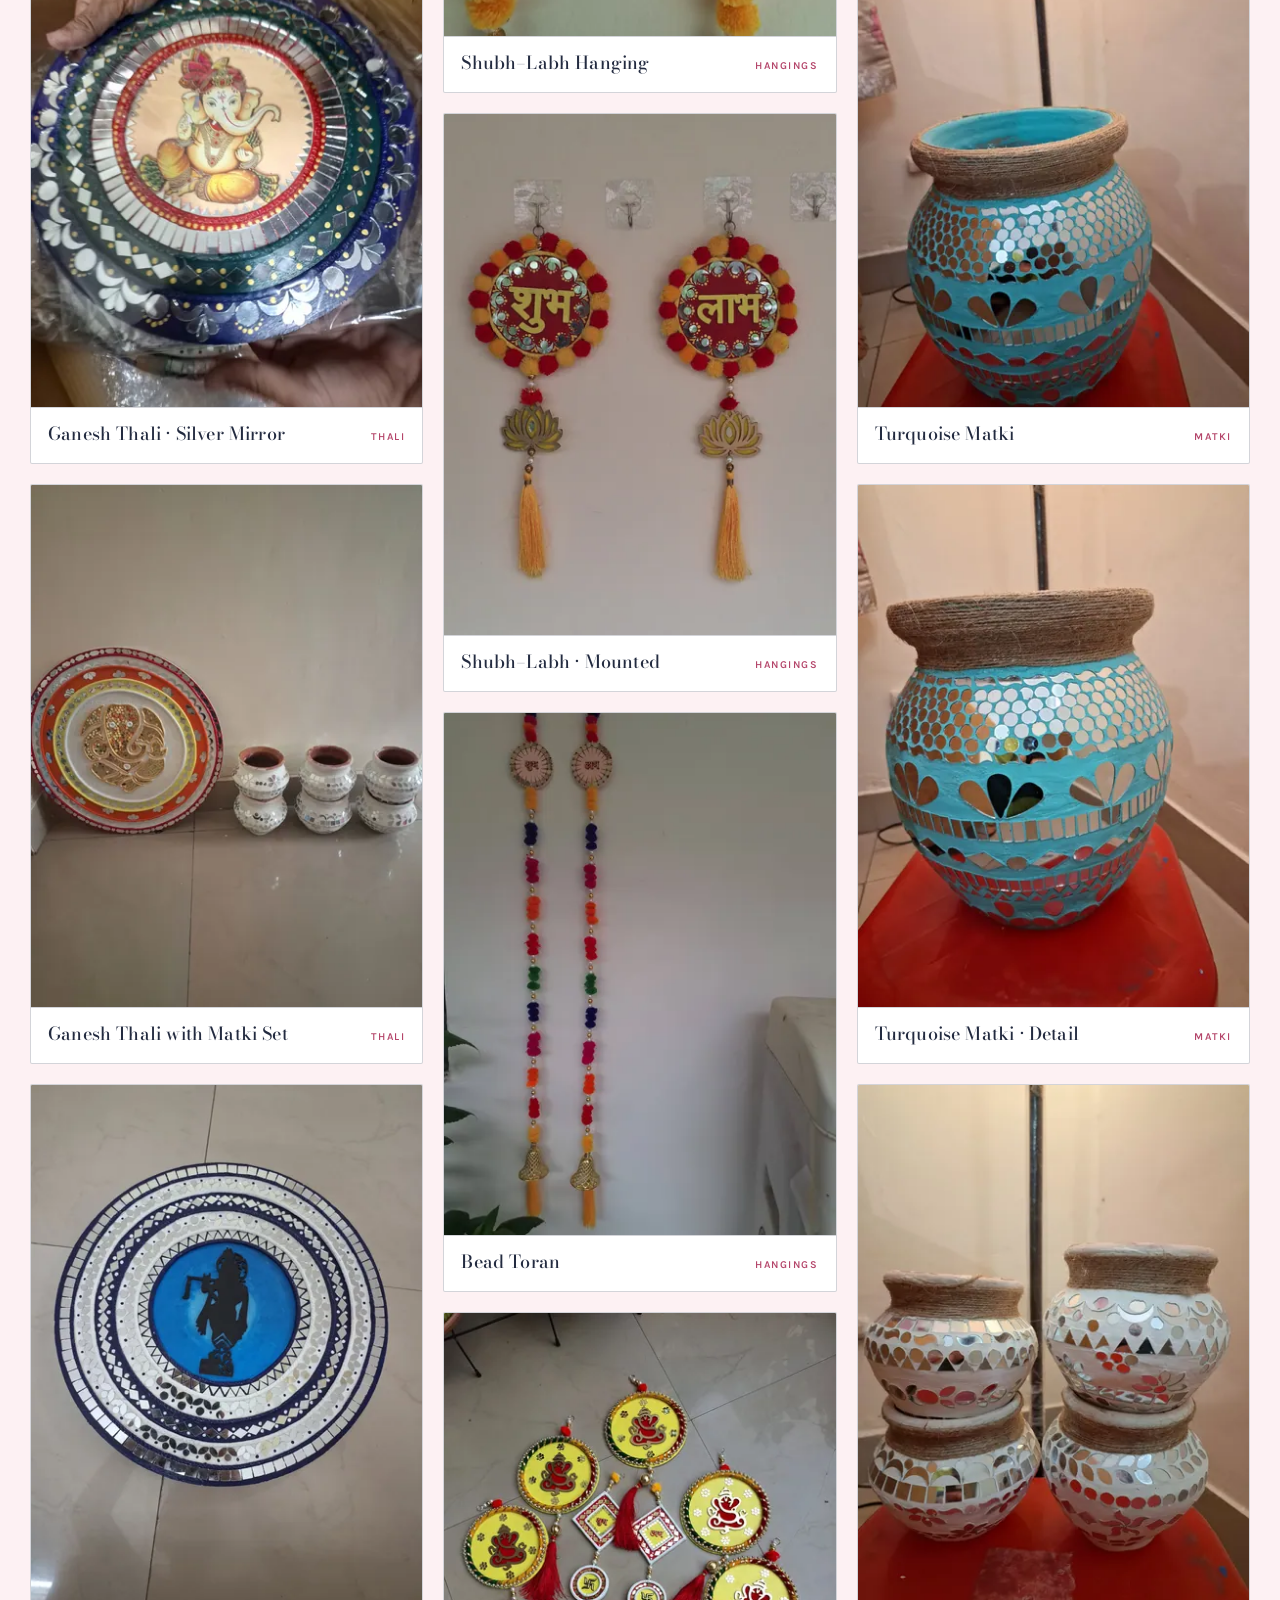
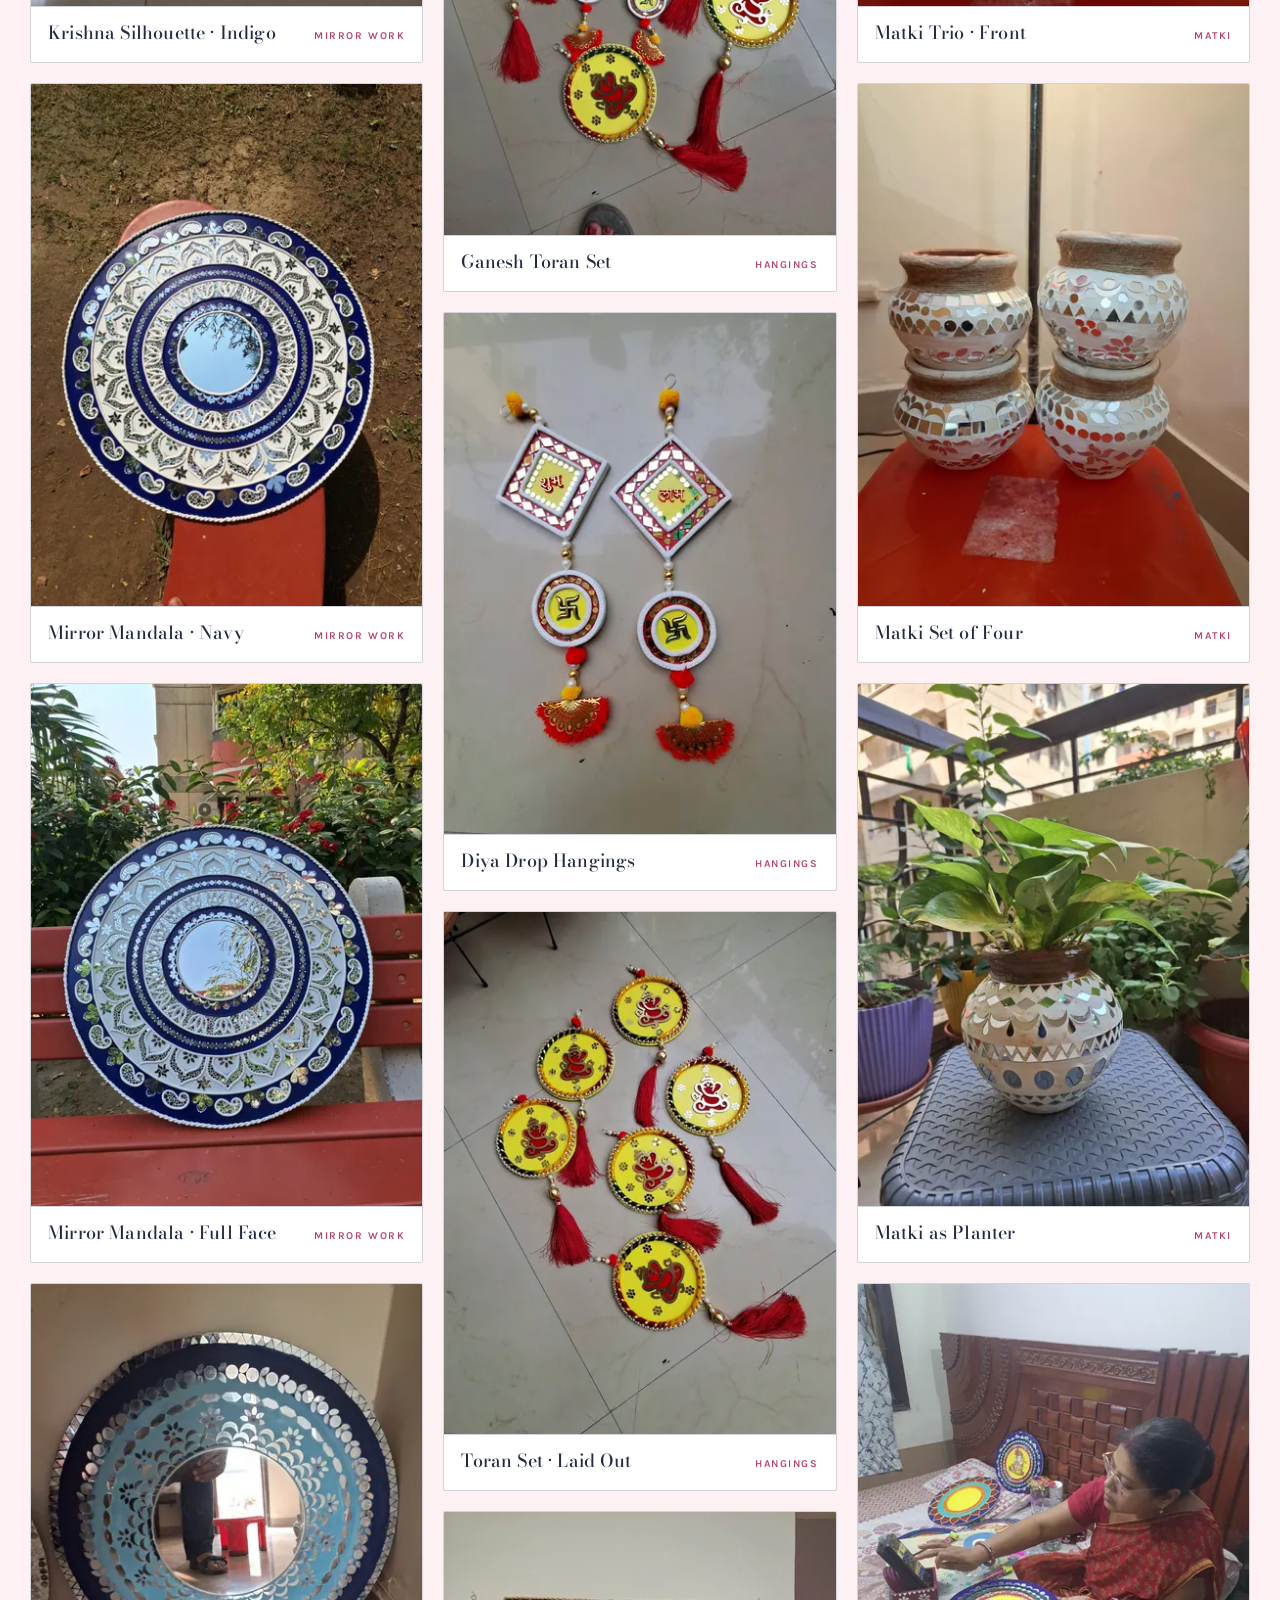
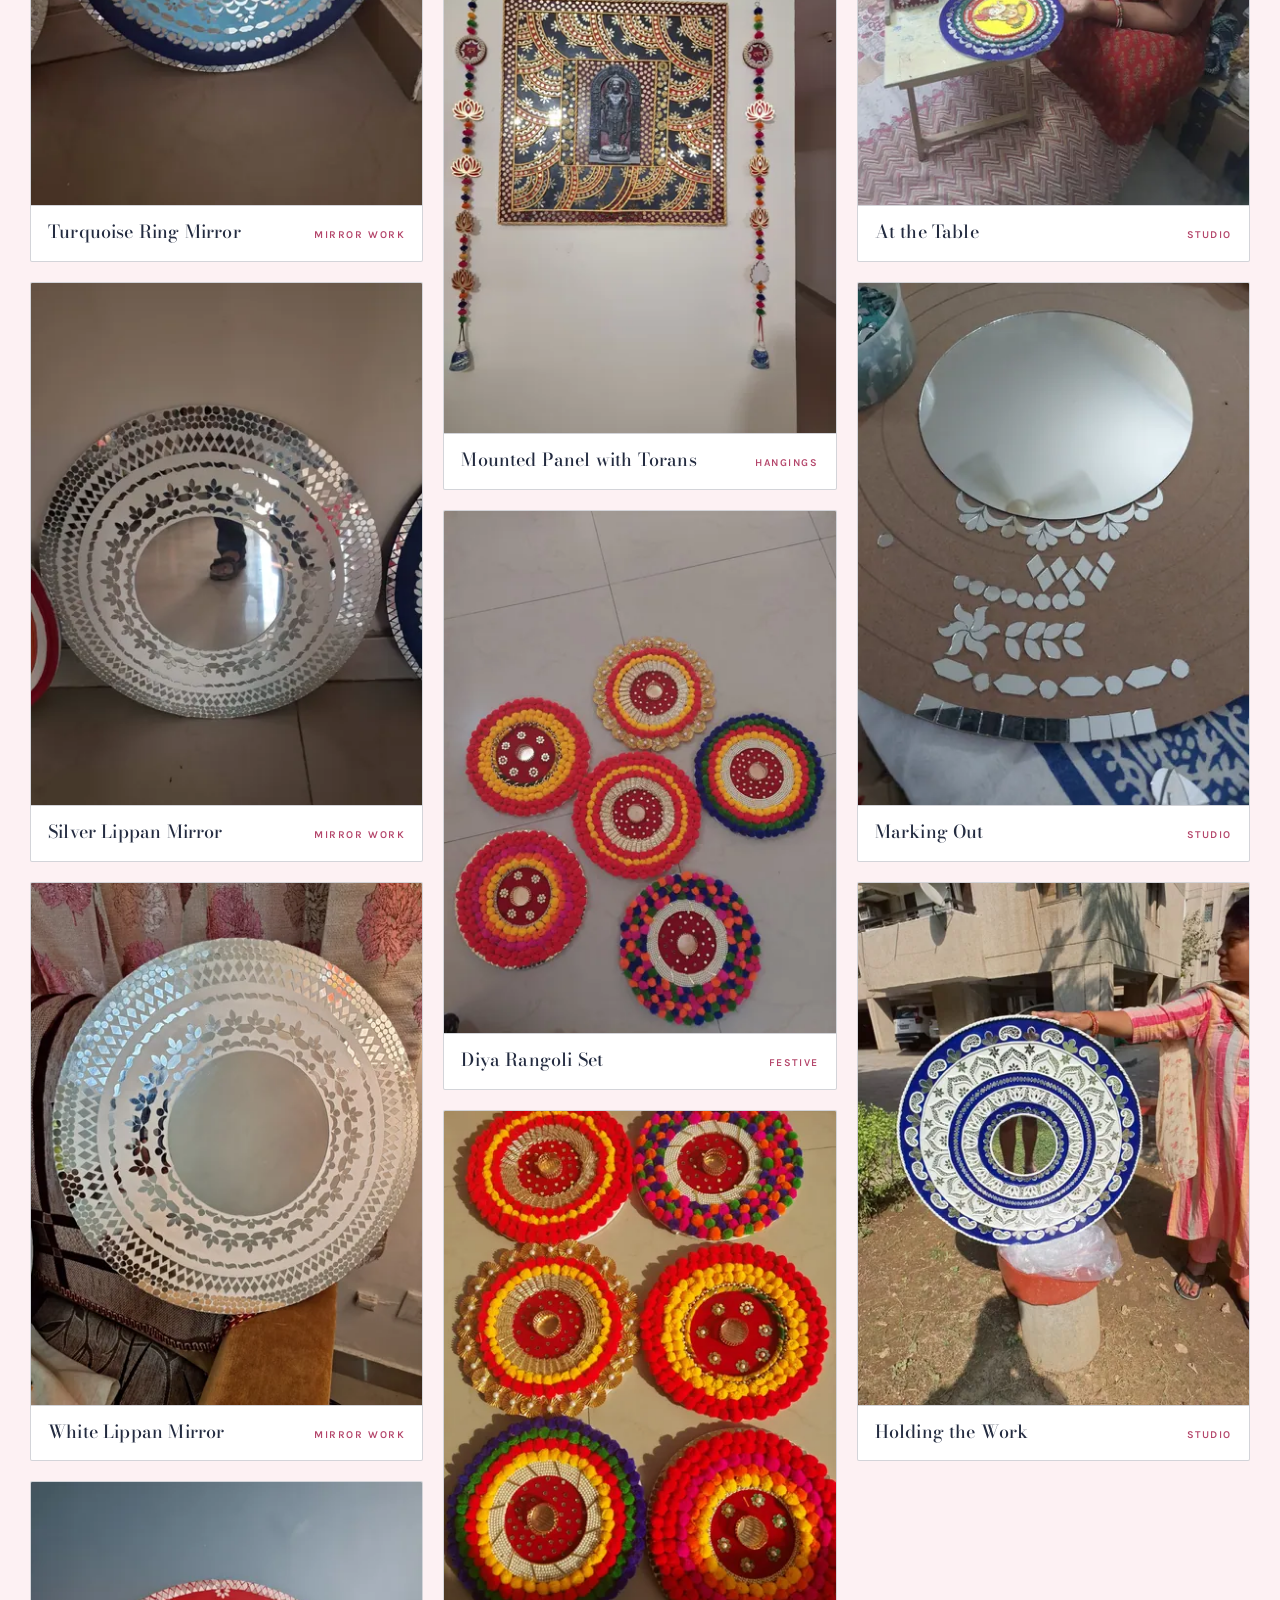
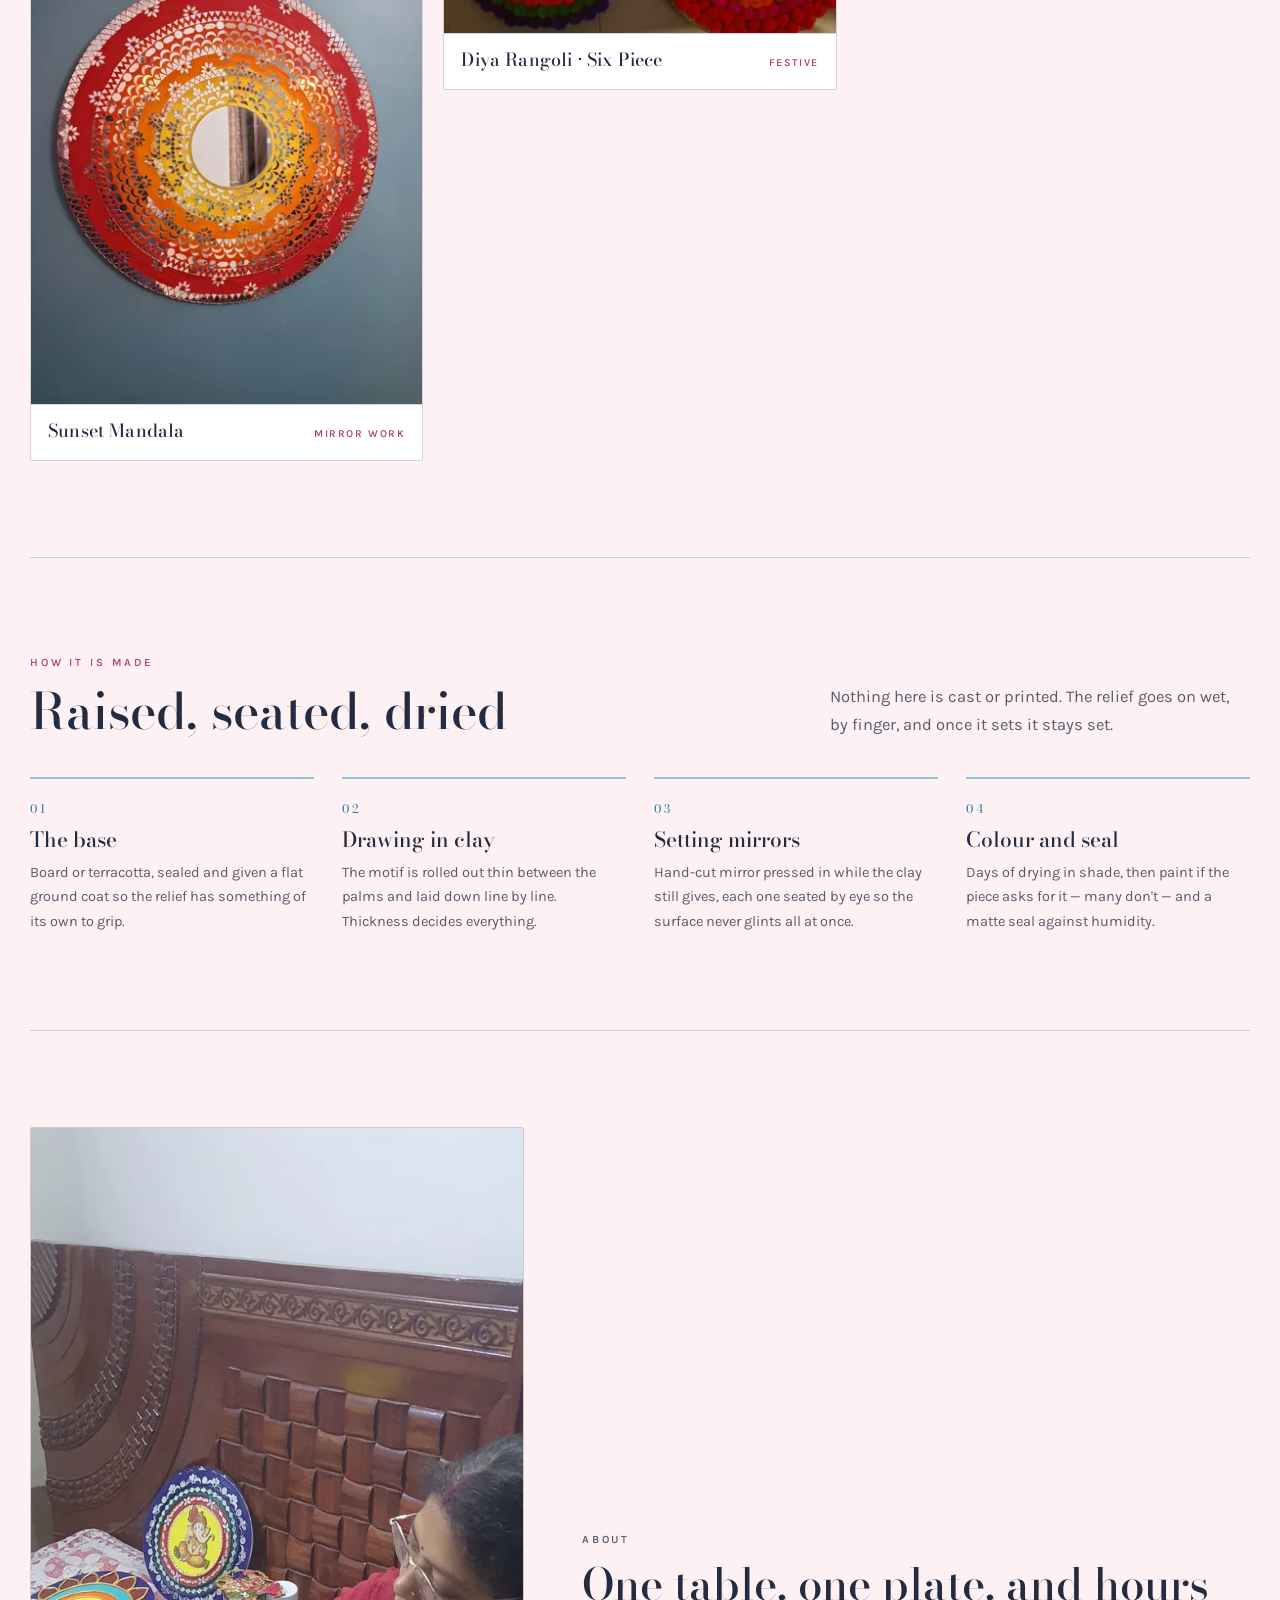
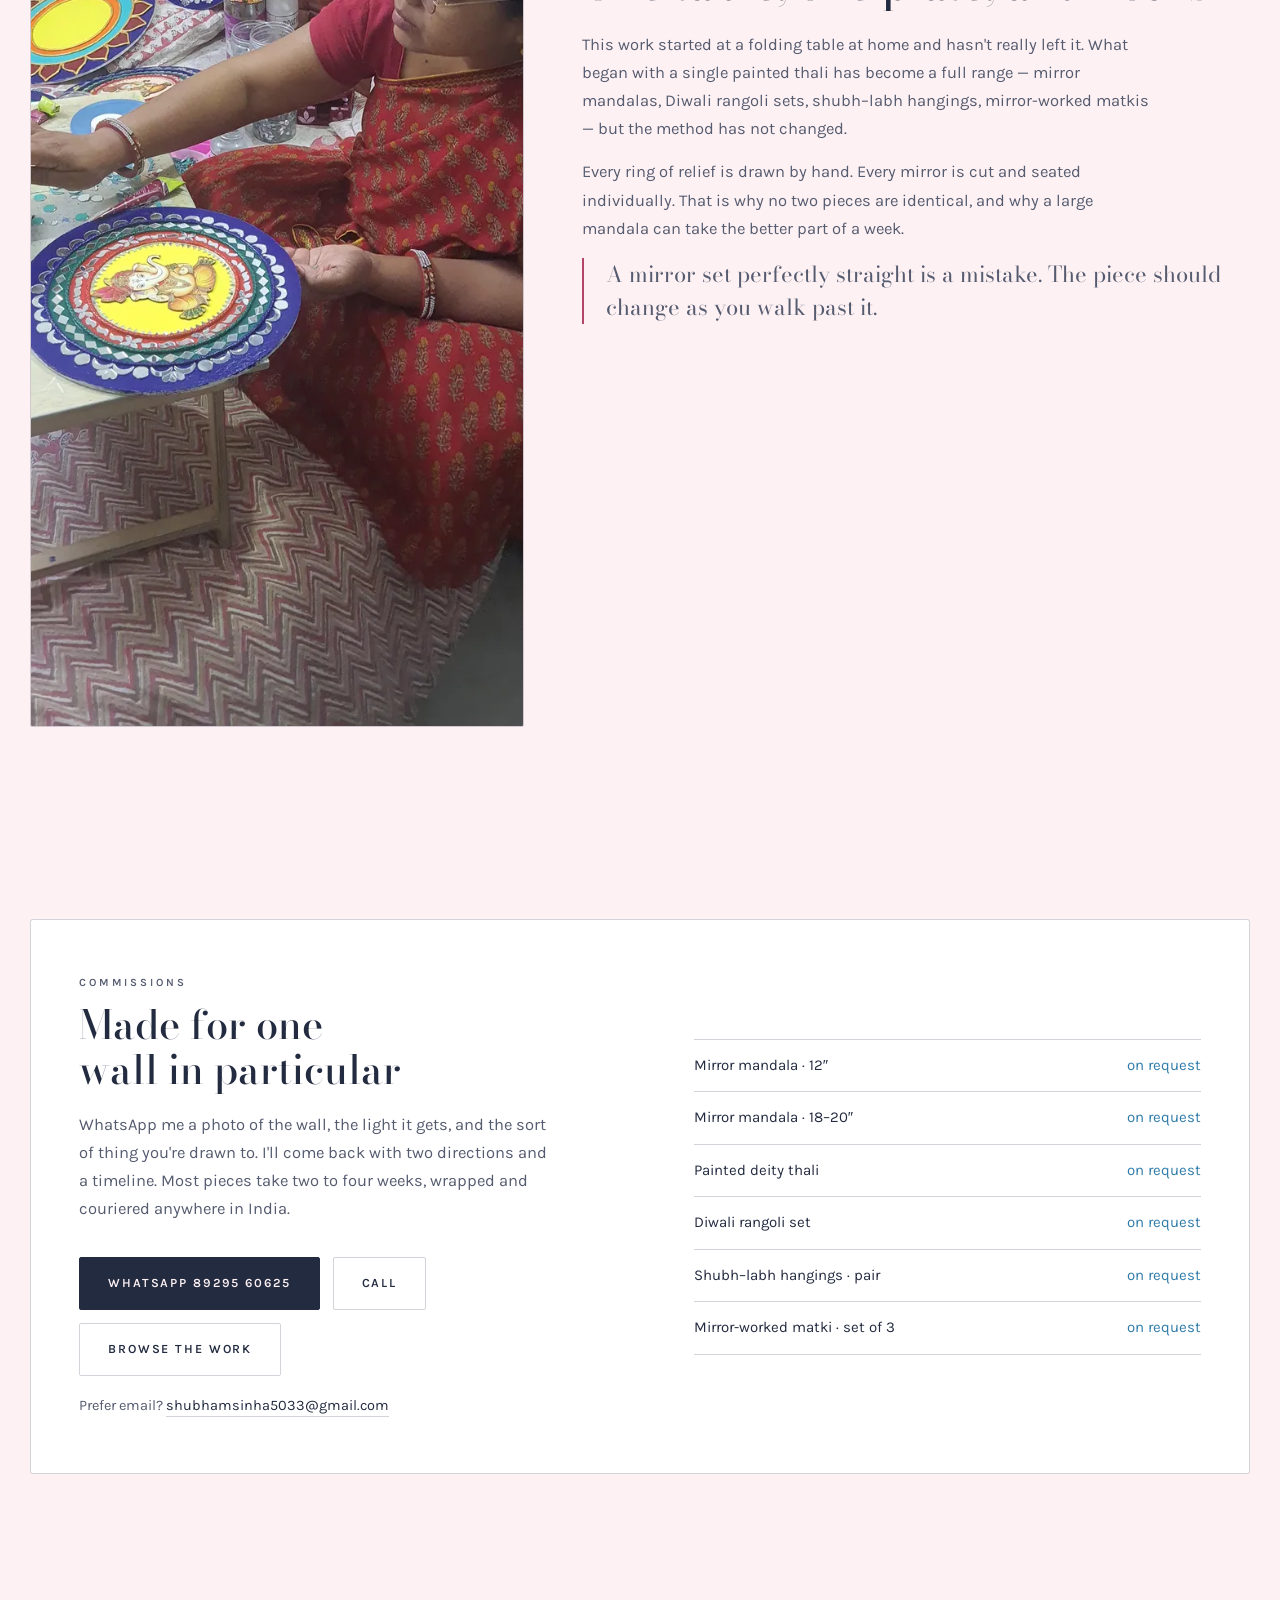
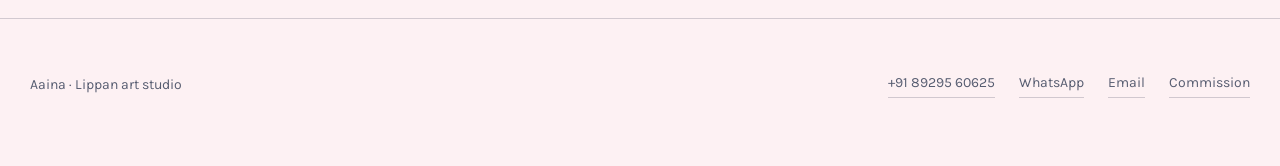
==== commit d2abb68b: "Sharper, lighter images and responsive delivery Rebuilt every image from the 4000x3000 originals ins" ====
--- a/site/index.html
+++ b/site/index.html
@@ -127,6 +127,7 @@
   background:var(--panel);border:1px solid var(--line);border-radius:2px;overflow:hidden;cursor:pointer;position:relative;
   transition:transform .45s cubic-bezier(.2,.7,.3,1),border-color .35s,box-shadow .45s}
 .card:hover,.card:focus-visible{transform:translateY(-5px);border-color:var(--sky-soft);box-shadow:0 18px 40px rgba(51,64,92,.16)}
+.card picture{display:block}
 .card img{width:100%;background:var(--panel-2)}
 .card .glint{position:absolute;inset:0;pointer-events:none;opacity:0;
   background:linear-gradient(104deg,transparent 40%,rgba(255,255,255,.6) 50%,transparent 60%)}
@@ -229,7 +230,11 @@
         </div>
       </div>
       <figure class="hero-fig" style="margin:0">
-        <img id="heroImg" src="img/full/p44.jpg" alt="Navy and chalk-white lippan mirror mandala" width="1200" height="1200">
+        <picture>
+          <source type="image/webp" sizes="(max-width:900px) 92vw, 46vw"
+                  srcset="img/full/p44-1100.webp 1100w, img/full/p44-1800.webp 1800w">
+          <img id="heroImg" src="img/full/p44.jpg" alt="Navy and chalk-white lippan mirror mandala" width="1200" height="1200">
+        </picture>
         <figcaption>Mirror Mandala · 20 inch</figcaption>
       </figure>
     </section>
@@ -278,7 +283,11 @@
 
     <section id="about">
       <div class="about">
-        <img src="img/full/p01.jpg" alt="Working on a lippan thali at the studio table" width="900" height="1200">
+        <picture>
+          <source type="image/webp" sizes="(max-width:880px) 92vw, 38vw"
+                  srcset="img/full/p01-1100.webp 1100w, img/full/p01-1800.webp 1800w">
+          <img src="img/full/p01.jpg" alt="Working on a lippan thali at the studio table" width="900" height="1200">
+        </picture>
         <div>
           <p class="eyebrow">About</p>
           <h2>One table, one plate, and hours</h2>
@@ -321,7 +330,6 @@
         <a href="tel:+918929560625">+91 89295 60625</a>
         <a href="https://wa.me/918929560625" target="_blank" rel="noopener">WhatsApp</a>
         <a href="mailto:shubhamsinha5033@gmail.com">Email</a>
-        <a href="#work">Instagram</a>
         <a href="#commission">Commission</a>
       </nav>
     </div>
@@ -331,7 +339,12 @@
 <div class="lb" id="lb" role="dialog" aria-modal="true" aria-label="Artwork detail">
   <button class="lb-close" id="lbClose" aria-label="Close">&#10005;</button>
   <div class="lb-inner">
-    <div class="lb-figure"><img id="lbImg" alt=""></div>
+    <div class="lb-figure">
+        <picture>
+          <source id="lbSrc" type="image/webp" sizes="(max-width:900px) 92vw, 60vw">
+          <img id="lbImg" alt="">
+        </picture>
+      </div>
     <div>
       <p class="eyebrow" id="lbCat"></p>
       <h3 id="lbTitle"></h3>
@@ -376,7 +389,11 @@
     view.length+(view.length===1?" piece":" pieces")+(cat==="All"?"":" · "+cat);
   gallery.innerHTML=view.map((w,i)=>`
     <button class="card reveal" data-i="${i}" aria-label="${w.t}">
-      <img src="img/thumb/${w.s}.jpg" alt="${w.t}" loading="lazy" style="aspect-ratio:${w.r}">
+      <picture>
+        <source type="image/webp" sizes="(max-width:620px) 92vw, (max-width:1000px) 46vw, 400px"
+                srcset="img/thumb/${w.s}-400.webp 400w, img/thumb/${w.s}-800.webp 800w">
+        <img src="img/thumb/${w.s}.jpg" alt="${w.t}" loading="lazy" decoding="async" style="aspect-ratio:${w.r}">
+      </picture>
       <span class="glint"></span>
       <span class="meta"><span class="ttl">${w.t}</span><span class="cat">${w.c}</span></span>
     </button>`).join("");
@@ -395,6 +412,8 @@
 function open(i){
   cur=(i+view.length)%view.length; const w=view[cur];
   const img=document.getElementById("lbImg");
+  document.getElementById("lbSrc").srcset=
+    `img/full/${w.s}-1100.webp 1100w, img/full/${w.s}-1800.webp 1800w`;
   img.src="img/full/"+w.s+".jpg"; img.alt=w.t;
   document.getElementById("lbCat").textContent=w.c;
   document.getElementById("lbTitle").textContent=w.t;
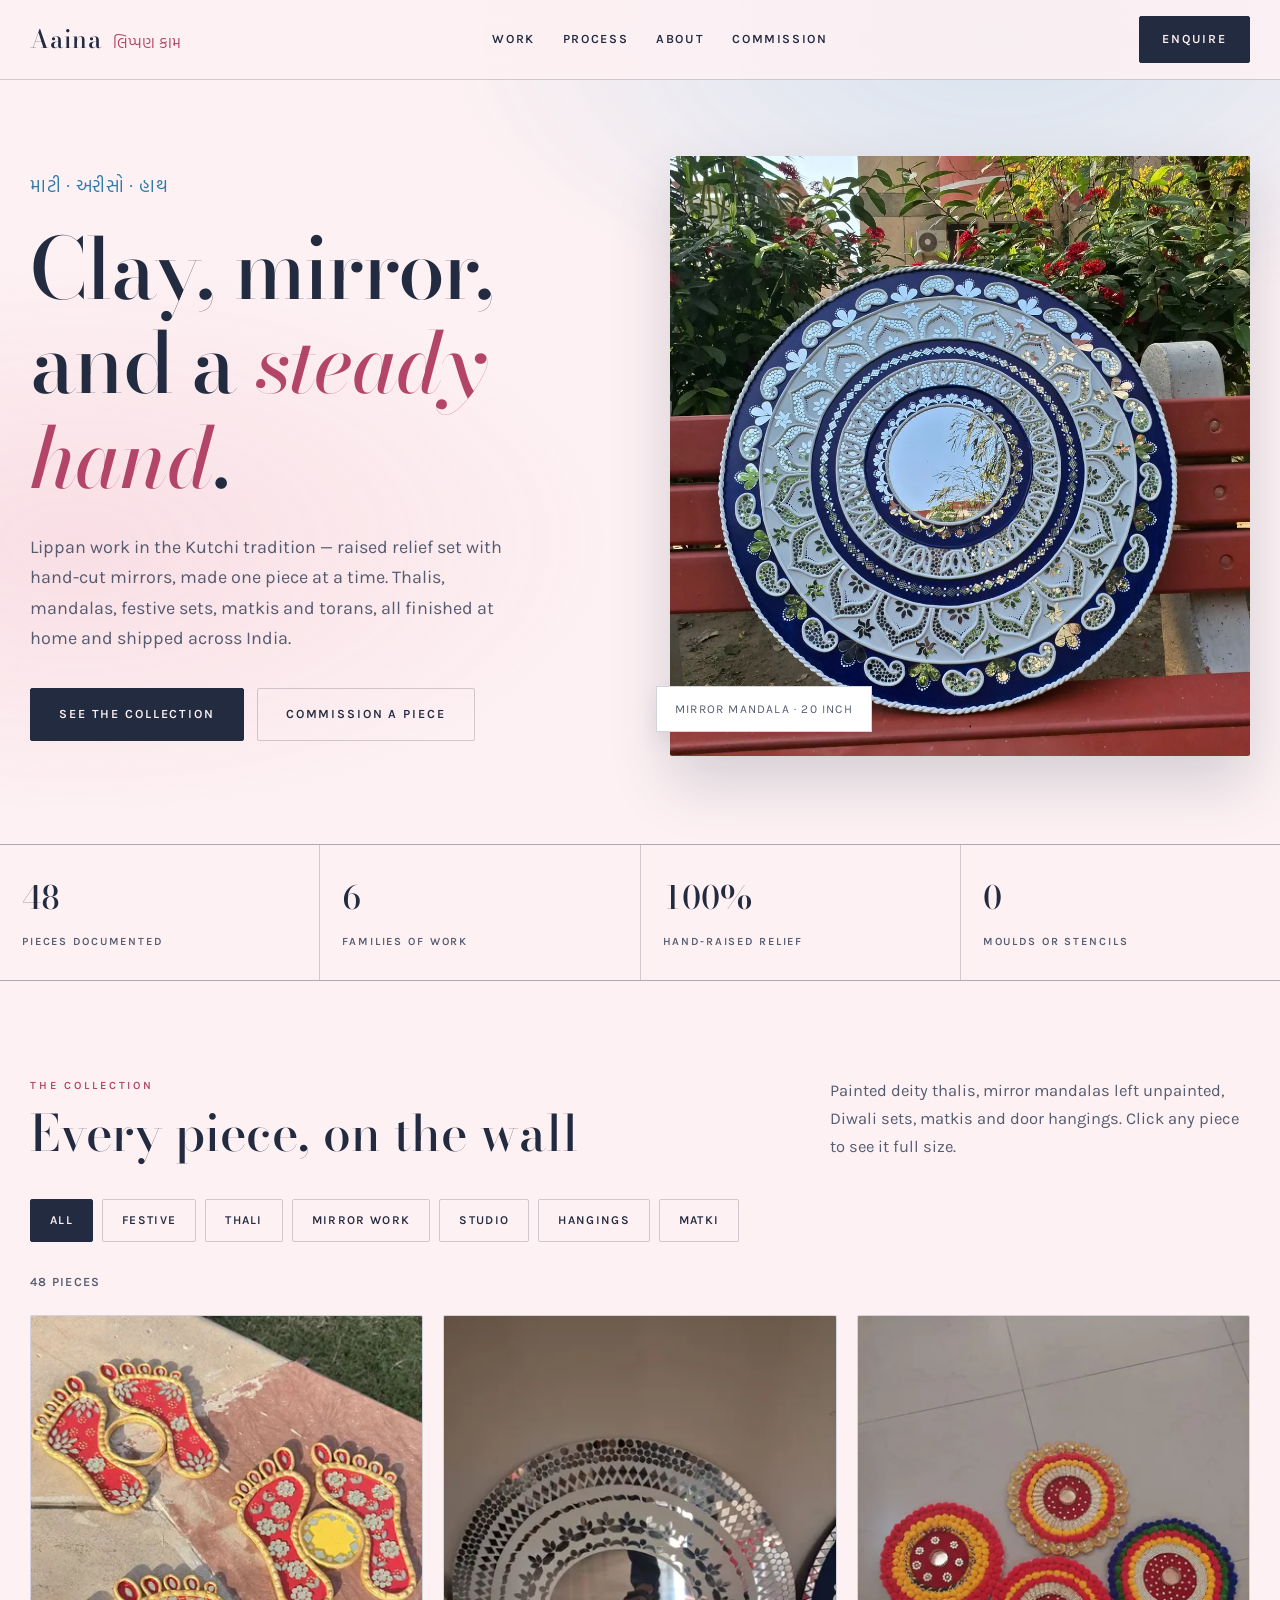
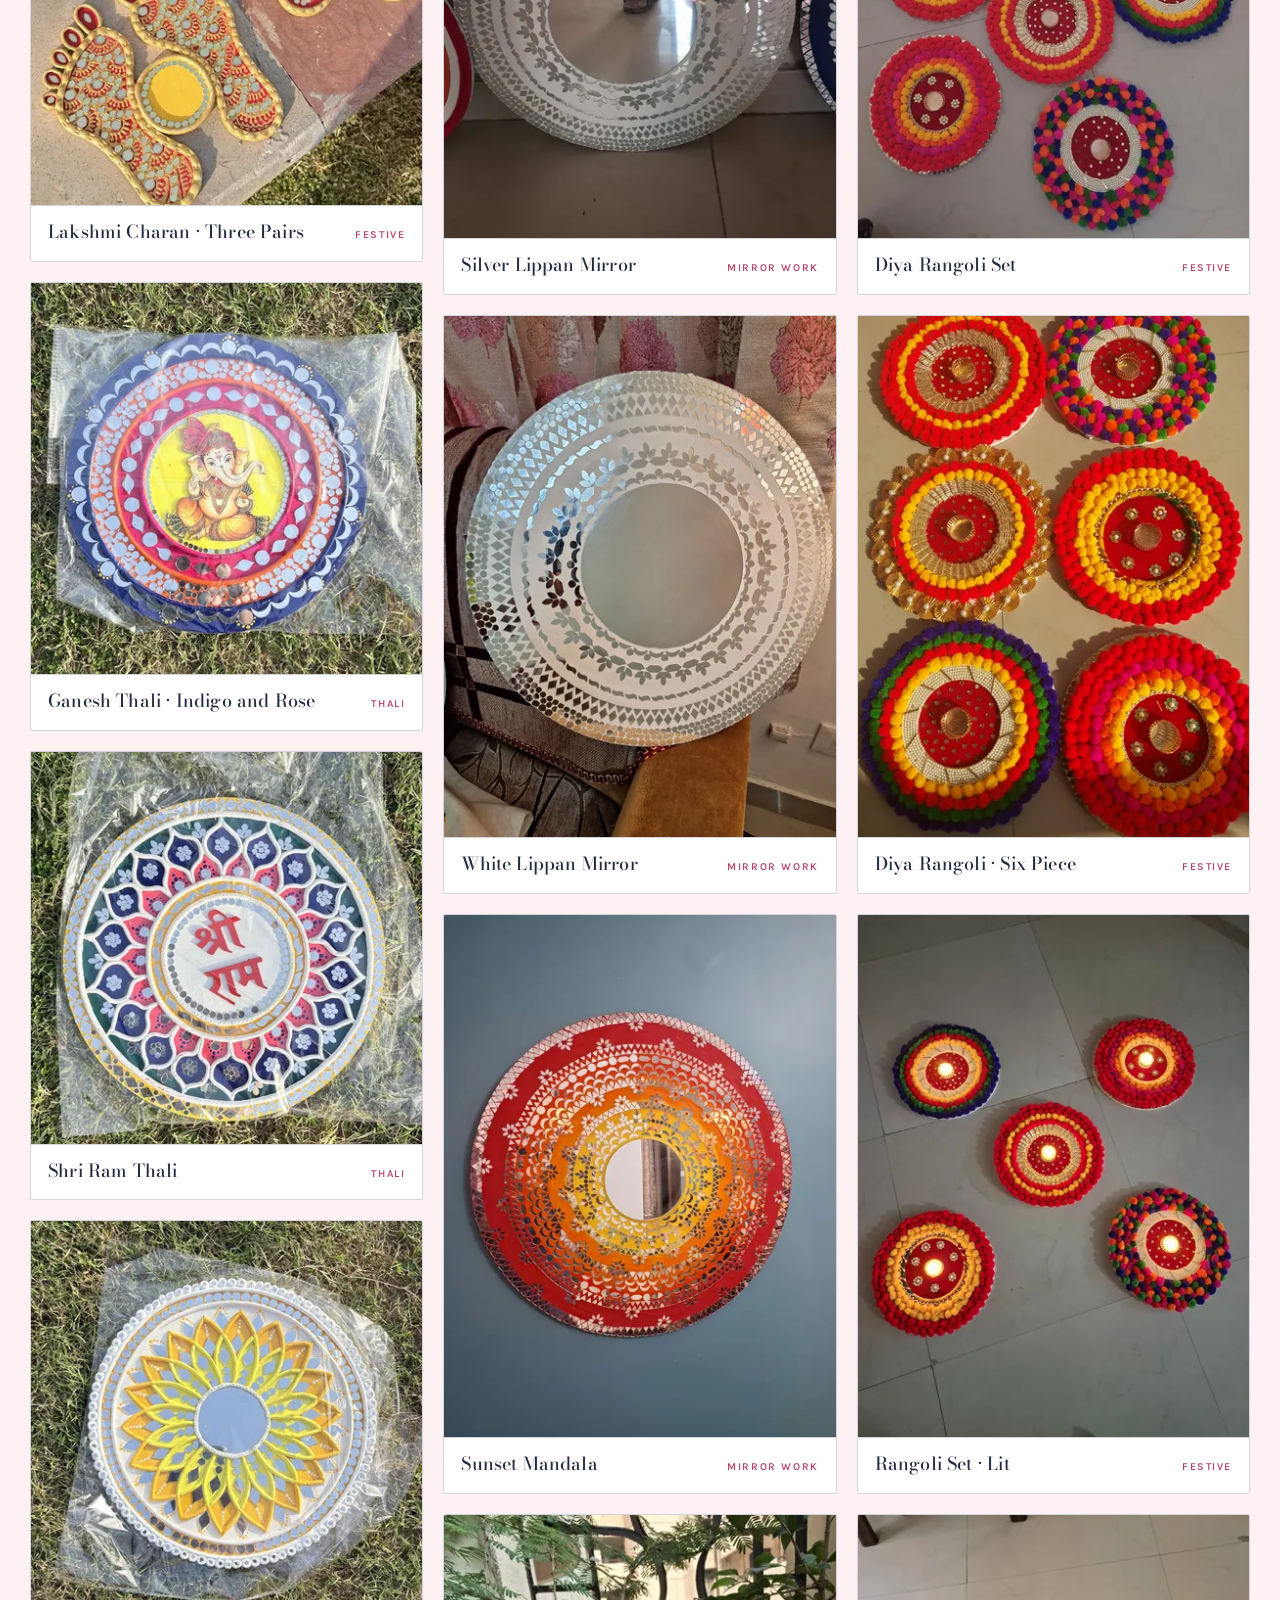
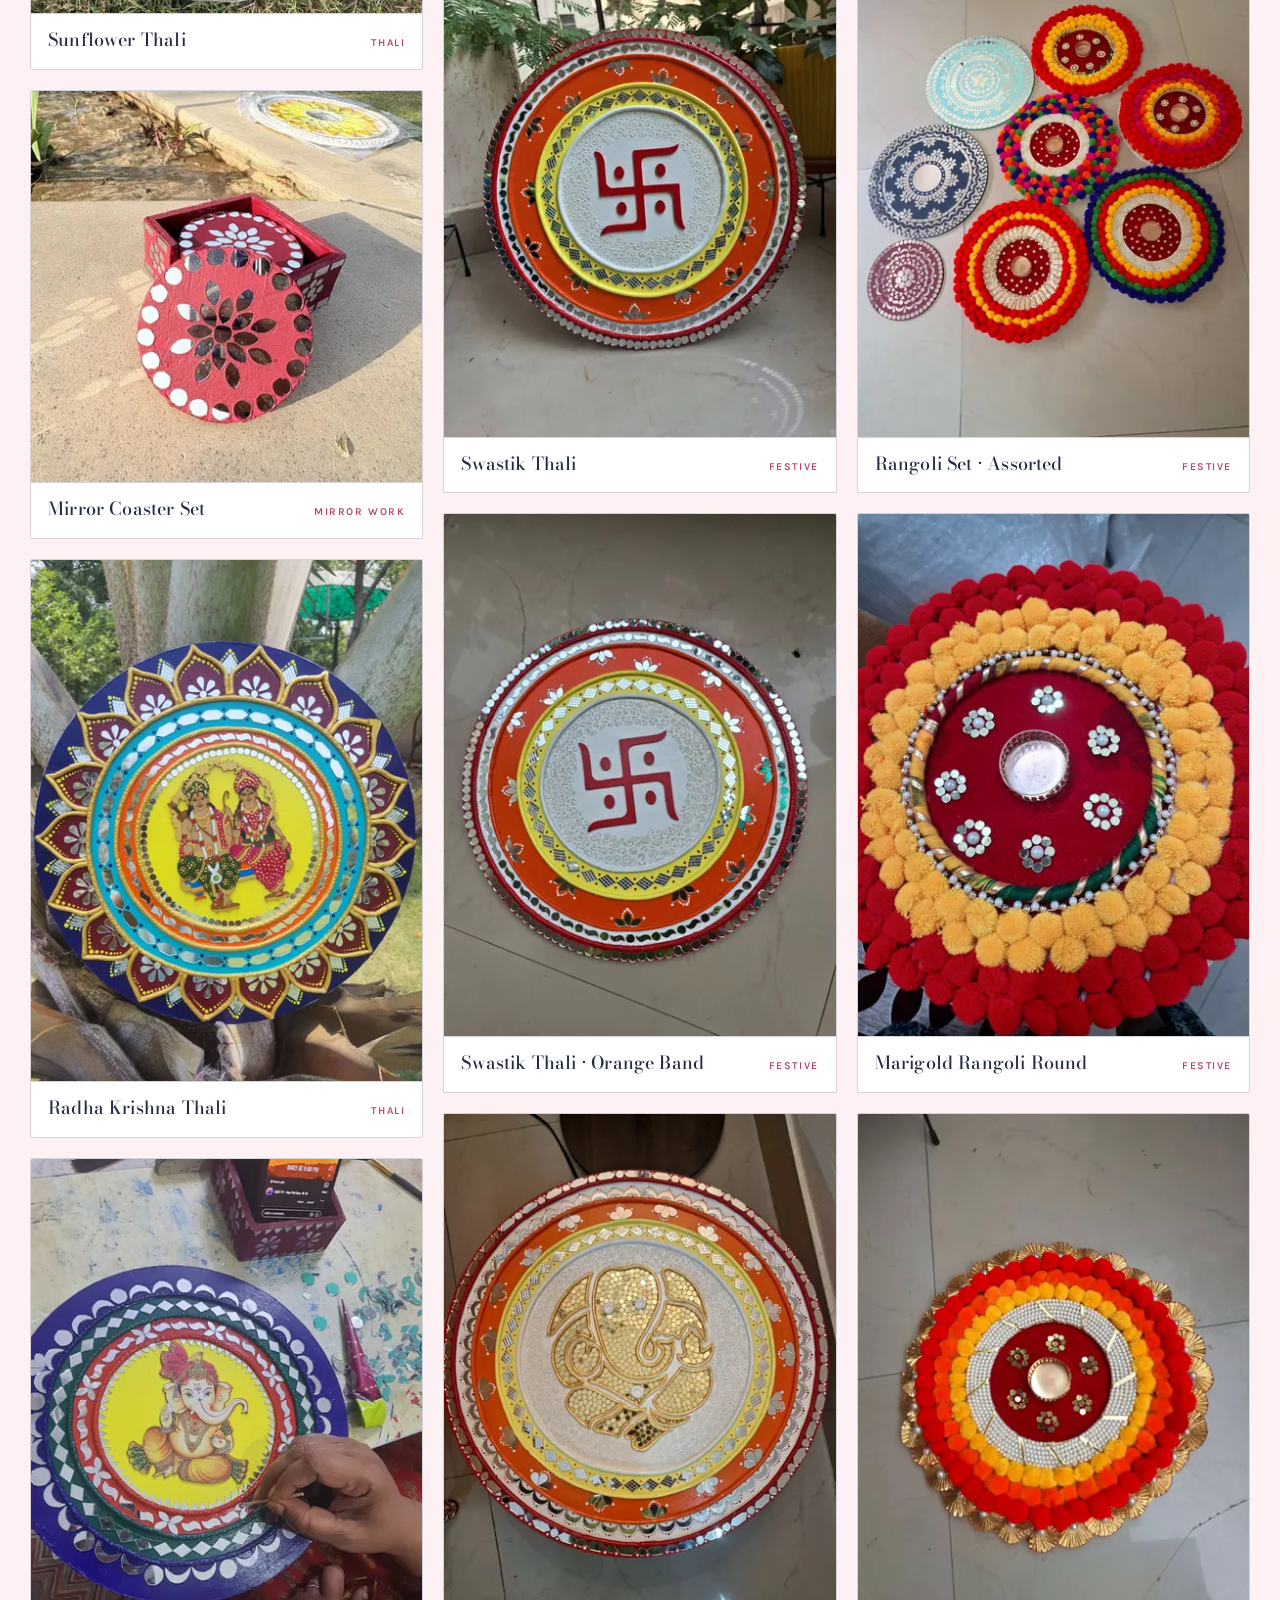
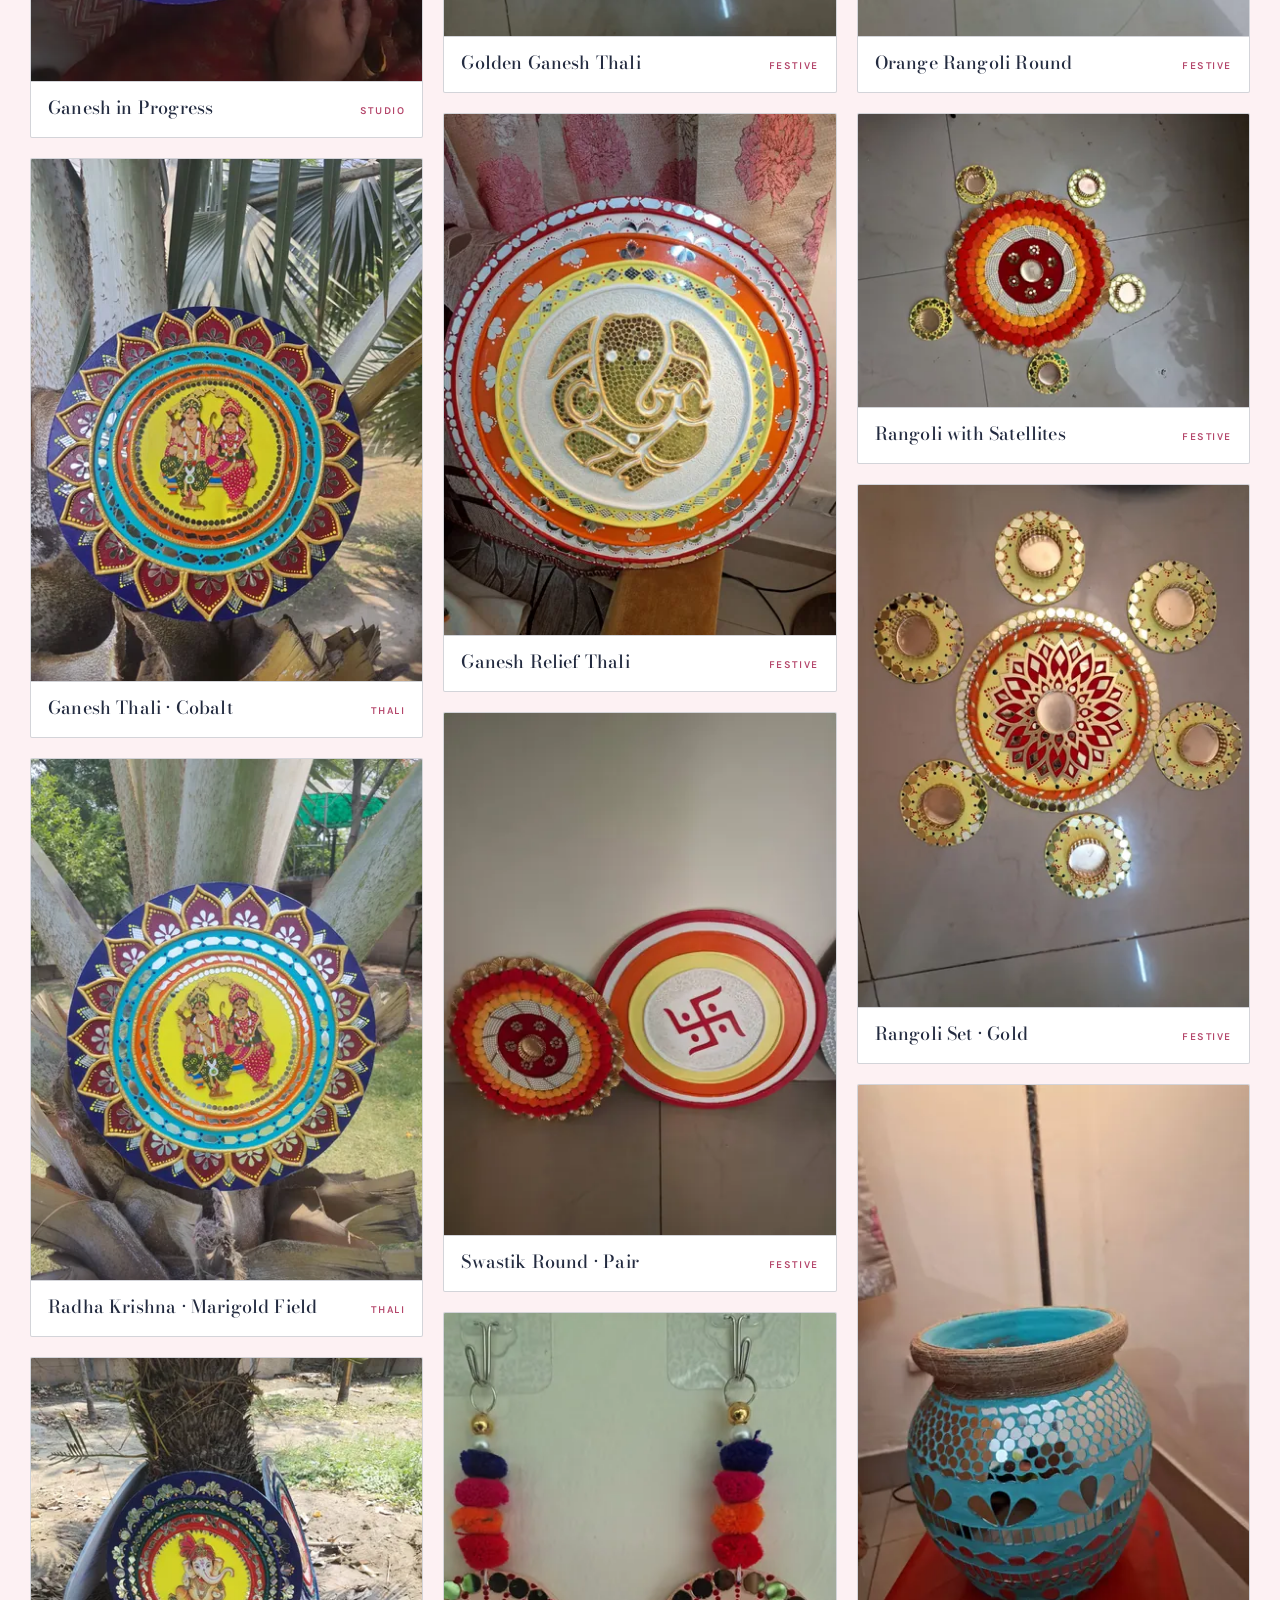
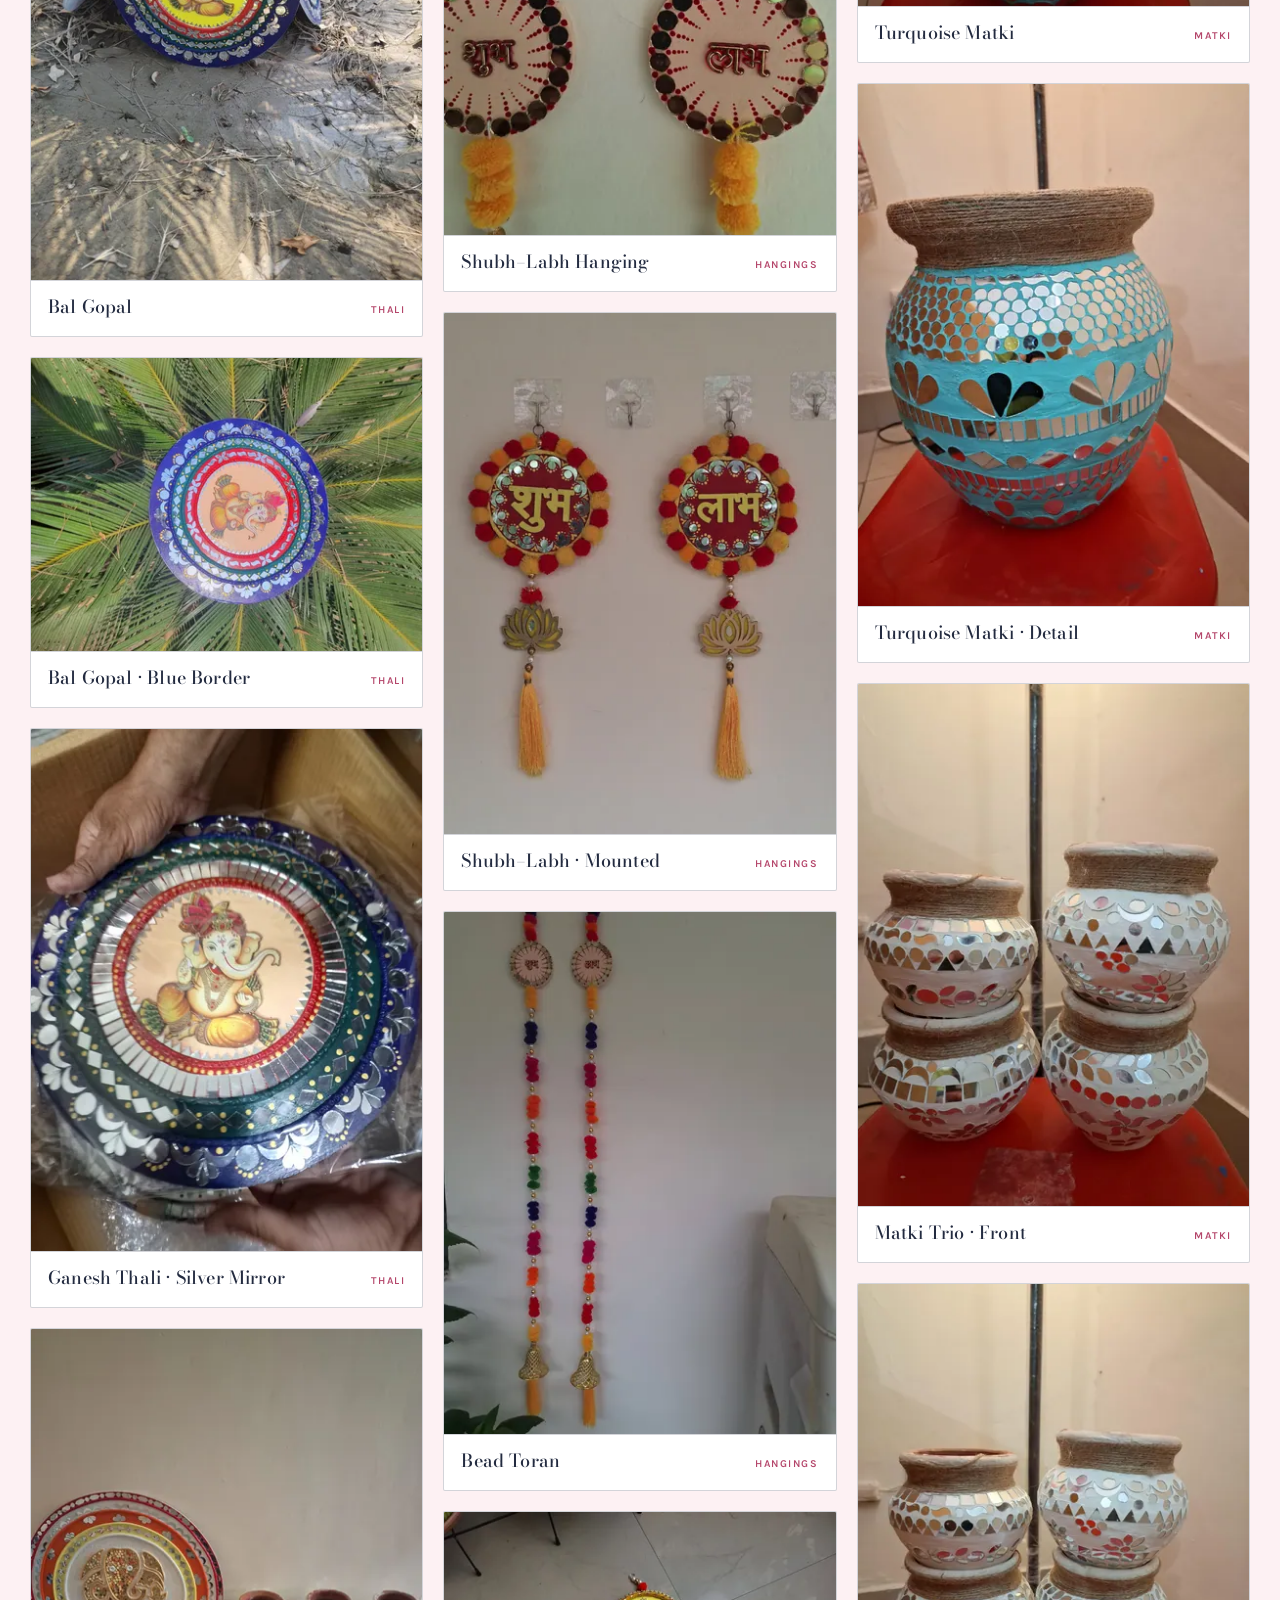
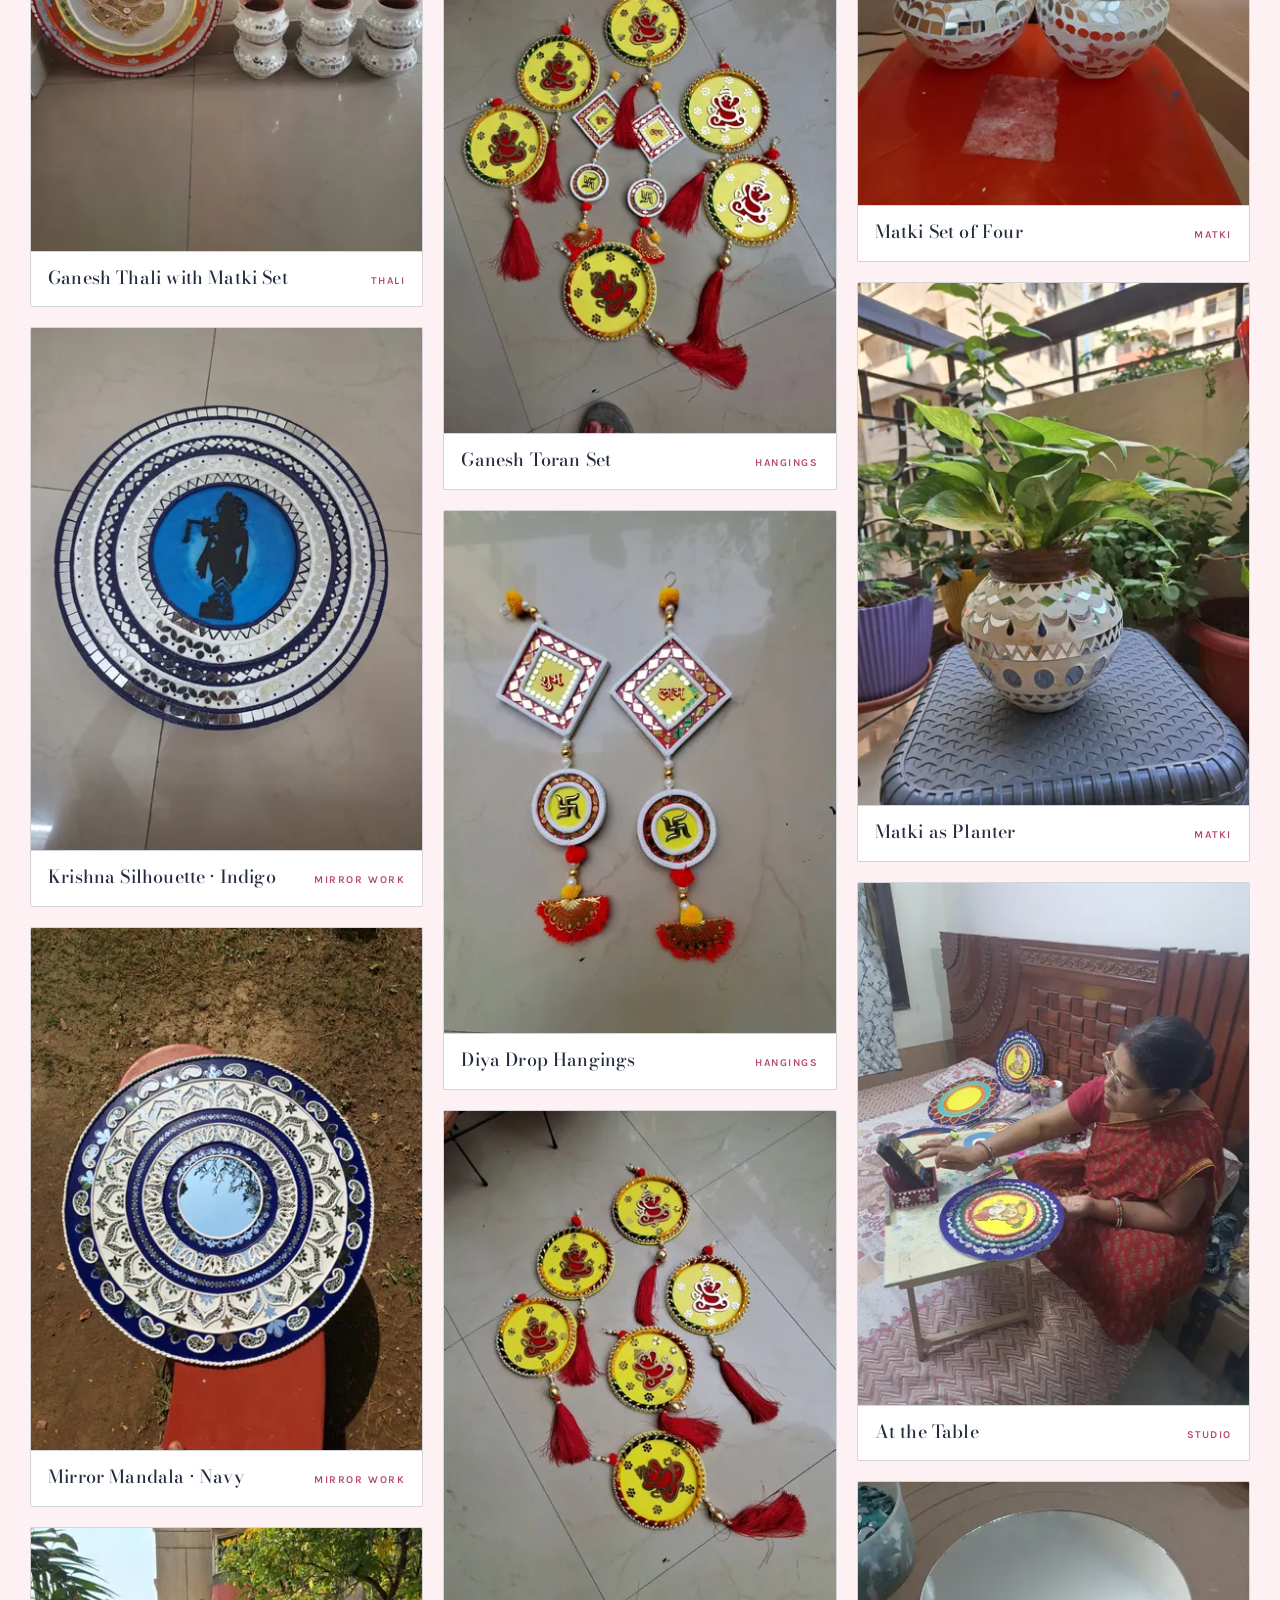
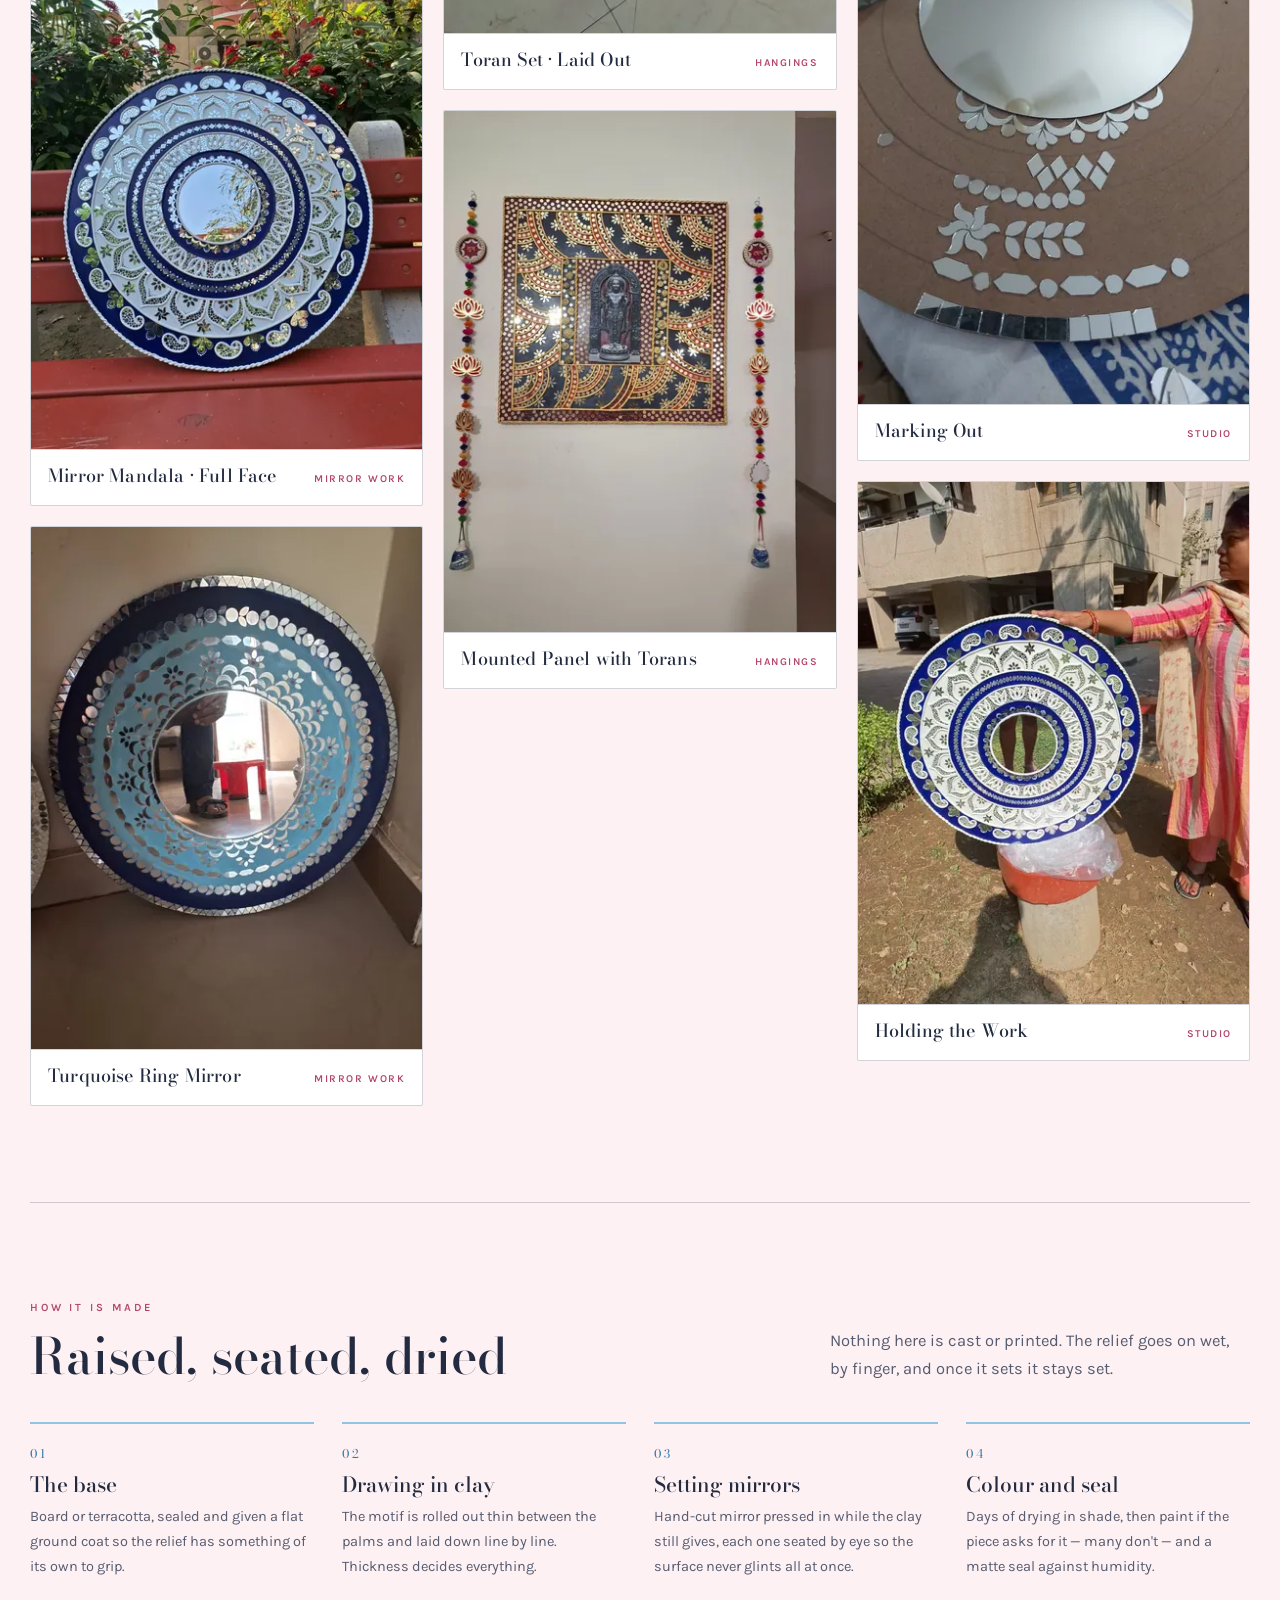
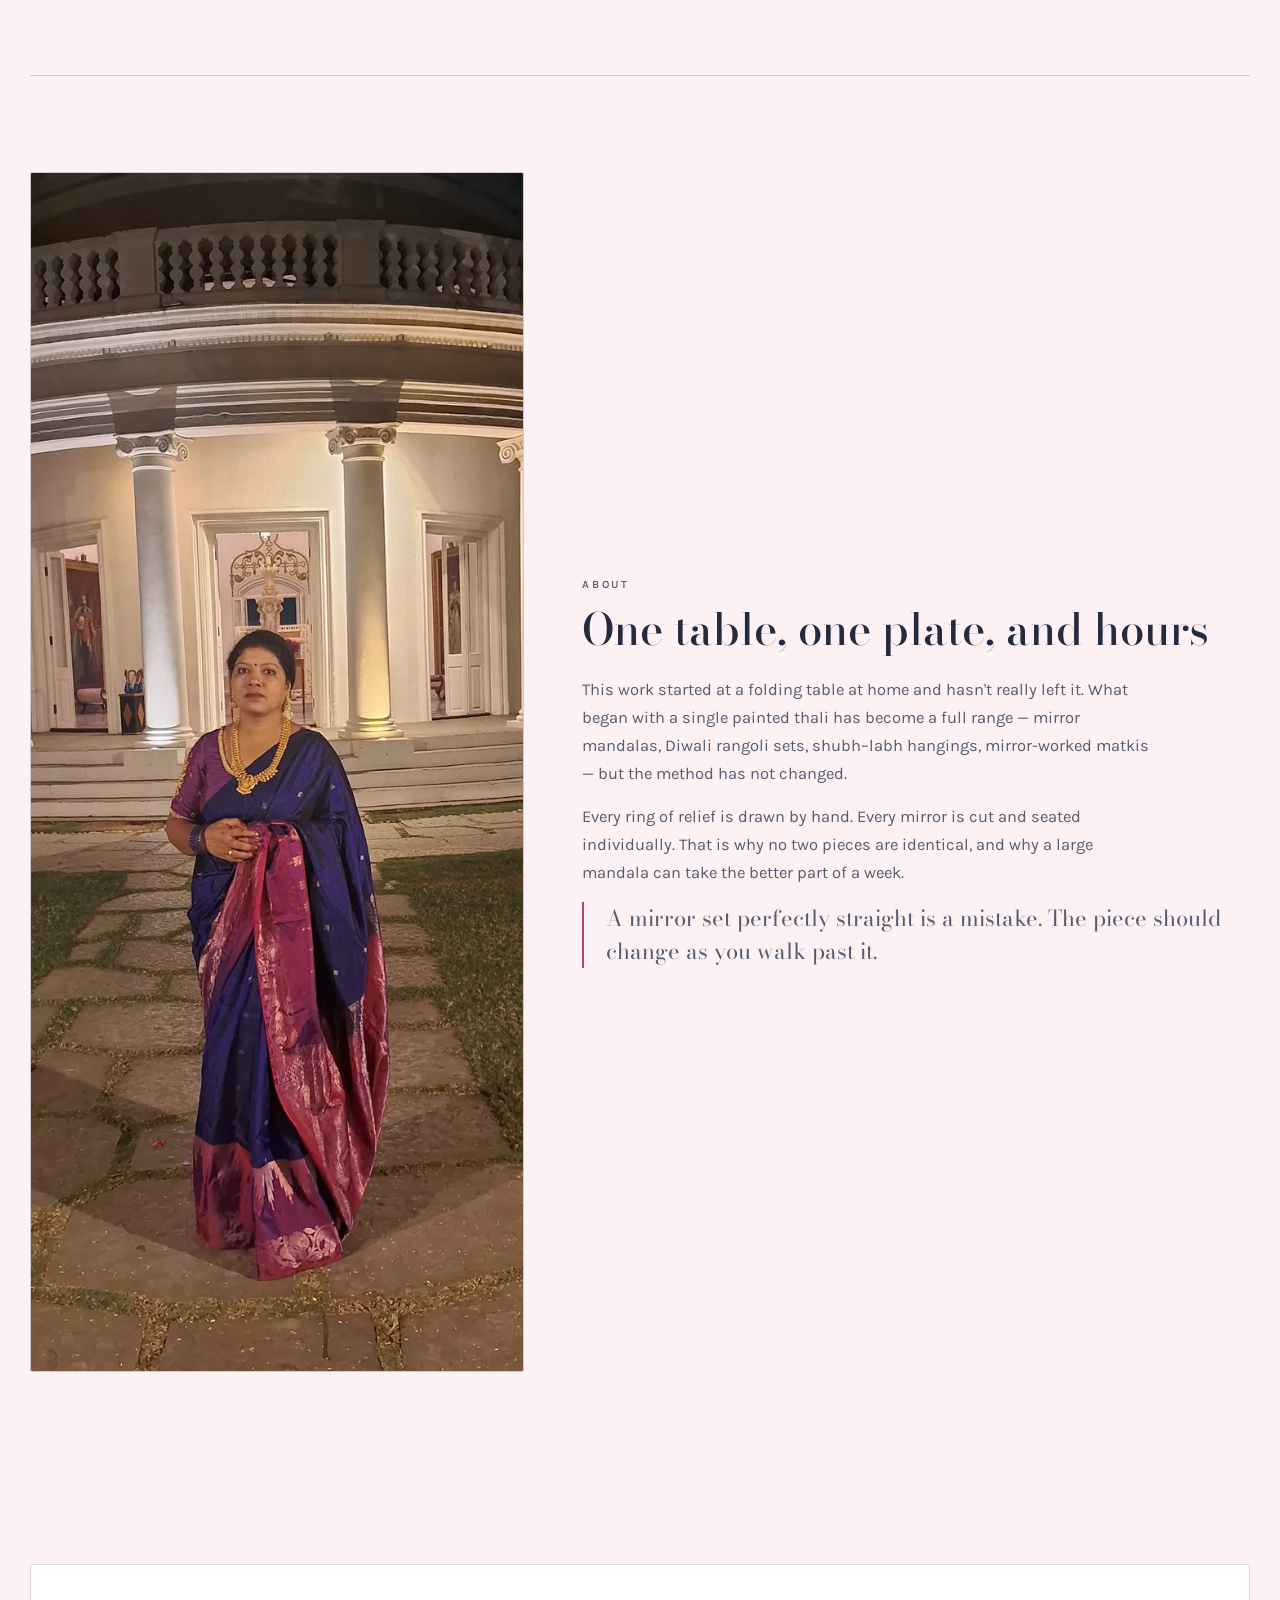
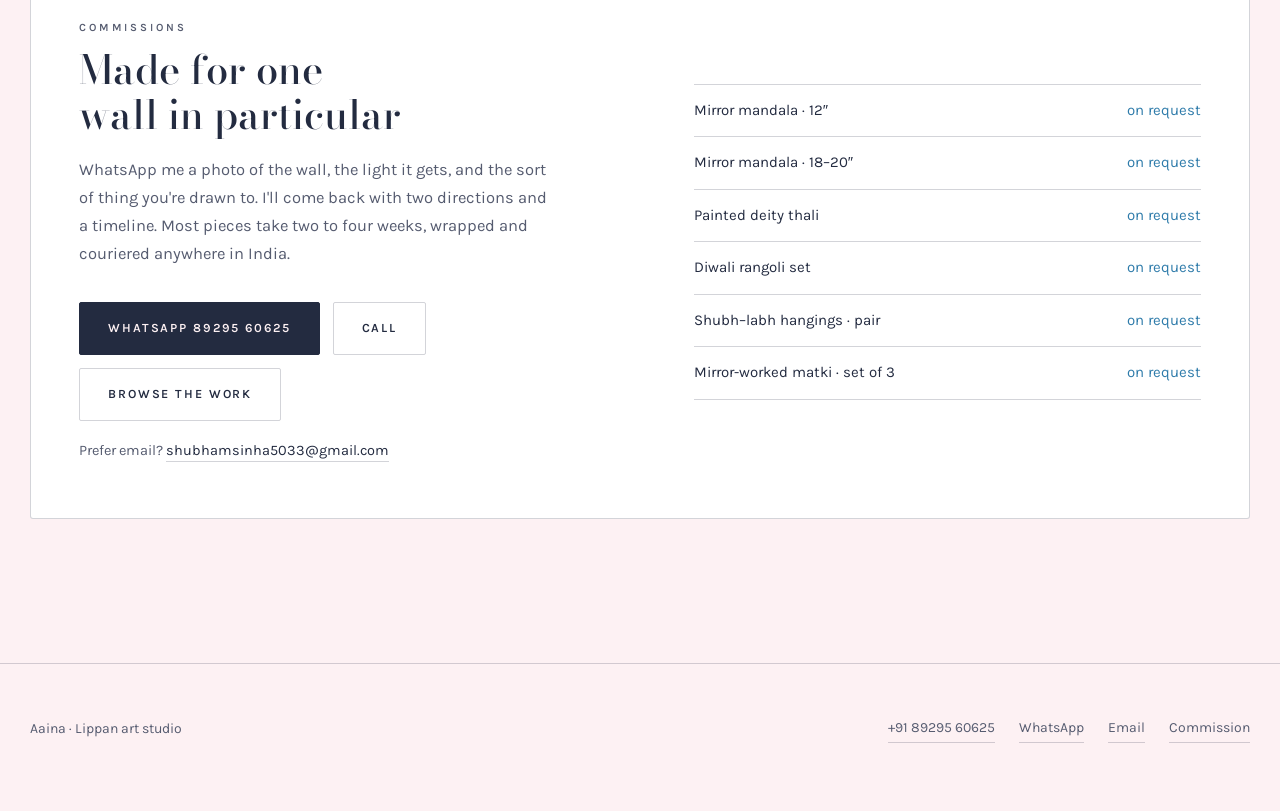
==== commit 59f6f7a1: "Replace the About portrait with the new photograph The source is 1932x2576 — already the 3:4 the Abo" ====
--- a/site/index.html
+++ b/site/index.html
@@ -285,8 +285,8 @@
       <div class="about">
         <picture>
           <source type="image/webp" sizes="(max-width:880px) 92vw, 38vw"
-                  srcset="img/full/p01-1100.webp 1100w, img/full/p01-1800.webp 1800w">
-          <img src="img/full/p01.jpg" alt="Working on a lippan thali at the studio table" width="900" height="1200">
+                  srcset="img/about/artist-1100.webp 1100w, img/about/artist-1800.webp 1800w">
+          <img src="img/about/artist.jpg" alt="The artist" width="900" height="1200">
         </picture>
         <div>
           <p class="eyebrow">About</p>
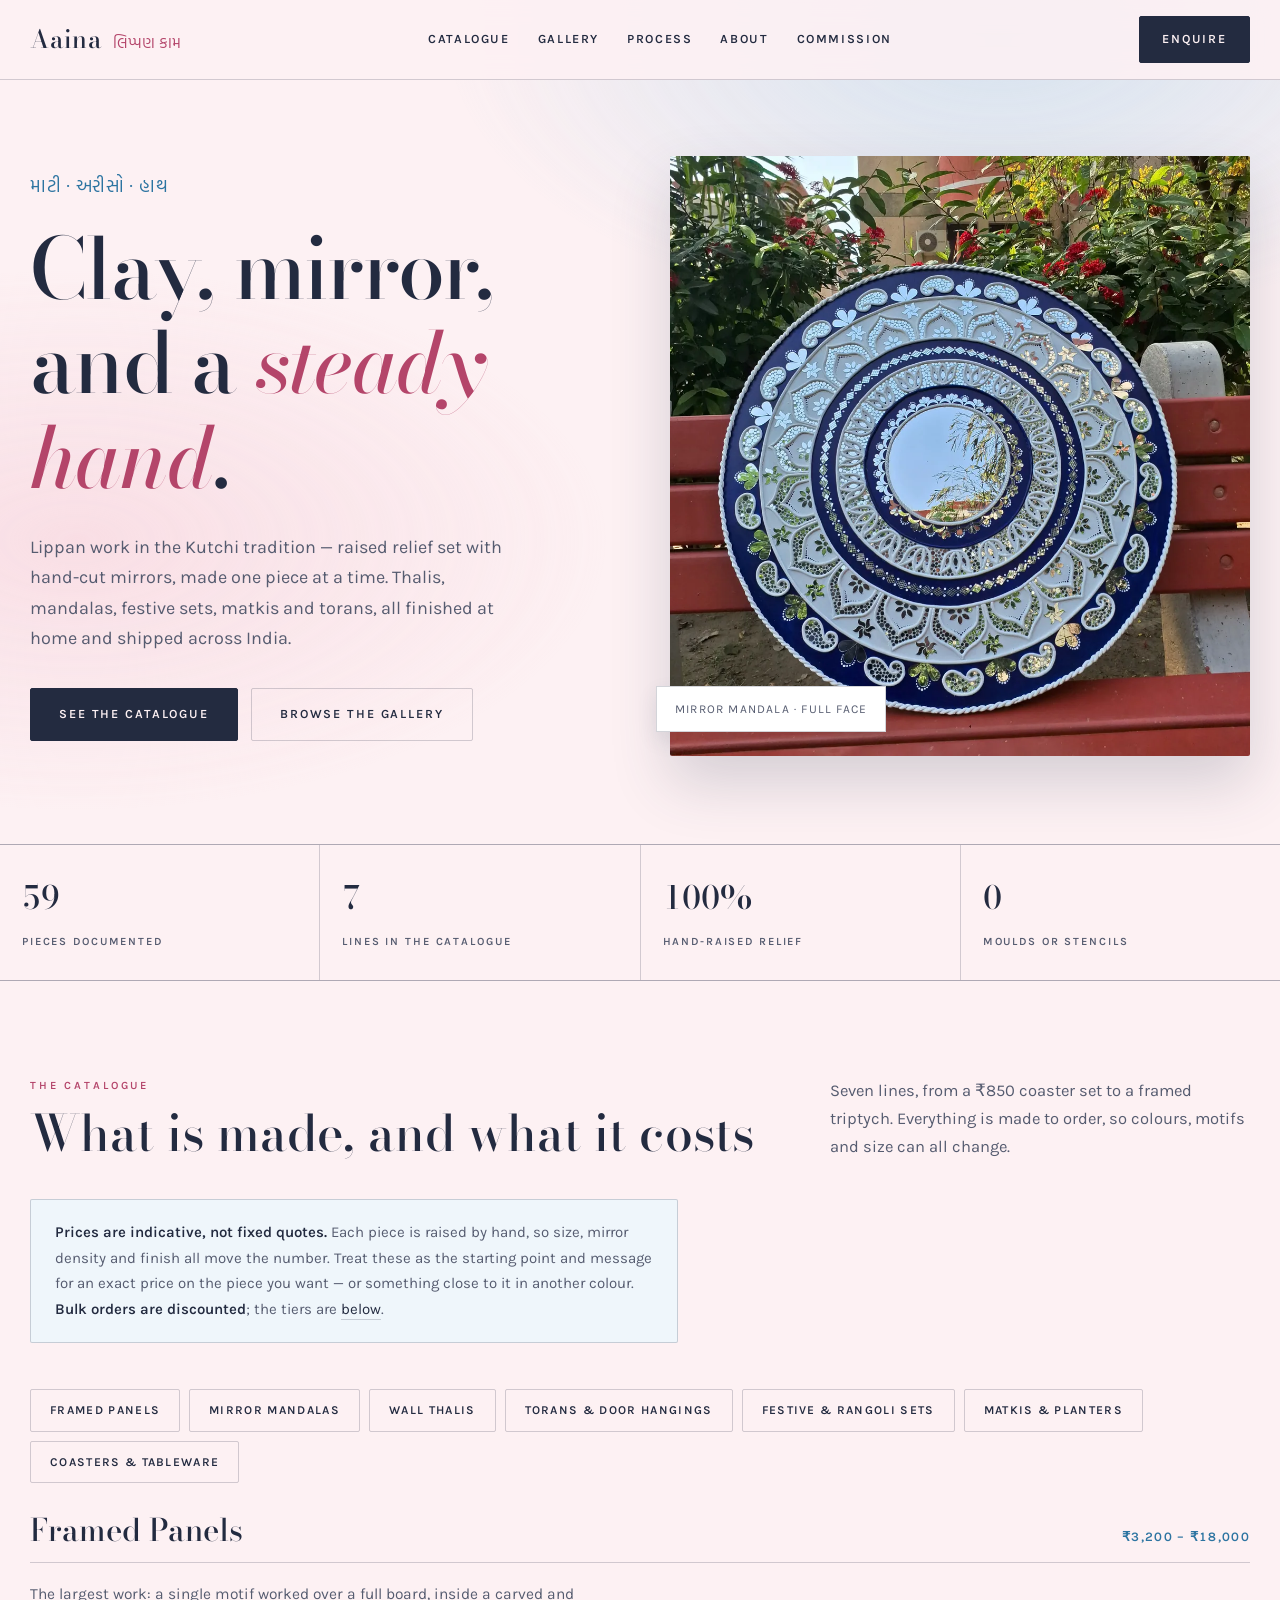
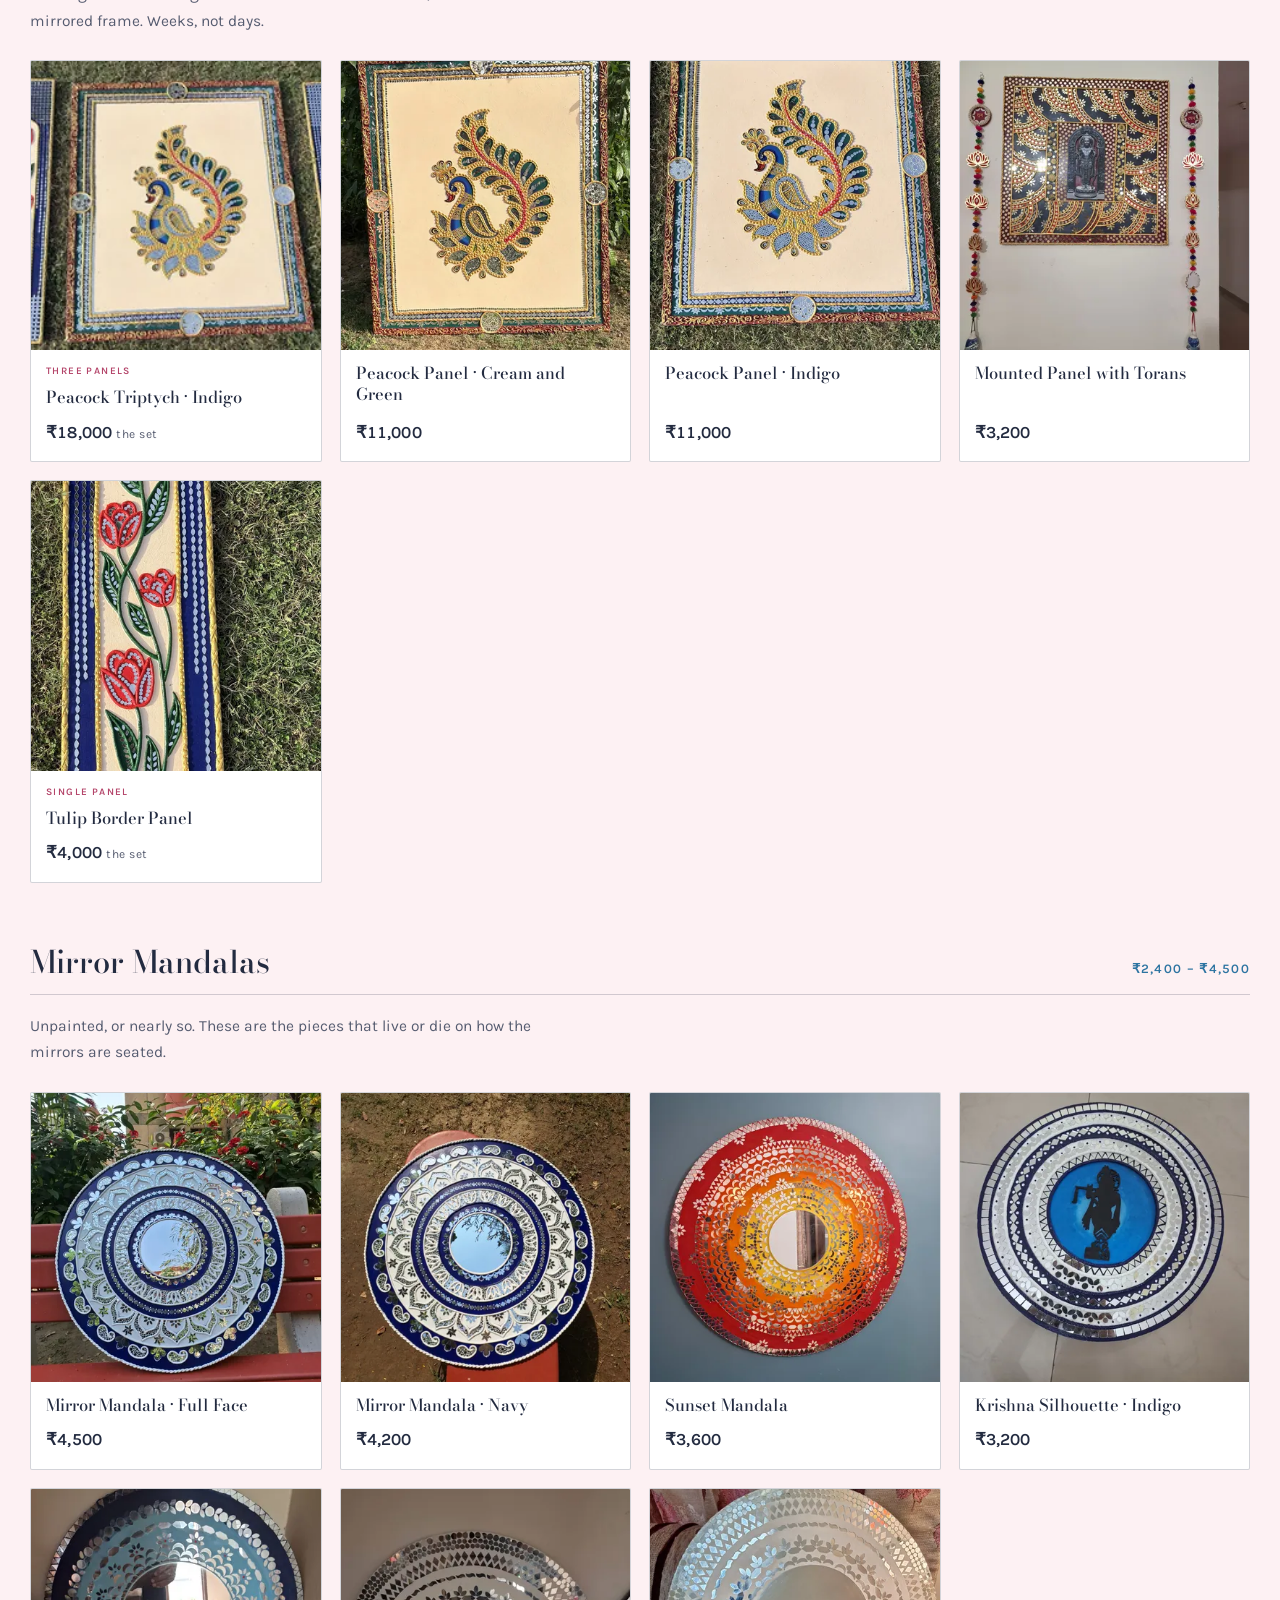
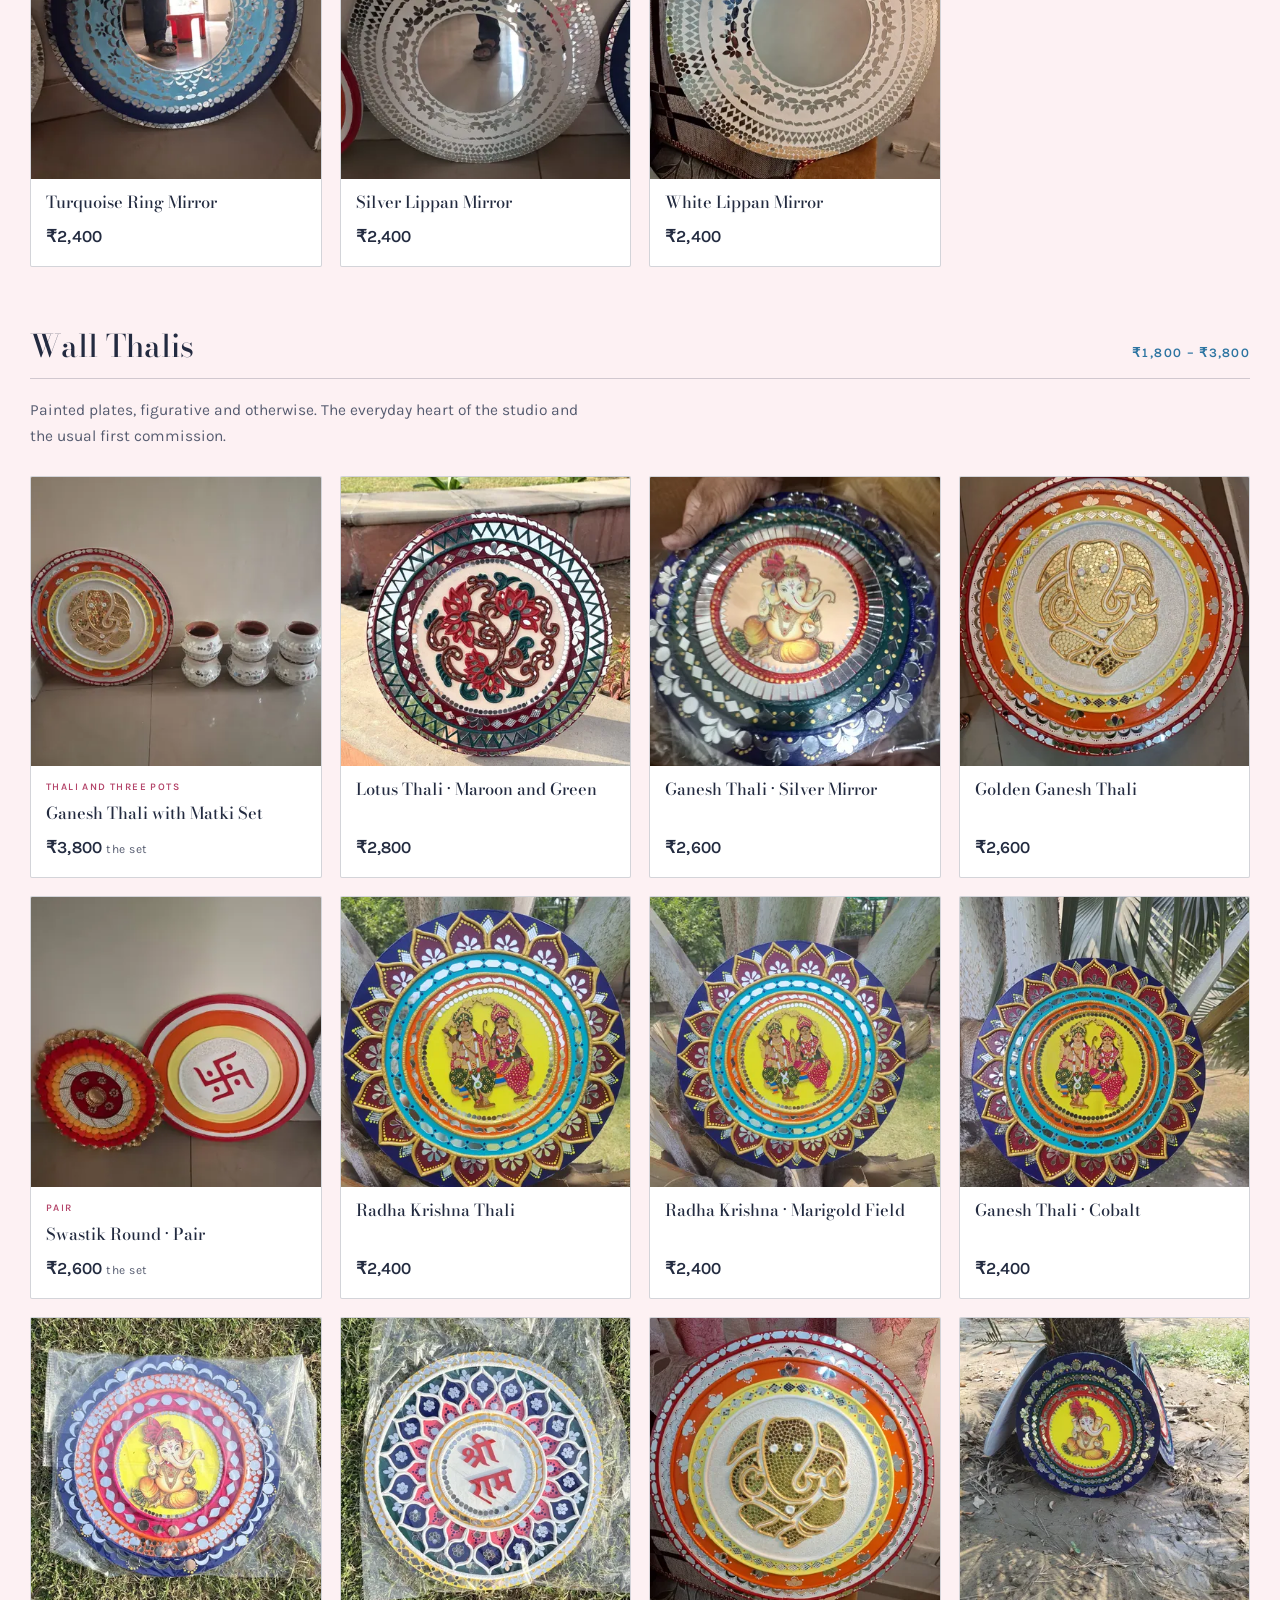
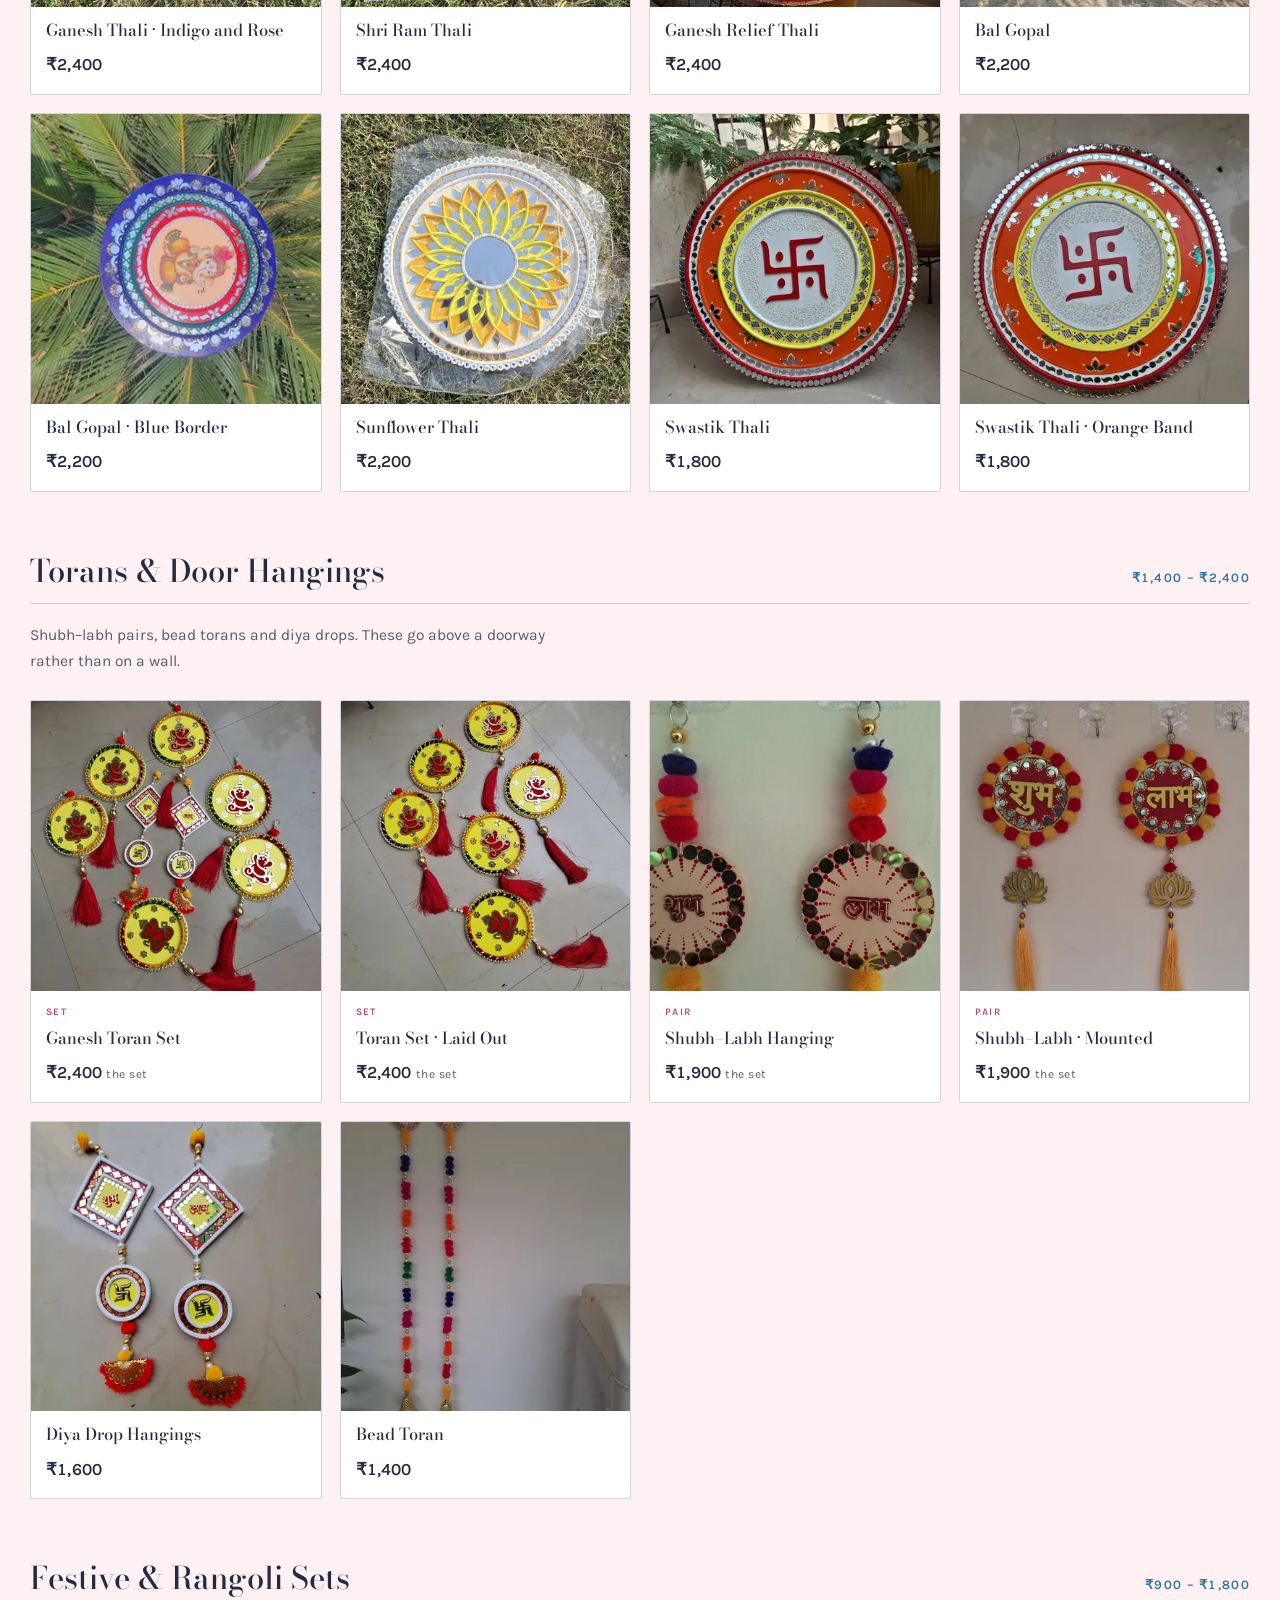
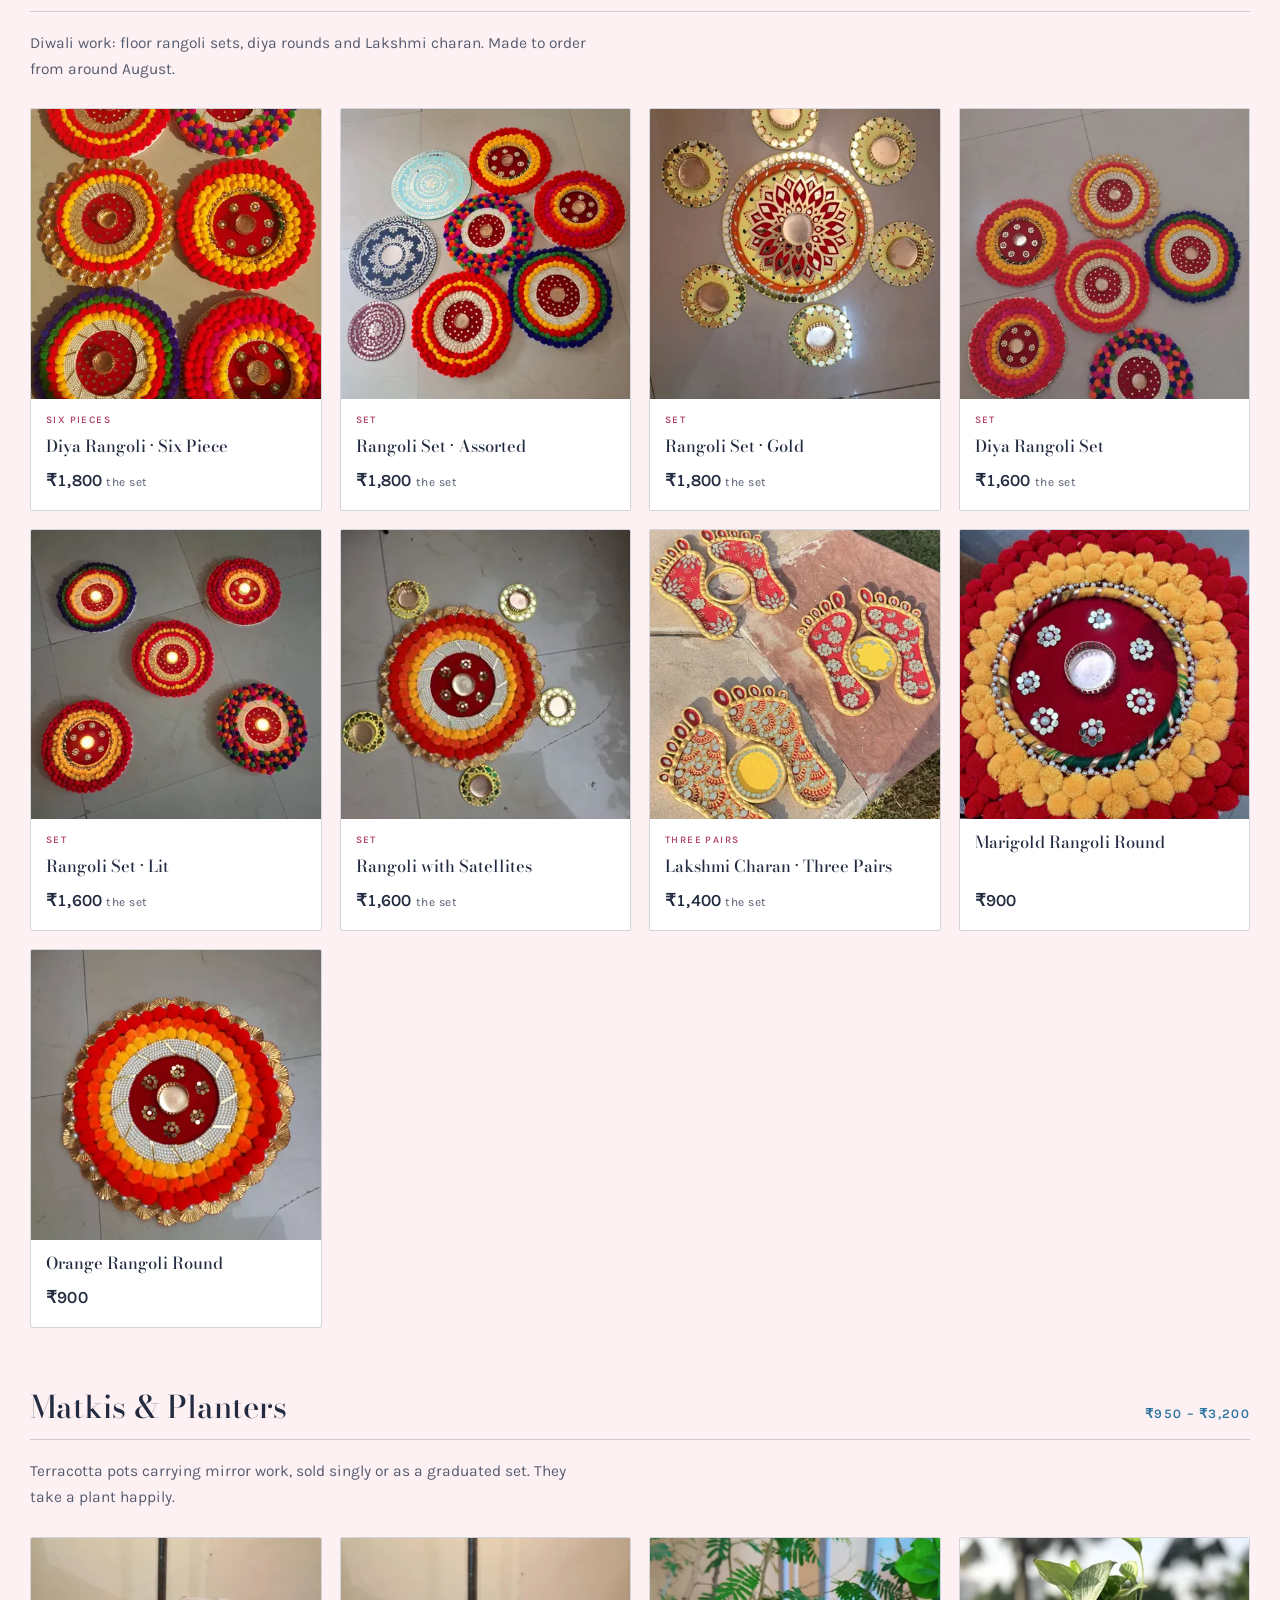
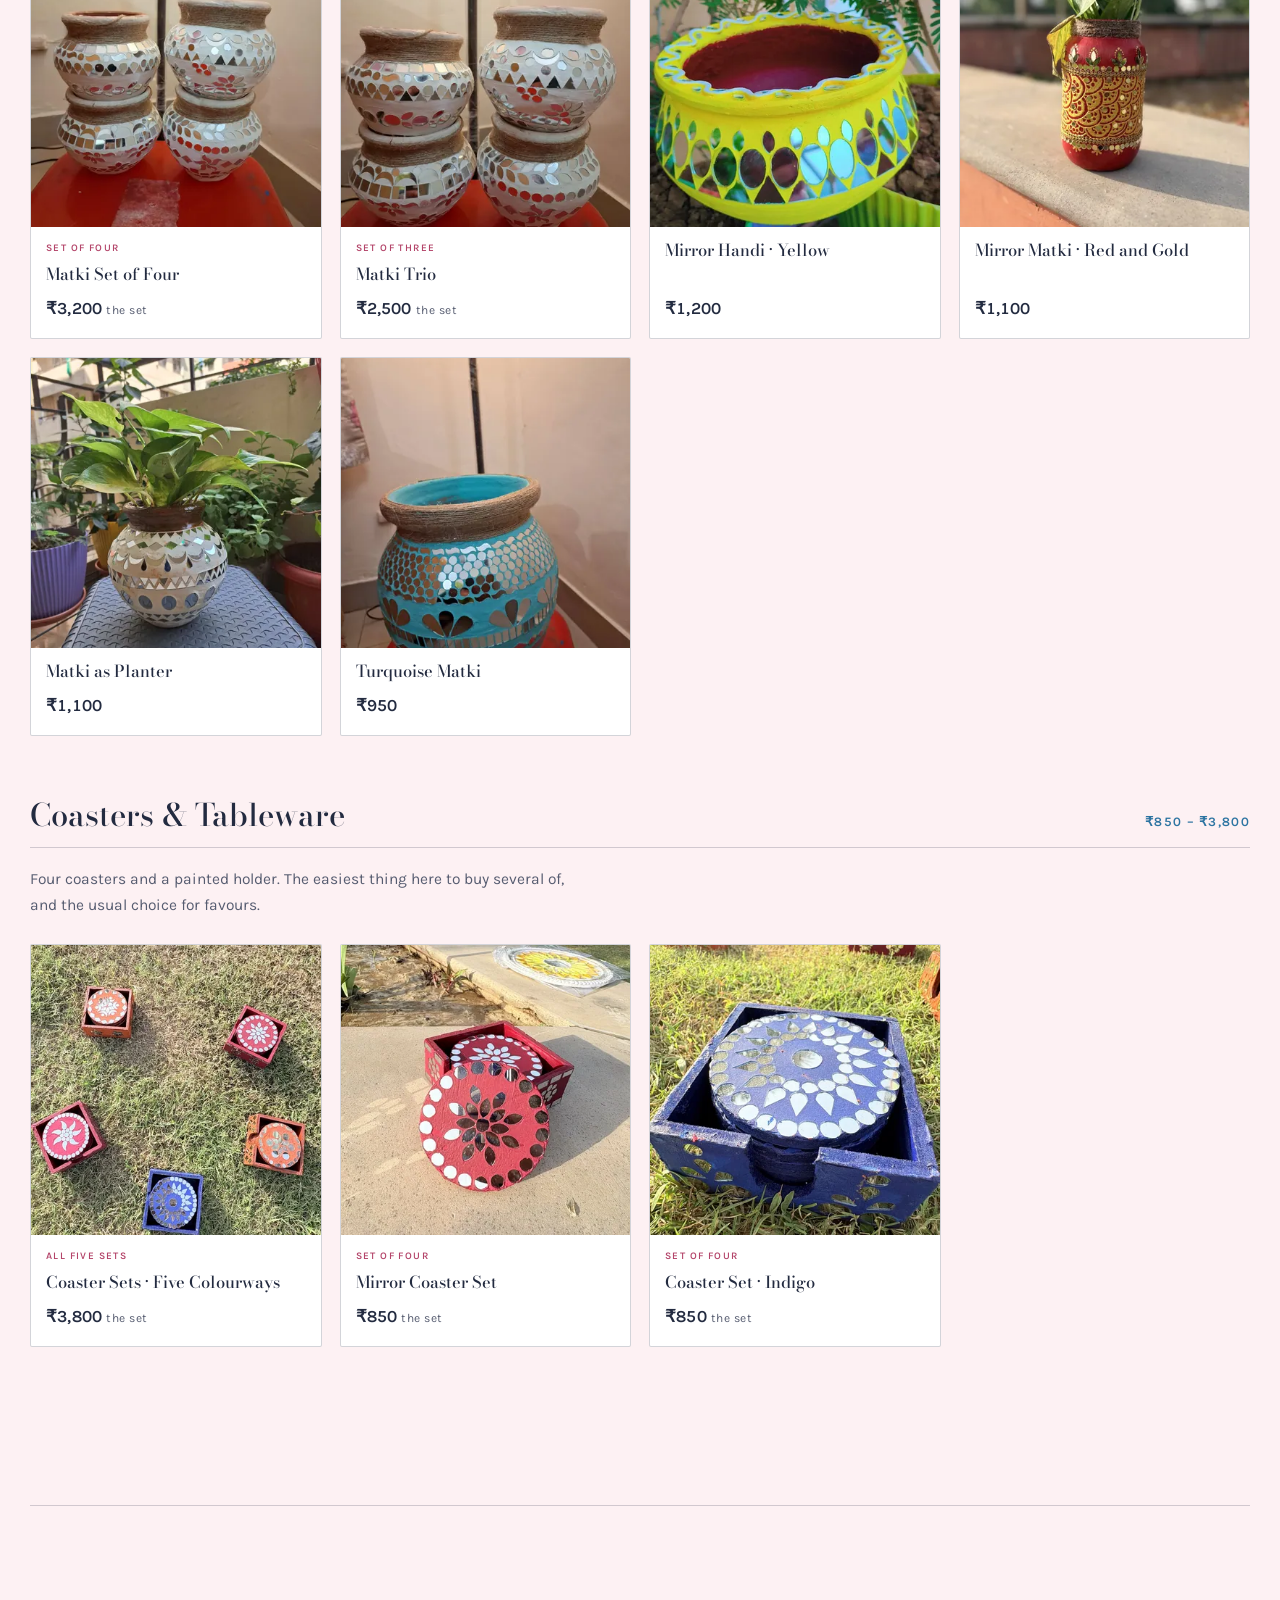
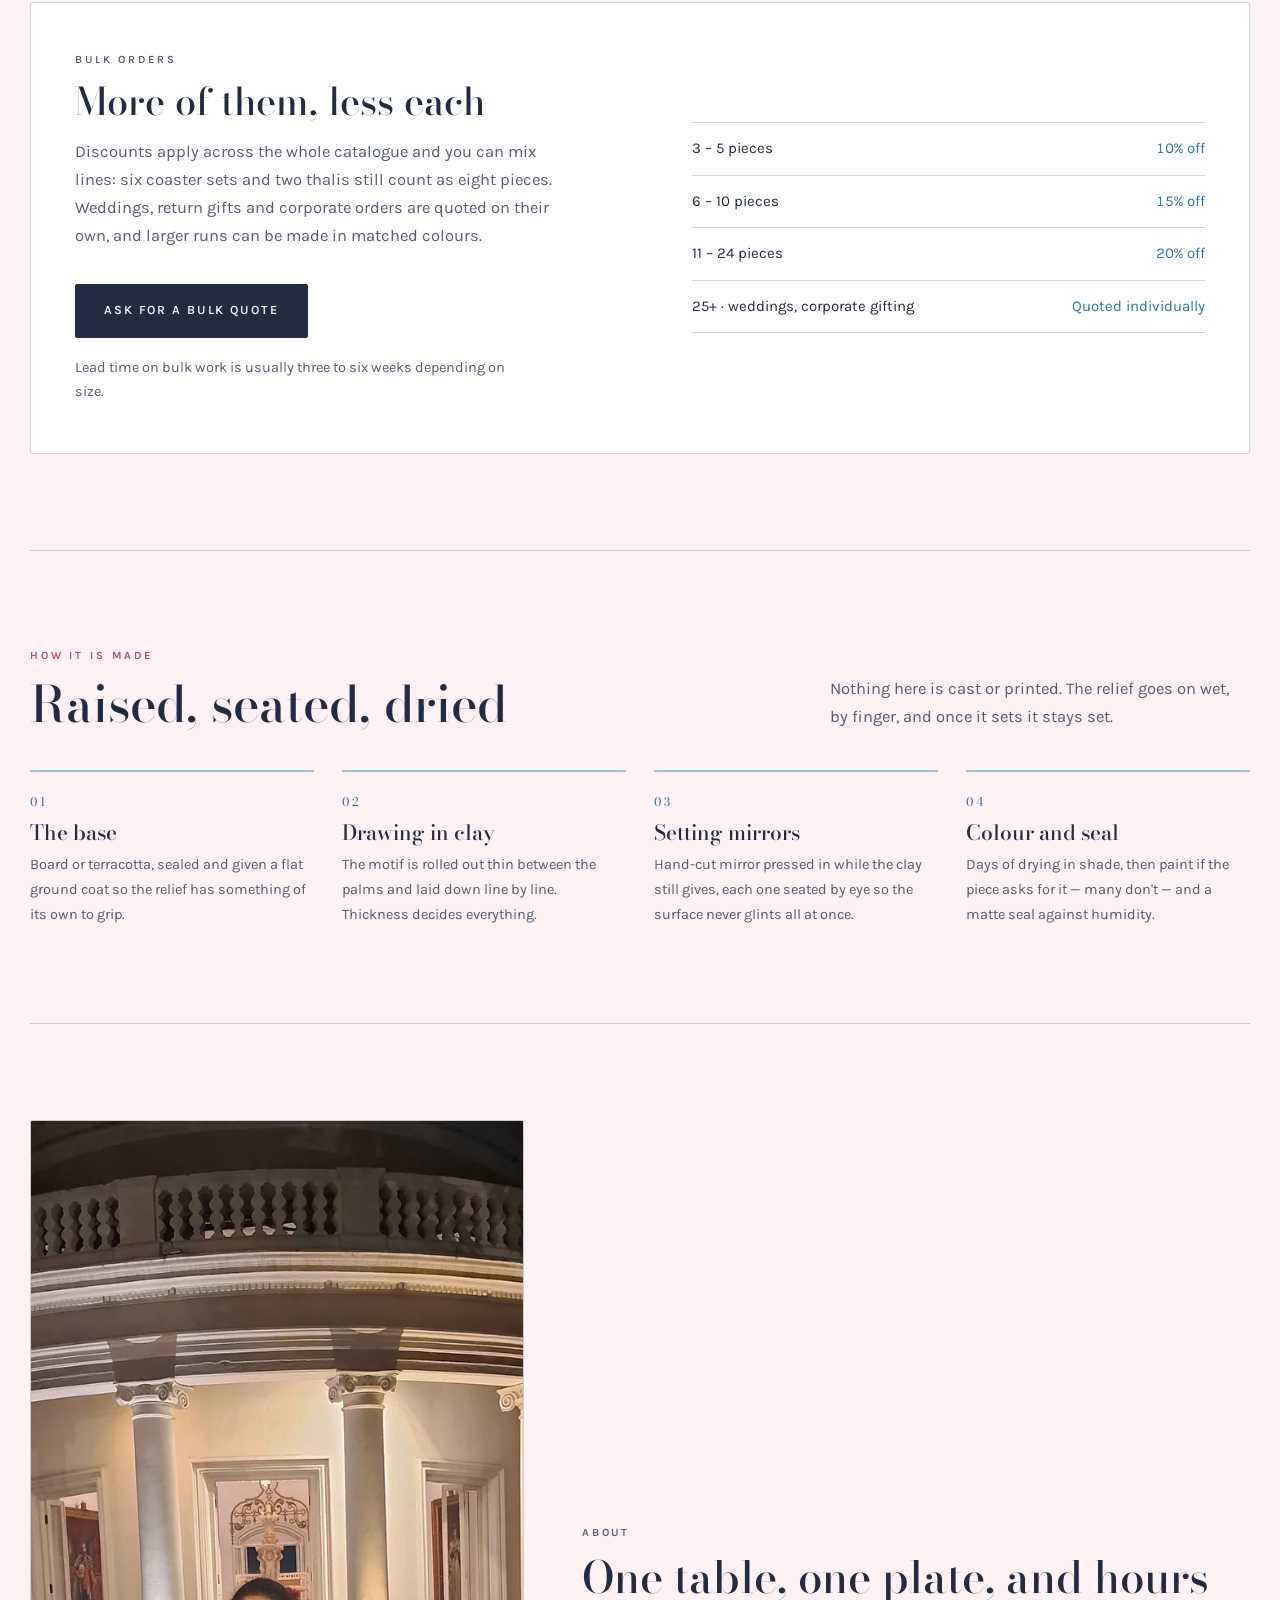
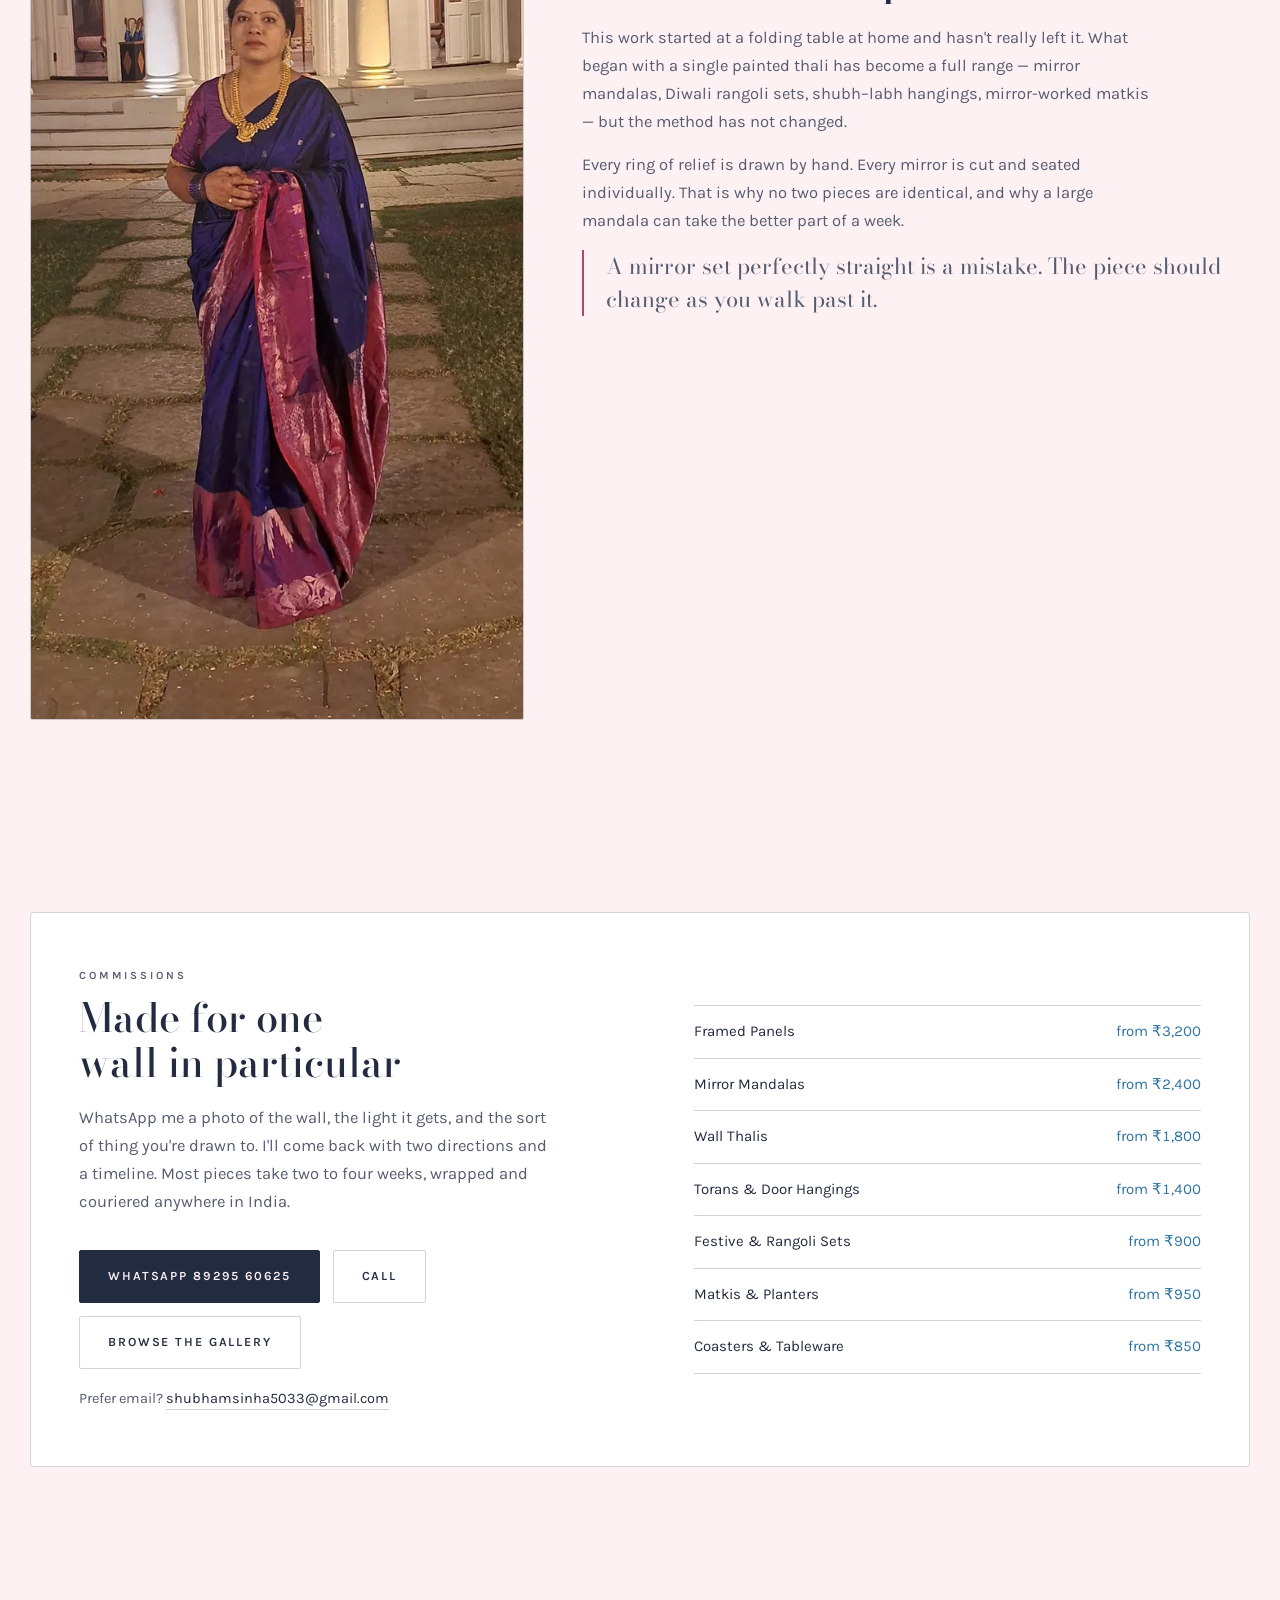
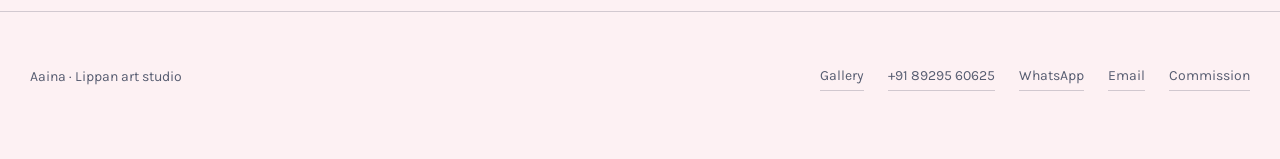
==== commit 1c7d349b: "Split the site in two and put prices on the catalogue index.html becomes the shopfront — hero, catal" ====
--- a/site/index.html
+++ b/site/index.html
@@ -4,7 +4,7 @@
 <meta charset="utf-8">
 <meta name="viewport" content="width=device-width, initial-scale=1">
 <title>Aaina Lippan Studio</title>
-<meta name="description" content="Handmade lippan art from a home studio: mirror mandalas, painted thalis, festive rangoli sets, matkis and torans. Every piece raised by hand.">
+<meta name="description" content="Handmade lippan art from a home studio: mirror mandalas, painted thalis, festive rangoli sets, matkis, torans and framed panels. Catalogue with prices; bulk discounts available.">
 <link rel="canonical" href="https://aaina.space/">
 <link rel="icon" href="/favicon.ico" sizes="any">
 <link rel="apple-touch-icon" href="/apple-touch-icon.png">
@@ -24,183 +24,7 @@
 <link rel="preconnect" href="https://fonts.googleapis.com">
 <link rel="preconnect" href="https://fonts.gstatic.com" crossorigin>
 <link rel="stylesheet" href="https://fonts.googleapis.com/css2?family=Bodoni+Moda:opsz,wght@6..96,400;6..96,500&family=Hind+Vadodara:wght@400;600&family=Karla:wght@300;400;600&display=swap">
-<style>
-:root{
-  --ground:#FDF1F3;       /* soft blush, the page ground */
-  --panel:#FFFFFF;        /* raised card */
-  --panel-2:#EFF6FB;      /* light blue wash */
-  --ink:#232B40;          /* deep slate blue, all body copy */
-  --dim:#565C70;          /* secondary text, still ~7:1 on the blush */
-  --rose:#B4456A;         /* rose accent, from the pink work */
-  --sky:#2E7BAA;          /* light blue accent, darkened for text */
-  --sky-soft:#8FC4E2;     /* the pale blue, for rules and edges only */
-  --line:rgba(35,43,64,.20);
-  --display:"Bodoni Moda",Didot,Georgia,serif;
-  --body:"Karla",-apple-system,"Segoe UI",sans-serif;
-  --deva:"Hind Vadodara","Nirmala UI",sans-serif;
-  --max:1280px;
-}
-*{box-sizing:border-box}
-html{scroll-behavior:smooth}
-body{
-  margin:0;background:var(--ground);color:var(--ink);
-  font-family:var(--body);font-weight:400;font-size:16.5px;line-height:1.7;
-  -webkit-font-smoothing:antialiased;overflow-x:hidden;
-}
-body::before{
-  content:"";position:fixed;inset:0;z-index:0;pointer-events:none;opacity:.85;
-  background:
-    radial-gradient(ellipse 62% 46% at 78% 4%,rgba(168,211,236,.55),transparent 70%),
-    radial-gradient(ellipse 58% 42% at 6% 60%,rgba(244,201,213,.55),transparent 72%);
-}
-img{max-width:100%;display:block}
-a{color:inherit}
-h1,h2,h3{font-family:var(--display);font-weight:500;margin:0;line-height:1.12;text-wrap:balance}
-p{margin:0}
-.wrap{max-width:var(--max);margin:0 auto;padding:0 30px;position:relative;z-index:1}
-.eyebrow{font-size:11px;letter-spacing:.26em;text-transform:uppercase;color:var(--rose);font-weight:600}
-hr.rule{height:1px;background:var(--line);border:0;margin:0}
-
-/* ── header ─────────────────────────── */
-header{position:sticky;top:0;z-index:50;background:rgba(253,241,243,.88);backdrop-filter:blur(14px);border-bottom:1px solid var(--line)}
-.nav{display:flex;align-items:center;justify-content:space-between;gap:24px;padding-block:16px}
-.brand{display:flex;align-items:baseline;gap:11px;text-decoration:none}
-.brand b{font-family:var(--display);font-size:25px;font-weight:500;letter-spacing:.04em}
-.brand i{font-family:var(--deva);font-style:normal;font-size:15px;color:var(--rose)}
-.nav ul{display:flex;gap:28px;list-style:none;margin:0;padding:0;font-size:12.5px;letter-spacing:.13em;text-transform:uppercase}
-.nav ul a{text-decoration:none;color:var(--ink);font-weight:600;padding-bottom:4px;border-bottom:1px solid transparent;transition:.25s}
-.nav ul a:hover{color:var(--ink);border-color:var(--rose)}
-@media(max-width:820px){
-  .nav{flex-wrap:wrap;gap:12px;padding-block:12px}
-  .nav>.btn{display:none}
-  .nav nav{order:3;width:100%;overflow-x:auto;-webkit-overflow-scrolling:touch}
-  .nav ul{gap:20px;padding-bottom:2px}
-}
-
-/* ── hero ───────────────────────────── */
-.hero{display:grid;grid-template-columns:1fr 1fr;gap:60px;align-items:center;padding:76px 0 88px}
-.hero h1{font-size:clamp(46px,6.6vw,88px);letter-spacing:-.02em}
-.hero h1 em{font-style:italic;color:var(--rose)}
-.hero .deva{font-family:var(--deva);font-size:18px;color:var(--sky);margin-bottom:20px;letter-spacing:.04em}
-.hero .lede{margin-top:26px;max-width:44ch;color:var(--dim);font-size:18px}
-.cta{display:flex;gap:13px;flex-wrap:wrap;margin-top:34px}
-.btn{font:inherit;font-size:12.5px;letter-spacing:.15em;text-transform:uppercase;font-weight:600;
-  padding:15px 28px;border-radius:2px;text-decoration:none;cursor:pointer;display:inline-block;
-  background:var(--ink);color:var(--ground);border:1px solid var(--ink);transition:.25s}
-.btn:hover{background:var(--rose);border-color:var(--rose);color:#fff}
-.btn.ghost{background:transparent;color:var(--ink);border-color:var(--line)}
-.btn.ghost:hover{border-color:var(--ink);background:transparent}
-.hero-fig{position:relative}
-.hero-fig img{width:100%;aspect-ratio:4/5;max-height:600px;object-fit:cover;object-position:center 58%;border-radius:2px;box-shadow:0 26px 60px rgba(51,64,92,.20)}
-.hero-fig figcaption{position:absolute;left:-14px;bottom:24px;background:var(--panel);border:1px solid var(--line);
-  padding:12px 18px;font-size:12px;letter-spacing:.1em;text-transform:uppercase;color:var(--dim);
-  box-shadow:0 8px 20px rgba(51,64,92,.10)}
-@media(max-width:900px){.hero{grid-template-columns:1fr;gap:40px;padding:48px 0 60px}.hero-fig figcaption{left:0}}
-
-/* ── stat strip ─────────────────────── */
-.strip{display:grid;grid-template-columns:repeat(4,1fr);gap:1px;background:var(--line);border-block:1px solid var(--line)}
-.strip div{background:var(--ground);padding:26px 22px}
-.strip b{display:block;font-family:var(--display);font-size:32px;font-weight:500;font-variant-numeric:tabular-nums}
-.strip small{font-size:11px;letter-spacing:.17em;text-transform:uppercase;color:var(--dim);font-weight:600}
-@media(max-width:700px){.strip{grid-template-columns:1fr 1fr}}
-
-/* ── sections ───────────────────────── */
-section{padding:96px 0}
-.sec-head{display:flex;justify-content:space-between;align-items:flex-end;gap:36px;flex-wrap:wrap;margin-bottom:38px}
-.sec-head h2{font-size:clamp(32px,4vw,50px);margin-top:10px}
-.sec-head>p{max-width:42ch;color:var(--dim)}
-
-/* ── filters ────────────────────────── */
-.filters{display:flex;gap:9px;flex-wrap:wrap;margin-bottom:30px}
-.chip{font:inherit;font-size:12px;letter-spacing:.11em;text-transform:uppercase;background:transparent;
-  color:var(--ink);font-weight:600;border:1px solid var(--line);padding:10px 19px;border-radius:2px;cursor:pointer;transition:.2s}
-.chip:hover{color:var(--ink);border-color:var(--sky)}
-.sec-head>p,.about p,.comm>div>p,.hero .lede{color:var(--dim)}
-.chip[aria-pressed="true"]{background:var(--ink);color:var(--ground);border-color:var(--ink);font-weight:600}
-.count{color:var(--dim);font-weight:600;font-size:12.5px;letter-spacing:.1em;text-transform:uppercase;margin-bottom:22px}
-
-/* ── gallery ────────────────────────── */
-.gallery{columns:3;column-gap:20px}
-@media(max-width:1000px){.gallery{columns:2}}
-@media(max-width:620px){.gallery{columns:1}}
-.card{break-inside:avoid;margin:0 0 20px;padding:0;width:100%;display:block;text-align:left;font:inherit;color:inherit;
-  background:var(--panel);border:1px solid var(--line);border-radius:2px;overflow:hidden;cursor:pointer;position:relative;
-  transition:transform .45s cubic-bezier(.2,.7,.3,1),border-color .35s,box-shadow .45s}
-.card:hover,.card:focus-visible{transform:translateY(-5px);border-color:var(--sky-soft);box-shadow:0 18px 40px rgba(51,64,92,.16)}
-.card picture{display:block}
-.card img{width:100%;background:var(--panel-2)}
-.card .glint{position:absolute;inset:0;pointer-events:none;opacity:0;
-  background:linear-gradient(104deg,transparent 40%,rgba(255,255,255,.6) 50%,transparent 60%)}
-.card:hover .glint{opacity:1;animation:glint 1s ease-out}
-@keyframes glint{from{transform:translateX(-65%)}to{transform:translateX(65%)}}
-.card .meta{padding:15px 17px 17px;border-top:1px solid var(--line);display:flex;justify-content:space-between;gap:14px;align-items:baseline}
-.card .ttl{font-family:var(--display);font-size:18px;font-weight:500;letter-spacing:.01em;line-height:1.2}
-.card .cat{font-size:10.5px;letter-spacing:.15em;text-transform:uppercase;color:var(--rose);font-weight:600;white-space:nowrap}
-.reveal{opacity:0;transform:translateY(20px)}
-.reveal.in{opacity:1;transform:none;transition:opacity .65s ease,transform .65s cubic-bezier(.2,.7,.3,1)}
-
-/* ── process ────────────────────────── */
-.steps{display:grid;grid-template-columns:repeat(4,1fr);gap:28px}
-.step{border-top:2px solid var(--sky-soft);padding-top:20px}
-.step .n{font-family:var(--display);font-size:12px;letter-spacing:.24em;color:var(--sky)}
-.step h3{font-size:21px;margin:9px 0 9px}
-.step p{font-size:14.5px;color:var(--dim)}
-@media(max-width:880px){.steps{grid-template-columns:1fr 1fr}}
-@media(max-width:540px){.steps{grid-template-columns:1fr}}
-
-/* ── about ──────────────────────────── */
-.about{display:grid;grid-template-columns:.85fr 1.15fr;gap:58px;align-items:center}
-.about img{border:1px solid var(--line);border-radius:2px;width:100%;aspect-ratio:4/5;object-fit:cover;object-position:50% 78%}
-.about h2{font-size:clamp(30px,3.6vw,44px);margin:10px 0 22px}
-.about p{color:var(--dim);max-width:58ch}
-.about p+p{margin-top:15px}
-.quote{font-family:var(--display);font-size:22px;line-height:1.5;color:var(--ink);border-left:2px solid var(--rose);padding-left:22px;margin-top:30px}
-@media(max-width:880px){.about{grid-template-columns:1fr;gap:34px}}
-
-/* ── commission ─────────────────────── */
-.comm{background:var(--panel);border:1px solid var(--line);border-radius:3px;padding:54px 48px;
-  display:grid;grid-template-columns:1.05fr .95fr;gap:54px;align-items:center}
-.comm h2{font-size:clamp(28px,3.4vw,40px);margin:10px 0 18px}
-.comm>div>p{color:var(--dim);max-width:48ch}
-.or-email{margin-top:18px;font-size:14.5px;color:var(--dim)}
-.or-email a{color:var(--ink);text-decoration:none;border-bottom:1px solid var(--line);padding-bottom:2px}
-.or-email a:hover{border-color:var(--rose)}
-.tiers{display:grid;gap:0}
-.tier{display:flex;justify-content:space-between;gap:20px;padding:13px 0;border-bottom:1px solid var(--line);font-size:15px}
-.tier:first-child{border-top:1px solid var(--line)}
-.tier span:last-child{color:var(--sky);font-variant-numeric:tabular-nums;white-space:nowrap}
-@media(max-width:880px){.comm{grid-template-columns:1fr;padding:36px 26px;gap:32px}}
-
-/* ── footer ─────────────────────────── */
-footer{border-top:1px solid var(--line);padding:52px 0 68px;margin-top:48px}
-.foot{display:flex;justify-content:space-between;gap:26px;flex-wrap:wrap;align-items:center;color:var(--dim);font-size:14px}
-.foot nav{display:flex;gap:24px}
-.foot a{text-decoration:none;border-bottom:1px solid var(--line);padding-bottom:2px}
-.foot a:hover{color:var(--ink);border-color:var(--rose)}
-
-/* ── lightbox ───────────────────────── */
-.lb{position:fixed;inset:0;z-index:100;background:rgba(253,241,243,.985);backdrop-filter:blur(6px);display:flex;align-items:center;justify-content:center;
-  padding:30px;opacity:0;pointer-events:none;transition:opacity .28s}
-.lb.open{opacity:1;pointer-events:auto}
-.lb-inner{max-width:1120px;width:100%;display:grid;grid-template-columns:1.25fr .75fr;gap:44px;align-items:center}
-.lb-figure{display:flex;align-items:center;justify-content:center;max-height:80vh}
-.lb-figure img{max-height:80vh;width:auto;max-width:100%;border-radius:2px;box-shadow:0 22px 54px rgba(51,64,92,.22)}
-.lb h3{font-size:clamp(24px,3vw,36px);margin:10px 0 16px}
-.lb .note{color:var(--dim);max-width:40ch;font-size:15.5px}
-.lb .idx{margin-top:26px;font-size:12px;letter-spacing:.16em;text-transform:uppercase;color:var(--dim);font-variant-numeric:tabular-nums}
-.lb-close{position:absolute;top:22px;right:26px;width:46px;height:46px;border-radius:50%;background:transparent;
-  border:1px solid var(--line);color:var(--ink);font-size:18px;cursor:pointer}
-.lb-close:hover{border-color:var(--ink)}
-.lb-arrows{display:flex;gap:10px;margin-top:26px}
-.lb-arrows button{background:transparent;border:1px solid var(--line);color:var(--ink);padding:11px 22px;border-radius:2px;
-  cursor:pointer;font:inherit;font-size:12px;letter-spacing:.13em;text-transform:uppercase}
-.lb-arrows button:hover{border-color:var(--ink);background:var(--panel)}
-@media(max-width:900px){.lb{padding:18px}.lb-inner{grid-template-columns:1fr;gap:20px;max-height:88vh;overflow-y:auto}
-  .lb-figure img{max-height:48vh}}
-
-:focus-visible{outline:2px solid var(--rose);outline-offset:3px}
-@media(prefers-reduced-motion:reduce){*{animation:none!important;transition:none!important}.reveal{opacity:1;transform:none}}
-</style>
+<link rel="stylesheet" href="style.css">
 </head>
 <body id="top">
 
@@ -208,7 +32,8 @@
   <div class="wrap nav">
     <a class="brand" href="#top"><b>Aaina</b><i>લિપ્પણ કામ</i></a>
     <nav><ul>
-      <li><a href="#work">Work</a></li>
+      <li><a href="#catalogue">Catalogue</a></li>
+      <li><a href="gallery.html">Gallery</a></li>
       <li><a href="#process">Process</a></li>
       <li><a href="#about">About</a></li>
       <li><a href="#commission">Commission</a></li>
@@ -225,8 +50,8 @@
         <h1>Clay, mirror,<br>and a <em>steady hand</em>.</h1>
         <p class="lede">Lippan work in the Kutchi tradition — raised relief set with hand-cut mirrors, made one piece at a time. Thalis, mandalas, festive sets, matkis and torans, all finished at home and shipped across India.</p>
         <div class="cta">
-          <a class="btn" href="#work">See the collection</a>
-          <a class="btn ghost" href="#commission">Commission a piece</a>
+          <a class="btn" href="#catalogue">See the catalogue</a>
+          <a class="btn ghost" href="gallery.html">Browse the gallery</a>
         </div>
       </div>
       <figure class="hero-fig" style="margin:0">
@@ -235,30 +60,54 @@
                   srcset="img/full/p44-1100.webp 1100w, img/full/p44-1800.webp 1800w">
           <img id="heroImg" src="img/full/p44.jpg" alt="Navy and chalk-white lippan mirror mandala" width="1200" height="1200">
         </picture>
-        <figcaption>Mirror Mandala · 20 inch</figcaption>
+        <figcaption>Mirror Mandala · Full Face</figcaption>
       </figure>
     </section>
   </div>
 
   <div class="strip">
-    <div><b id="statCount">59</b><small>Pieces documented</small></div>
-    <div><b>6</b><small>Families of work</small></div>
+    <div><b id="statPieces">—</b><small>Pieces documented</small></div>
+    <div><b id="statLines">—</b><small>Lines in the catalogue</small></div>
     <div><b>100%</b><small>Hand-raised relief</small></div>
     <div><b>0</b><small>Moulds or stencils</small></div>
   </div>
 
   <div class="wrap">
-    <section id="work">
+    <section id="catalogue">
       <div class="sec-head">
         <div>
-          <p class="eyebrow">The collection</p>
-          <h2>Every piece, on the wall</h2>
-        </div>
-        <p>Painted deity thalis, mirror mandalas left unpainted, Diwali sets, matkis and door hangings. Click any piece to see it full size.</p>
-      </div>
-      <div class="filters" id="filters"></div>
-      <p class="count" id="count"></p>
-      <div class="gallery" id="gallery"></div>
+          <p class="eyebrow">The catalogue</p>
+          <h2>What is made, and what it costs</h2>
+        </div>
+        <p>Seven lines, from a ₹850 coaster set to a framed triptych. Everything is made to order, so colours, motifs and size can all change.</p>
+      </div>
+
+      <p class="pricenote">
+        <b>Prices are indicative, not fixed quotes.</b> Each piece is raised by hand, so size,
+        mirror density and finish all move the number. Treat these as the starting point and
+        message for an exact price on the piece you want — or something close to it in another
+        colour. <b>Bulk orders are discounted</b>; the tiers are <a href="#bulk" style="color:var(--ink)">below</a>.
+      </p>
+
+      <div class="filters" id="jump"></div>
+      <div id="lines"></div>
+    </section>
+
+    <hr class="rule">
+
+    <section id="bulk">
+      <div class="bulk">
+        <div>
+          <p class="eyebrow">Bulk orders</p>
+          <h2>More of them, less each</h2>
+          <p>Discounts apply across the whole catalogue and you can mix lines: six coaster sets and two thalis still count as eight pieces. Weddings, return gifts and corporate orders are quoted on their own, and larger runs can be made in matched colours.</p>
+          <div class="cta">
+            <a class="btn" href="https://wa.me/918929560625?text=Hi%2C%20I%27d%20like%20a%20quote%20for%20a%20bulk%20lippan%20order." target="_blank" rel="noopener">Ask for a bulk quote</a>
+          </div>
+          <p class="or-email">Lead time on bulk work is usually three to six weeks depending on size.</p>
+        </div>
+        <div class="tiers" id="bulkTiers"></div>
+      </div>
     </section>
 
     <hr class="rule">
@@ -307,18 +156,11 @@
           <div class="cta">
             <a class="btn" href="https://wa.me/918929560625?text=Hi%2C%20I%20saw%20your%20lippan%20work%20and%20would%20like%20to%20commission%20a%20piece." target="_blank" rel="noopener">WhatsApp 89295 60625</a>
             <a class="btn ghost" href="tel:+918929560625">Call</a>
-            <a class="btn ghost" href="#work">Browse the work</a>
+            <a class="btn ghost" href="gallery.html">Browse the gallery</a>
           </div>
           <p class="or-email">Prefer email? <a href="mailto:shubhamsinha5033@gmail.com?subject=Lippan%20commission%20enquiry">shubhamsinha5033@gmail.com</a></p>
         </div>
-        <div class="tiers">
-          <div class="tier"><span>Mirror mandala · 12&Prime;</span><span>on request</span></div>
-          <div class="tier"><span>Mirror mandala · 18–20&Prime;</span><span>on request</span></div>
-          <div class="tier"><span>Painted deity thali</span><span>on request</span></div>
-          <div class="tier"><span>Diwali rangoli set</span><span>on request</span></div>
-          <div class="tier"><span>Shubh–labh hangings · pair</span><span>on request</span></div>
-          <div class="tier"><span>Mirror-worked matki · set of 3</span><span>on request</span></div>
-        </div>
+        <div class="tiers" id="commTiers"></div>
       </div>
     </section>
   </div>
@@ -327,6 +169,7 @@
     <div class="wrap foot">
       <div>Aaina · Lippan art studio</div>
       <nav>
+        <a href="gallery.html">Gallery</a>
         <a href="tel:+918929560625">+91 89295 60625</a>
         <a href="https://wa.me/918929560625" target="_blank" rel="noopener">WhatsApp</a>
         <a href="mailto:shubhamsinha5033@gmail.com">Email</a>
@@ -336,103 +179,53 @@
   </footer>
 </main>
 
-<div class="lb" id="lb" role="dialog" aria-modal="true" aria-label="Artwork detail">
-  <button class="lb-close" id="lbClose" aria-label="Close">&#10005;</button>
-  <div class="lb-inner">
-    <div class="lb-figure">
+<script src="works.js"></script>
+<script src="catalog.js"></script>
+<script>
+const rs = n => "₹" + n.toLocaleString("en-IN");
+const esc = s => String(s).replace(/[&<>"]/g, c => ({"&":"&amp;","<":"&lt;",">":"&gt;","\"":"&quot;"}[c]));
+const range = l => { const p = l.items.map(i => i.p); return [Math.min(...p), Math.max(...p)]; };
+
+document.getElementById("statPieces").textContent = WORKS.length;
+document.getElementById("statLines").textContent  = CATALOG.length;
+
+/* jump chips */
+document.getElementById("jump").innerHTML = CATALOG.map(l =>
+  `<a class="chip" href="#${l.id}">${esc(l.name)}</a>`).join("");
+
+/* the catalogue itself */
+document.getElementById("lines").innerHTML = CATALOG.map(l => {
+  const [lo, hi] = range(l);
+  return `<div class="line" id="${l.id}">
+    <div class="line-head">
+      <h3>${esc(l.name)}</h3>
+      <span class="range">${lo === hi ? rs(lo) : rs(lo) + " – " + rs(hi)}</span>
+    </div>
+    <p class="line-blurb">${esc(l.blurb)}</p>
+    <div class="items">${l.items.map(i => `
+      <article class="item">
         <picture>
-          <source id="lbSrc" type="image/webp" sizes="(max-width:900px) 92vw, 60vw">
-          <img id="lbImg" alt="">
+          <source type="image/webp"
+                  sizes="(max-width:420px) 92vw, (max-width:760px) 46vw, (max-width:1040px) 30vw, 280px"
+                  srcset="img/thumb/${i.s}-400.webp 400w, img/thumb/${i.s}-800.webp 800w">
+          <img src="img/thumb/${i.s}.jpg" alt="${esc(i.t)}" loading="lazy" decoding="async">
         </picture>
-      </div>
-    <div>
-      <p class="eyebrow" id="lbCat"></p>
-      <h3 id="lbTitle"></h3>
-      <p class="note" id="lbNote"></p>
-      <div class="lb-arrows">
-        <button id="lbPrev">&larr; Previous</button>
-        <button id="lbNext">Next &rarr;</button>
-      </div>
-      <p class="idx" id="lbIdx"></p>
-    </div>
-  </div>
-</div>
-
-<script src="works.js"></script>
-<script>
-const gallery=document.getElementById("gallery");
-/* Reveal on scroll. Cards start faded; anything the observer has not
-   reached within a second is shown anyway, so nothing can stay invisible. */
-const supportsIO = "IntersectionObserver" in window;
-const io = supportsIO ? new IntersectionObserver(es=>es.forEach(e=>{
-  if(e.isIntersecting){e.target.classList.add("in");io.unobserve(e.target)}
-}),{threshold:0,rootMargin:"200px 0px 200px 0px"}) : null;
-function showAll(){document.querySelectorAll(".reveal:not(.in)").forEach(el=>el.classList.add("in"))}
-function observe(){
-  if(!io){showAll();return}
-  document.querySelectorAll(".reveal:not(.in)").forEach((el,i)=>{
-    el.style.transitionDelay=(i%6)*55+"ms"; io.observe(el);
-  });
-  clearTimeout(observe.t); observe.t=setTimeout(showAll,1000);
-}
-
-const cats=["All",...Array.from(new Set(WORKS.map(w=>w.c)))];
-let view=WORKS.slice();
-
-document.getElementById("statCount").textContent=WORKS.length;
-document.getElementById("filters").innerHTML=cats.map((c,i)=>
-  `<button class="chip" data-cat="${c}" aria-pressed="${i===0}">${c}</button>`).join("");
-
-function paint(cat){
-  view=cat==="All"?WORKS.slice():WORKS.filter(w=>w.c===cat);
-  document.getElementById("count").textContent=
-    view.length+(view.length===1?" piece":" pieces")+(cat==="All"?"":" · "+cat);
-  gallery.innerHTML=view.map((w,i)=>`
-    <button class="card reveal" data-i="${i}" aria-label="${w.t}">
-      <picture>
-        <source type="image/webp" sizes="(max-width:620px) 92vw, (max-width:1000px) 46vw, 400px"
-                srcset="img/thumb/${w.s}-400.webp 400w, img/thumb/${w.s}-800.webp 800w">
-        <img src="img/thumb/${w.s}.jpg" alt="${w.t}" loading="lazy" decoding="async" style="aspect-ratio:${w.r}">
-      </picture>
-      <span class="glint"></span>
-      <span class="meta"><span class="ttl">${w.t}</span><span class="cat">${w.c}</span></span>
-    </button>`).join("");
-  observe();
-}
-
-document.getElementById("filters").addEventListener("click",e=>{
-  const b=e.target.closest(".chip"); if(!b) return;
-  document.querySelectorAll(".chip").forEach(c=>c.setAttribute("aria-pressed",String(c===b)));
-  paint(b.dataset.cat);
-});
-paint("All");
-
-/* lightbox */
-const lb=document.getElementById("lb"); let cur=0;
-function open(i){
-  cur=(i+view.length)%view.length; const w=view[cur];
-  const img=document.getElementById("lbImg");
-  document.getElementById("lbSrc").srcset=
-    `img/full/${w.s}-1100.webp 1100w, img/full/${w.s}-1800.webp 1800w`;
-  img.src="img/full/"+w.s+".jpg"; img.alt=w.t;
-  document.getElementById("lbCat").textContent=w.c;
-  document.getElementById("lbTitle").textContent=w.t;
-  document.getElementById("lbNote").textContent=w.n;
-  document.getElementById("lbIdx").textContent=(cur+1)+" / "+view.length;
-  lb.classList.add("open"); document.body.style.overflow="hidden";
-}
-function close(){lb.classList.remove("open"); document.body.style.overflow="";}
-gallery.addEventListener("click",e=>{const c=e.target.closest(".card"); if(c) open(+c.dataset.i)});
-document.getElementById("lbClose").onclick=close;
-document.getElementById("lbPrev").onclick=()=>open(cur-1);
-document.getElementById("lbNext").onclick=()=>open(cur+1);
-lb.addEventListener("click",e=>{if(e.target===lb) close()});
-addEventListener("keydown",e=>{
-  if(!lb.classList.contains("open")) return;
-  if(e.key==="Escape") close();
-  else if(e.key==="ArrowRight") open(cur+1);
-  else if(e.key==="ArrowLeft") open(cur-1);
-});
+        <div class="body">
+          ${i.k ? `<span class="tag">${esc(i.k)}</span>` : ""}
+          <span class="name">${esc(i.t)}</span>
+          <span class="price">${rs(i.p)}${i.k ? " <small>the set</small>" : ""}</span>
+        </div>
+      </article>`).join("")}</div>
+  </div>`;
+}).join("");
+
+/* bulk tiers */
+document.getElementById("bulkTiers").innerHTML = BULK.map(t =>
+  `<div class="tier"><span>${esc(t.q)}</span><span>${esc(t.d)}</span></div>`).join("");
+
+/* commission: starting price per line, straight off the catalogue */
+document.getElementById("commTiers").innerHTML = CATALOG.map(l =>
+  `<div class="tier"><span>${esc(l.name)}</span><span>from ${rs(range(l)[0])}</span></div>`).join("");
 </script>
 </body>
 </html>
--- a/site/style.css
+++ b/site/style.css
@@ -0,0 +1,234 @@
+:root{
+  --ground:#FDF1F3;       /* soft blush, the page ground */
+  --panel:#FFFFFF;        /* raised card */
+  --panel-2:#EFF6FB;      /* light blue wash */
+  --ink:#232B40;          /* deep slate blue, all body copy */
+  --dim:#565C70;          /* secondary text, still ~7:1 on the blush */
+  --rose:#B4456A;         /* rose accent, from the pink work */
+  --sky:#2C74A1;          /* light blue accent. Darkened from #2E7BAA — same hue,
+                             but that value sat at 4.21:1 on the blush ground and
+                             failed AA for the small text it is used on. */
+  --sky-soft:#8FC4E2;     /* the pale blue, for rules and edges only */
+  --line:rgba(35,43,64,.20);
+  --display:"Bodoni Moda",Didot,Georgia,serif;
+  --body:"Karla",-apple-system,"Segoe UI",sans-serif;
+  --deva:"Hind Vadodara","Nirmala UI",sans-serif;
+  --max:1280px;
+}
+*{box-sizing:border-box}
+html{scroll-behavior:smooth}
+body{
+  margin:0;background:var(--ground);color:var(--ink);
+  font-family:var(--body);font-weight:400;font-size:16.5px;line-height:1.7;
+  -webkit-font-smoothing:antialiased;overflow-x:hidden;
+}
+body::before{
+  content:"";position:fixed;inset:0;z-index:0;pointer-events:none;opacity:.85;
+  background:
+    radial-gradient(ellipse 62% 46% at 78% 4%,rgba(168,211,236,.55),transparent 70%),
+    radial-gradient(ellipse 58% 42% at 6% 60%,rgba(244,201,213,.55),transparent 72%);
+}
+img{max-width:100%;display:block}
+a{color:inherit}
+h1,h2,h3{font-family:var(--display);font-weight:500;margin:0;line-height:1.12;text-wrap:balance}
+p{margin:0}
+.wrap{max-width:var(--max);margin:0 auto;padding:0 30px;position:relative;z-index:1}
+.eyebrow{font-size:11px;letter-spacing:.26em;text-transform:uppercase;color:var(--rose);font-weight:600}
+hr.rule{height:1px;background:var(--line);border:0;margin:0}
+
+/* ── header ─────────────────────────── */
+header{position:sticky;top:0;z-index:50;background:rgba(253,241,243,.88);backdrop-filter:blur(14px);border-bottom:1px solid var(--line)}
+.nav{display:flex;align-items:center;justify-content:space-between;gap:24px;padding-block:16px}
+.brand{display:flex;align-items:baseline;gap:11px;text-decoration:none}
+.brand b{font-family:var(--display);font-size:25px;font-weight:500;letter-spacing:.04em}
+.brand i{font-family:var(--deva);font-style:normal;font-size:15px;color:var(--rose)}
+.nav ul{display:flex;gap:28px;list-style:none;margin:0;padding:0;font-size:12.5px;letter-spacing:.13em;text-transform:uppercase}
+.nav ul a{text-decoration:none;color:var(--ink);font-weight:600;padding-bottom:4px;border-bottom:1px solid transparent;transition:.25s}
+.nav ul a:hover{color:var(--ink);border-color:var(--rose)}
+.nav ul a[aria-current="page"]{border-color:var(--rose)}
+@media(max-width:820px){
+  .nav{flex-wrap:wrap;gap:12px;padding-block:12px}
+  .nav>.btn{display:none}
+  .nav nav{order:3;width:100%;overflow-x:auto;-webkit-overflow-scrolling:touch}
+  .nav ul{gap:20px;padding-bottom:2px}
+}
+
+/* ── hero ───────────────────────────── */
+.hero{display:grid;grid-template-columns:1fr 1fr;gap:60px;align-items:center;padding:76px 0 88px}
+.hero h1{font-size:clamp(46px,6.6vw,88px);letter-spacing:-.02em}
+.hero h1 em{font-style:italic;color:var(--rose)}
+.hero .deva{font-family:var(--deva);font-size:18px;color:var(--sky);margin-bottom:20px;letter-spacing:.04em}
+.hero .lede{margin-top:26px;max-width:44ch;color:var(--dim);font-size:18px}
+.cta{display:flex;gap:13px;flex-wrap:wrap;margin-top:34px}
+.btn{font:inherit;font-size:12.5px;letter-spacing:.15em;text-transform:uppercase;font-weight:600;
+  padding:15px 28px;border-radius:2px;text-decoration:none;cursor:pointer;display:inline-block;
+  background:var(--ink);color:var(--ground);border:1px solid var(--ink);transition:.25s}
+.btn:hover{background:var(--rose);border-color:var(--rose);color:#fff}
+.btn.ghost{background:transparent;color:var(--ink);border-color:var(--line)}
+.btn.ghost:hover{border-color:var(--ink);background:transparent}
+.hero-fig{position:relative}
+.hero-fig img{width:100%;aspect-ratio:4/5;max-height:600px;object-fit:cover;object-position:center 58%;border-radius:2px;box-shadow:0 26px 60px rgba(51,64,92,.20)}
+.hero-fig figcaption{position:absolute;left:-14px;bottom:24px;background:var(--panel);border:1px solid var(--line);
+  padding:12px 18px;font-size:12px;letter-spacing:.1em;text-transform:uppercase;color:var(--dim);
+  box-shadow:0 8px 20px rgba(51,64,92,.10)}
+@media(max-width:900px){.hero{grid-template-columns:1fr;gap:40px;padding:48px 0 60px}.hero-fig figcaption{left:0}}
+
+/* ── page head (gallery page) ───────── */
+.pagehead{padding:62px 0 44px}
+.pagehead h1{font-size:clamp(38px,5.4vw,66px);letter-spacing:-.02em;margin-top:10px}
+.pagehead p{margin-top:20px;max-width:52ch;color:var(--dim);font-size:17.5px}
+
+/* ── stat strip ─────────────────────── */
+.strip{display:grid;grid-template-columns:repeat(4,1fr);gap:1px;background:var(--line);border-block:1px solid var(--line)}
+.strip div{background:var(--ground);padding:26px 22px}
+.strip b{display:block;font-family:var(--display);font-size:32px;font-weight:500;font-variant-numeric:tabular-nums}
+.strip small{font-size:11px;letter-spacing:.17em;text-transform:uppercase;color:var(--dim);font-weight:600}
+@media(max-width:700px){.strip{grid-template-columns:1fr 1fr}}
+
+/* ── sections ───────────────────────── */
+section{padding:96px 0}
+.sec-head{display:flex;justify-content:space-between;align-items:flex-end;gap:36px;flex-wrap:wrap;margin-bottom:38px}
+.sec-head h2{font-size:clamp(32px,4vw,50px);margin-top:10px}
+.sec-head>p{max-width:42ch;color:var(--dim)}
+
+/* ── filters ────────────────────────── */
+.filters{display:flex;gap:9px;flex-wrap:wrap;margin-bottom:30px}
+.chip{font:inherit;font-size:12px;letter-spacing:.11em;text-transform:uppercase;background:transparent;
+  color:var(--ink);font-weight:600;border:1px solid var(--line);padding:10px 19px;border-radius:2px;cursor:pointer;transition:.2s}
+.chip:hover{color:var(--ink);border-color:var(--sky)}
+.sec-head>p,.about p,.comm>div>p,.hero .lede{color:var(--dim)}
+.chip[aria-pressed="true"]{background:var(--ink);color:var(--ground);border-color:var(--ink);font-weight:600}
+.count{color:var(--dim);font-weight:600;font-size:12.5px;letter-spacing:.1em;text-transform:uppercase;margin-bottom:22px}
+
+/* ── gallery ────────────────────────── */
+.gallery{columns:3;column-gap:20px}
+@media(max-width:1000px){.gallery{columns:2}}
+@media(max-width:620px){.gallery{columns:1}}
+.card{break-inside:avoid;margin:0 0 20px;padding:0;width:100%;display:block;text-align:left;font:inherit;color:inherit;
+  background:var(--panel);border:1px solid var(--line);border-radius:2px;overflow:hidden;cursor:pointer;position:relative;
+  transition:transform .45s cubic-bezier(.2,.7,.3,1),border-color .35s,box-shadow .45s}
+.card:hover,.card:focus-visible{transform:translateY(-5px);border-color:var(--sky-soft);box-shadow:0 18px 40px rgba(51,64,92,.16)}
+.card picture{display:block}
+.card img{width:100%;background:var(--panel-2)}
+.card .glint{position:absolute;inset:0;pointer-events:none;opacity:0;
+  background:linear-gradient(104deg,transparent 40%,rgba(255,255,255,.6) 50%,transparent 60%)}
+.card:hover .glint{opacity:1;animation:glint 1s ease-out}
+@keyframes glint{from{transform:translateX(-65%)}to{transform:translateX(65%)}}
+.card .meta{padding:15px 17px 17px;border-top:1px solid var(--line);display:flex;justify-content:space-between;gap:14px;align-items:baseline}
+.card .ttl{font-family:var(--display);font-size:18px;font-weight:500;letter-spacing:.01em;line-height:1.2}
+.card .cat{font-size:10.5px;letter-spacing:.15em;text-transform:uppercase;color:var(--rose);font-weight:600;white-space:nowrap}
+.reveal{opacity:0;transform:translateY(20px)}
+.reveal.in{opacity:1;transform:none;transition:opacity .65s ease,transform .65s cubic-bezier(.2,.7,.3,1)}
+
+/* ── catalogue ──────────────────────── */
+.pricenote{background:var(--panel-2);border:1px solid var(--line);
+  border-radius:2px;padding:20px 24px;margin-bottom:46px;font-size:15px;color:var(--dim);max-width:72ch}
+.pricenote b{color:var(--ink);font-weight:600}
+.pricenote a{color:var(--ink);border-bottom:1px solid var(--line);text-decoration:none;padding-bottom:1px}
+.pricenote a:hover{border-color:var(--rose)}
+a.chip{text-decoration:none;display:inline-block}
+
+.line{margin-bottom:62px;scroll-margin-top:92px}
+.line-head{display:flex;justify-content:space-between;align-items:baseline;gap:24px;flex-wrap:wrap;
+  border-bottom:1px solid var(--line);padding-bottom:14px;margin-bottom:18px}
+.line-head h3{font-size:clamp(23px,2.6vw,31px)}
+.line-head .range{font-size:13px;letter-spacing:.1em;text-transform:uppercase;color:var(--sky);
+  font-weight:600;font-variant-numeric:tabular-nums;white-space:nowrap}
+.line-blurb{color:var(--dim);font-size:15.5px;max-width:62ch;margin:0 0 26px}
+
+.items{display:grid;grid-template-columns:repeat(4,1fr);gap:18px}
+@media(max-width:1040px){.items{grid-template-columns:repeat(3,1fr)}}
+@media(max-width:760px){.items{grid-template-columns:repeat(2,1fr);gap:14px}}
+/* Two columns all the way down to very narrow phones: a single column would
+   stack 52 cards into an unscrollable wall. */
+@media(max-width:340px){.items{grid-template-columns:1fr}}
+.item{background:var(--panel);border:1px solid var(--line);border-radius:2px;overflow:hidden;
+  display:flex;flex-direction:column;transition:border-color .3s,box-shadow .4s,transform .4s cubic-bezier(.2,.7,.3,1)}
+.item:hover{transform:translateY(-4px);border-color:var(--sky-soft);box-shadow:0 14px 32px rgba(51,64,92,.14)}
+.item img{width:100%;aspect-ratio:1;object-fit:cover;background:var(--panel-2)}
+.item .body{padding:13px 15px 15px;display:flex;flex-direction:column;gap:7px;flex:1}
+.item .name{font-family:var(--display);font-size:16.5px;font-weight:500;line-height:1.22}
+.item .price{margin-top:auto;padding-top:3px;font-variant-numeric:tabular-nums;font-weight:600;font-size:17px;color:var(--ink);letter-spacing:.01em}
+.item .price small{font-weight:400;font-size:12px;color:var(--dim);letter-spacing:.04em}
+.item .tag{font-size:10px;letter-spacing:.14em;text-transform:uppercase;color:var(--rose);font-weight:600}
+
+/* ── bulk ───────────────────────────── */
+.bulk{background:var(--panel);border:1px solid var(--line);border-radius:3px;padding:48px 44px;
+  display:grid;grid-template-columns:1.05fr .95fr;gap:50px;align-items:center}
+.bulk h2{font-size:clamp(26px,3.2vw,38px);margin:10px 0 16px}
+.bulk>div>p{color:var(--dim);max-width:48ch}
+@media(max-width:880px){.bulk{grid-template-columns:1fr;padding:34px 24px;gap:30px}}
+
+/* ── process ────────────────────────── */
+.steps{display:grid;grid-template-columns:repeat(4,1fr);gap:28px}
+.step{border-top:2px solid var(--sky-soft);padding-top:20px}
+.step .n{font-family:var(--display);font-size:12px;letter-spacing:.24em;color:var(--sky)}
+.step h3{font-size:21px;margin:9px 0 9px}
+.step p{font-size:14.5px;color:var(--dim)}
+@media(max-width:880px){.steps{grid-template-columns:1fr 1fr}}
+@media(max-width:540px){.steps{grid-template-columns:1fr}}
+
+/* ── about ──────────────────────────── */
+.about{display:grid;grid-template-columns:.85fr 1.15fr;gap:58px;align-items:center}
+.about img{border:1px solid var(--line);border-radius:2px;width:100%;aspect-ratio:4/5;object-fit:cover;object-position:50% 78%}
+.about h2{font-size:clamp(30px,3.6vw,44px);margin:10px 0 22px}
+.about p{color:var(--dim);max-width:58ch}
+.about p+p{margin-top:15px}
+.quote{font-family:var(--display);font-size:22px;line-height:1.5;color:var(--ink);border-left:2px solid var(--rose);padding-left:22px;margin-top:30px}
+@media(max-width:880px){.about{grid-template-columns:1fr;gap:34px}}
+
+/* ── commission ─────────────────────── */
+.comm{background:var(--panel);border:1px solid var(--line);border-radius:3px;padding:54px 48px;
+  display:grid;grid-template-columns:1.05fr .95fr;gap:54px;align-items:center}
+.comm h2{font-size:clamp(28px,3.4vw,40px);margin:10px 0 18px}
+.comm>div>p{color:var(--dim);max-width:48ch}
+.or-email{margin-top:18px;font-size:14.5px;color:var(--dim)}
+.or-email a{color:var(--ink);text-decoration:none;border-bottom:1px solid var(--line);padding-bottom:2px}
+.or-email a:hover{border-color:var(--rose)}
+.tiers{display:grid;gap:0}
+.tier{display:flex;justify-content:space-between;gap:20px;padding:13px 0;border-bottom:1px solid var(--line);font-size:15px}
+.tier:first-child{border-top:1px solid var(--line)}
+.tier span:last-child{color:var(--sky);font-variant-numeric:tabular-nums;white-space:nowrap}
+.tier b{font-weight:600;color:var(--ink)}
+@media(max-width:880px){.comm{grid-template-columns:1fr;padding:36px 26px;gap:32px}}
+
+/* ── footer ─────────────────────────── */
+footer{border-top:1px solid var(--line);padding:52px 0 68px;margin-top:48px}
+.foot{display:flex;justify-content:space-between;gap:26px;flex-wrap:wrap;align-items:center;color:var(--dim);font-size:14px}
+.foot nav{display:flex;gap:24px;flex-wrap:wrap}
+.foot a{text-decoration:none;border-bottom:1px solid var(--line);padding-bottom:2px}
+.foot a:hover{color:var(--ink);border-color:var(--rose)}
+
+/* ── lightbox ───────────────────────── */
+.lb{position:fixed;inset:0;z-index:100;background:rgba(253,241,243,.985);backdrop-filter:blur(6px);display:flex;align-items:center;justify-content:center;
+  padding:30px;opacity:0;pointer-events:none;transition:opacity .28s}
+.lb.open{opacity:1;pointer-events:auto}
+.lb-inner{max-width:1120px;width:100%;display:grid;grid-template-columns:1.25fr .75fr;gap:44px;align-items:center}
+.lb-figure{display:flex;align-items:center;justify-content:center;max-height:80vh}
+.lb-figure img{max-height:80vh;width:auto;max-width:100%;border-radius:2px;box-shadow:0 22px 54px rgba(51,64,92,.22)}
+.lb h2{font-size:clamp(24px,3vw,36px);margin:10px 0 16px}
+.lb .note{color:var(--dim);max-width:40ch;font-size:15.5px}
+.lb .idx{margin-top:26px;font-size:12px;letter-spacing:.16em;text-transform:uppercase;color:var(--dim);font-variant-numeric:tabular-nums}
+.lb-close{position:absolute;top:22px;right:26px;width:46px;height:46px;border-radius:50%;background:transparent;
+  border:1px solid var(--line);color:var(--ink);font-size:18px;cursor:pointer}
+.lb-close:hover{border-color:var(--ink)}
+.lb-arrows{display:flex;gap:10px;margin-top:26px}
+.lb-arrows button{background:transparent;border:1px solid var(--line);color:var(--ink);padding:11px 22px;border-radius:2px;
+  cursor:pointer;font:inherit;font-size:12px;letter-spacing:.13em;text-transform:uppercase}
+.lb-arrows button:hover{border-color:var(--ink);background:var(--panel)}
+@media(max-width:900px){.lb{padding:18px}.lb-inner{grid-template-columns:1fr;gap:20px;max-height:88vh;overflow-y:auto}
+  .lb-figure img{max-height:48vh}}
+
+:focus-visible{outline:2px solid var(--rose);outline-offset:3px}
+
+/* ── browser surfaces ───────────────── */
+/* Selection, caret and scrollbar ship with defaults that belong to no palette.
+   Tint them from the blush so the chrome reads as part of the page. */
+::selection{background:rgba(180,69,106,.17);color:var(--ink)}
+html{scrollbar-color:var(--sky-soft) var(--ground);scrollbar-width:thin;caret-color:var(--rose)}
+::-webkit-scrollbar{width:11px;height:11px}
+::-webkit-scrollbar-track{background:var(--ground)}
+::-webkit-scrollbar-thumb{background:var(--sky-soft);border:3px solid var(--ground);border-radius:6px}
+::-webkit-scrollbar-thumb:hover{background:var(--sky)}
+
+@media(prefers-reduced-motion:reduce){*{animation:none!important;transition:none!important}.reveal{opacity:1;transform:none}}
